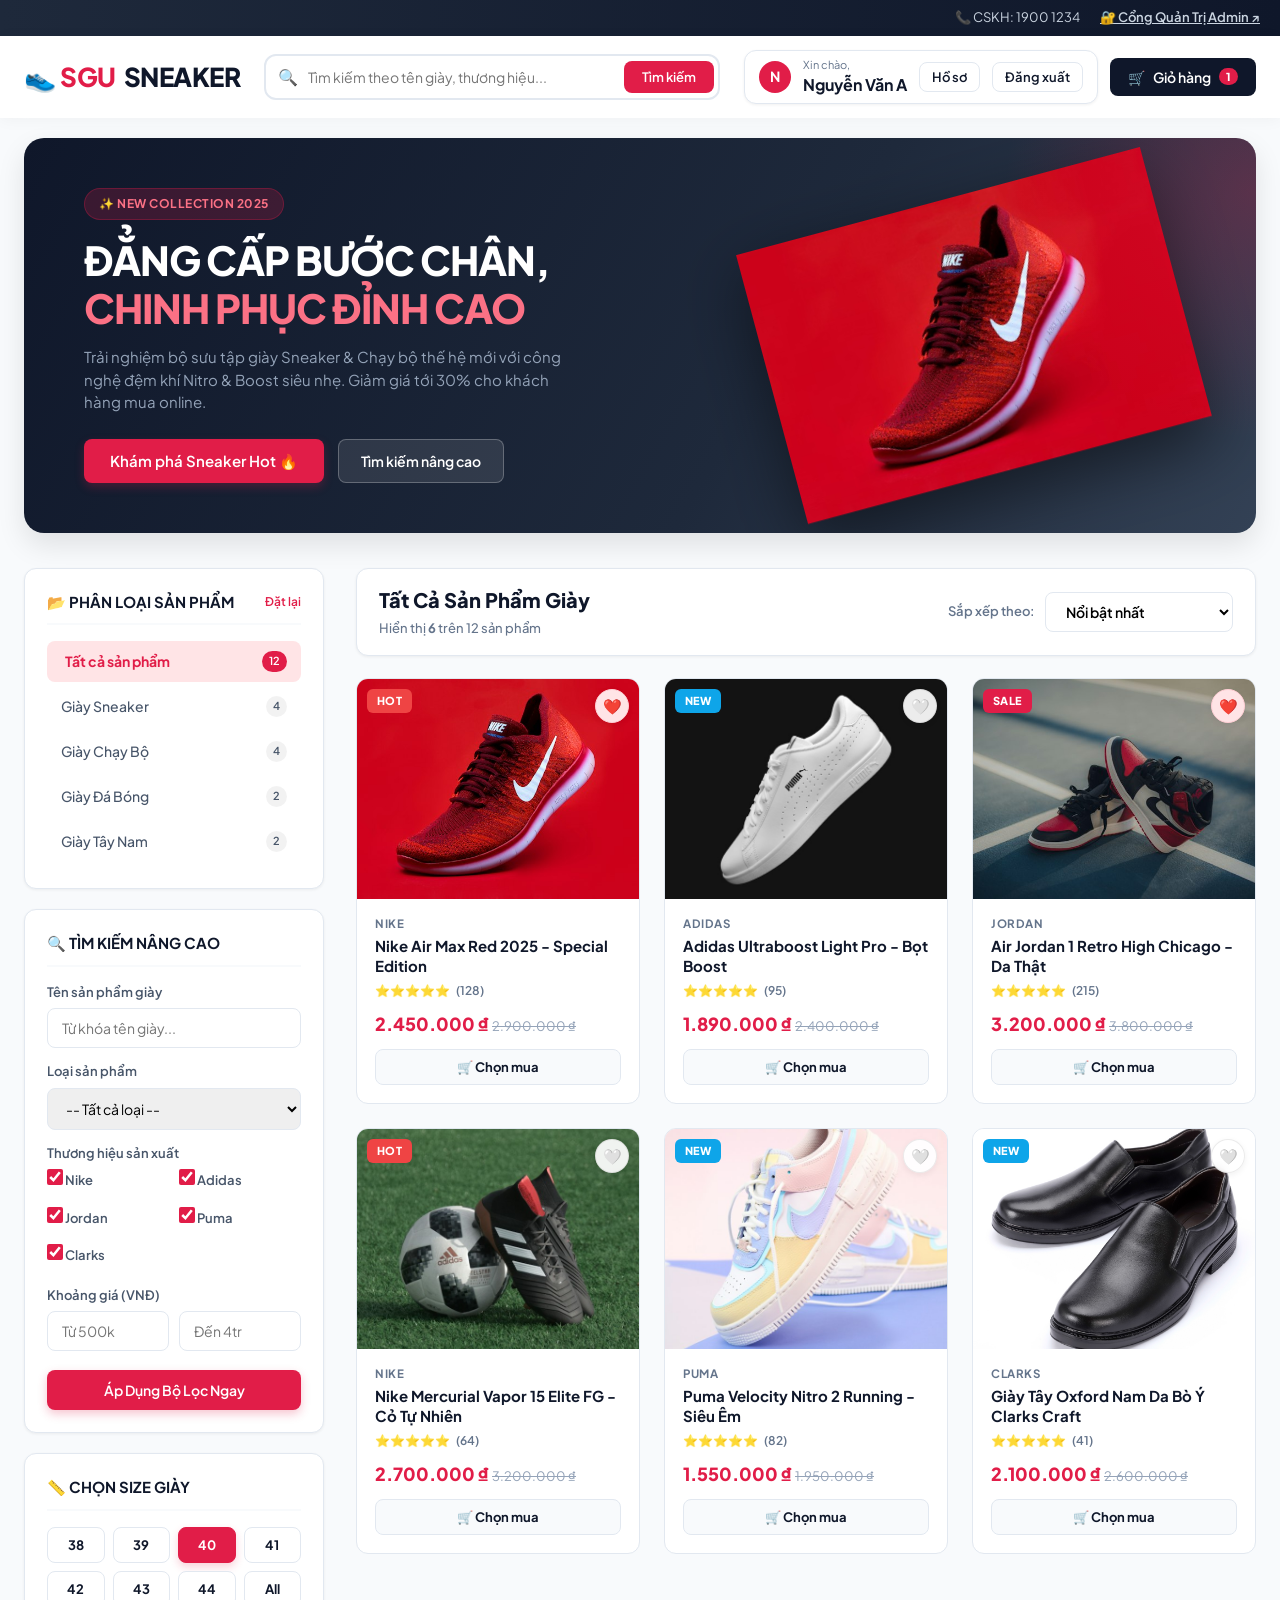
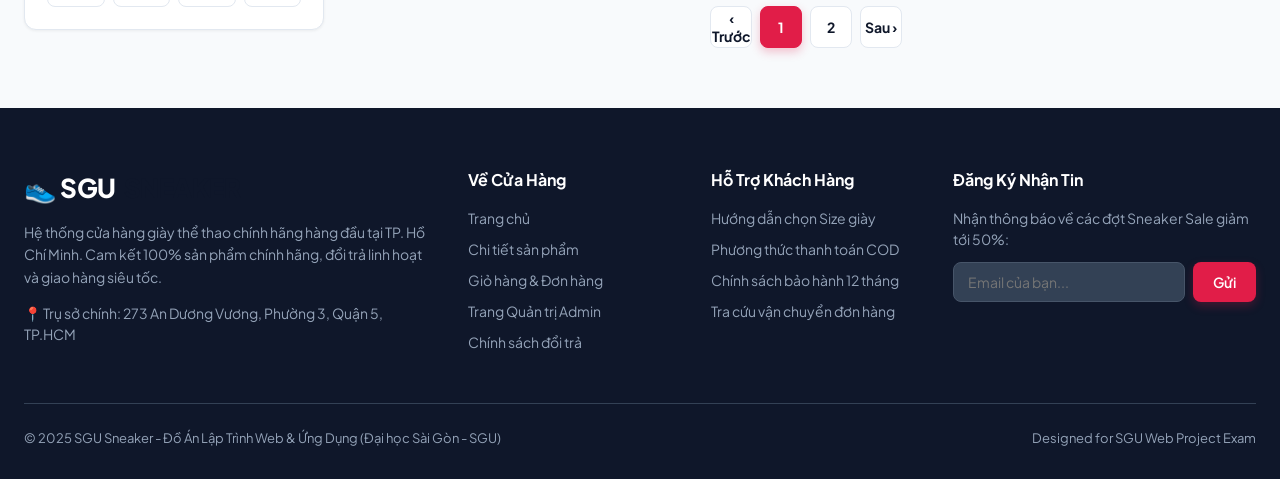
==== index.html @ 251d6e10 "feat: replace SGU Classic with Clarks & dynamic brand filter rendering" ====
<!DOCTYPE html>
<html lang="vi">
<head>
    <meta charset="UTF-8">
    <meta name="viewport" content="width=device-width, initial-scale=1.0">
    <title>SGU SNEAKER - Cửa Hàng Giày Thể Thao Chính Hãng</title>
    <!-- Google Fonts & Icon Fonts -->
    <link rel="preconnect" href="https://fonts.googleapis.com">
    <link rel="preconnect" href="https://fonts.gstatic.com" crossorigin>
    <link href="https://fonts.googleapis.com/css2?family=Plus+Jakarta+Sans:wght@400;500;600;700;800&display=swap" rel="stylesheet">
    <!-- STYLESHEETS DÙNG CHUNG & TRANG CHỦ -->
    <link rel="stylesheet" href="./assets/css/common.css">
    <link rel="stylesheet" href="./assets/css/index.css">
</head>
<body>

    <!-- TOAST NOTIFICATION CONTAINER -->
    <div id="toast-container"></div>

    <!-- PROMO TOPBAR -->
    <div class="promo-bar" style="justify-content: flex-end;">
        <div class="promo-bar-right">
            <span>📞 CSKH: 1900 1234</span>
            <a href="admin.html" style="color: #cbd5e1; font-weight:600;">🔐 Cổng Quản Trị Admin ↗</a>
        </div>
    </div>

    <!-- ================= HEADER ================= -->
    <header>
        <div class="header-container">
            <a href="index.html" class="logo">
                👟 SGU<span>SNEAKER</span>
            </a>

            <!-- TÌM KIẾM CƠ BẢN (Mục II.2) -->
            <div class="basic-search">
                <span class="search-icon-left">🔍</span>
                <input type="text" id="basic-search-input" placeholder="Tìm kiếm theo tên giày, thương hiệu..." autocomplete="off" onkeyup="if(event.key==='Enter') handleBasicSearch()">
                <button onclick="handleBasicSearch()">Tìm kiếm</button>
                <!-- AUTOCOMPLETE DROPDOWN -->
                <div class="search-autocomplete" id="search-autocomplete-box" style="display: none;"></div>
            </div>

            <!-- TÀI KHOẢN & GIỎ HÀNG (Mục II.1 & II.3) -->
            <div class="header-actions">
                <!-- Khi CHƯA đăng nhập -->
                <div id="user-guest" style="display: flex; gap: 10px;">
                    <button class="btn-outline" onclick="openModal('modal-login')">Đăng nhập</button>
                    <button class="btn-primary" onclick="openModal('modal-register')">Đăng ký</button>
                </div>

                <!-- Khi ĐÃ đăng nhập -->
                <div id="user-logged-in">
                    <div class="user-avatar" id="avatar-initial">A</div>
                    <div>
                        <div style="font-size: 11px; color: var(--gray);">Xin chào,</div>
                        <span class="user-name" id="display-username">Nguyễn Văn A</span>
                    </div>
                    <button class="btn-outline" style="padding: 6px 12px; font-size: 13px;" onclick="openModal('modal-profile')">Hồ sơ</button>
                    <button class="btn-outline" style="padding: 6px 12px; font-size: 13px;" onclick="handleLogout()">Đăng xuất</button>
                </div>

                <!-- NÚT GIỎ HÀNG -->
                <button class="cart-btn" onclick="goToCart()">
                    🛒 <span>Giỏ hàng</span>
                    <span class="cart-badge" id="cart-count">0</span>
                </button>
            </div>
        </div>
    </header>

    <!-- ================= HERO BANNER ================= -->
    <div class="hero-banner">
        <div class="hero-inner">
            <div>
                <span class="hero-tag">✨ New Collection 2025</span>
                <h1 class="hero-title">ĐẲNG CẤP BƯỚC CHÂN,<br><span>CHINH PHỤC ĐỈNH CAO</span></h1>
                <p class="hero-desc">
                    Trải nghiệm bộ sưu tập giày Sneaker & Chạy bộ thế hệ mới với công nghệ đệm khí Nitro & Boost siêu nhẹ. Giảm giá tới 30% cho khách hàng mua online.
                </p>
                <div class="hero-cta">
                    <button class="btn-primary" style="padding: 12px 26px; font-size: 15px;" onclick="filterByCategory('Giày Sneaker', document.querySelector('[data-cat=Sneaker]'))">
                        Khám phá Sneaker Hot 🔥
                    </button>
                    <button class="btn-outline" style="background: rgba(255,255,255,0.1); border-color: rgba(255,255,255,0.25); color: #fff; padding: 12px 22px;" onclick="document.getElementById('adv-name').focus()">
                        Tìm kiếm nâng cao
                    </button>
                </div>
            </div>
            <div class="hero-banner-shoe">
                <img src="./assets/images/hero-shoe.jpg" alt="Nike Hero Shoe">
            </div>
        </div>
    </div>

    <!-- ================= MAIN LAYOUT ================= -->
    <main class="main-container">
        <!-- CỘT TRÁI: BỘ LỌC ĐA NĂNG & TÌM KIẾM NÂNG CAO (Mục II.2) -->
        <aside class="sidebar">
            <!-- 1. PHÂN LOẠI DANH MỤC -->
            <div class="filter-card">
                <div class="filter-header">
                    <span class="filter-title">📂 PHÂN LOẠI SẢN PHẨM</span>
                    <button class="btn-reset-filters" onclick="resetAllFilters()">Đặt lại</button>
                </div>
                <ul class="category-list" id="category-menu">
                    <li class="category-item active" data-cat="Tất cả" onclick="filterByCategory('Tất cả', this)">
                        <span>Tất cả sản phẩm</span>
                        <span class="cat-badge" id="count-all">12</span>
                    </li>
                    <li class="category-item" data-cat="Sneaker" onclick="filterByCategory('Giày Sneaker', this)">
                        <span>Giày Sneaker</span>
                        <span class="cat-badge">4</span>
                    </li>
                    <li class="category-item" data-cat="Running" onclick="filterByCategory('Giày Chạy Bộ', this)">
                        <span>Giày Chạy Bộ</span>
                        <span class="cat-badge">4</span>
                    </li>
                    <li class="category-item" data-cat="Football" onclick="filterByCategory('Giày Đá Bóng', this)">
                        <span>Giày Đá Bóng</span>
                        <span class="cat-badge">2</span>
                    </li>
                    <li class="category-item" data-cat="Classic" onclick="filterByCategory('Giày Tây Nam', this)">
                        <span>Giày Tây Da Bò</span>
                        <span class="cat-badge">2</span>
                    </li>
                </ul>
            </div>

            <!-- 2. TÌM KIẾM NÂNG CAO KẾT HỢP NHIỀU TIÊU CHÍ (Mục II.2) -->
            <div class="filter-card">
                <div class="filter-header">
                    <span class="filter-title">🔍 TÌM KIẾM NÂNG CAO</span>
                </div>
                <div class="form-group">
                    <label>Tên sản phẩm giày</label>
                    <input type="text" id="adv-name" class="form-control" placeholder="Từ khóa tên giày...">
                </div>
                <div class="form-group">
                    <label>Loại sản phẩm</label>
                    <select id="adv-category" class="form-control">
                        <option value="Tất cả">-- Tất cả loại --</option>
                        <option value="Giày Sneaker">Giày Sneaker</option>
                        <option value="Giày Chạy Bộ">Giày Chạy Bộ</option>
                        <option value="Giày Đá Bóng">Giày Đá Bóng</option>
                        <option value="Giày Tây Nam">Giày Tây Nam</option>
                    </select>
                </div>
                <div class="form-group">
                    <label>Thương hiệu sản xuất</label>
                    <div class="brand-list" id="brand-filter-list">
                        <label class="brand-label"><input type="checkbox" name="brand" value="Nike" checked onchange="applyFilters()"> Nike</label>
                        <label class="brand-label"><input type="checkbox" name="brand" value="Adidas" checked onchange="applyFilters()"> Adidas</label>
                        <label class="brand-label"><input type="checkbox" name="brand" value="Jordan" checked onchange="applyFilters()"> Jordan</label>
                        <label class="brand-label"><input type="checkbox" name="brand" value="Puma" checked onchange="applyFilters()"> Puma</label>
                        <label class="brand-label"><input type="checkbox" name="brand" value="Clarks" checked onchange="applyFilters()"> Clarks</label>
                    </div>
                </div>
                <div class="form-group">
                    <label>Khoảng giá (VNĐ)</label>
                    <div class="price-range-inputs">
                        <input type="number" id="adv-min-price" class="form-control" placeholder="Từ 500k">
                        <input type="number" id="adv-max-price" class="form-control" placeholder="Đến 4tr">
                    </div>
                </div>
                <button class="btn-primary" style="width: 100%; padding: 11px; margin-top: 5px;" onclick="applyFilters()">
                    Áp Dụng Bộ Lọc Ngay
                </button>
            </div>

            <!-- 3. LỌC THEO KÍCH CỠ (SIZE GIÀY) -->
            <div class="filter-card">
                <div class="filter-header">
                    <span class="filter-title">📏 CHỌN SIZE GIÀY</span>
                </div>
                <div class="size-grid">
                    <button class="size-chip" onclick="toggleSizeFilter(this, 38)">38</button>
                    <button class="size-chip" onclick="toggleSizeFilter(this, 39)">39</button>
                    <button class="size-chip selected" onclick="toggleSizeFilter(this, 40)">40</button>
                    <button class="size-chip" onclick="toggleSizeFilter(this, 41)">41</button>
                    <button class="size-chip" onclick="toggleSizeFilter(this, 42)">42</button>
                    <button class="size-chip" onclick="toggleSizeFilter(this, 43)">43</button>
                    <button class="size-chip" onclick="toggleSizeFilter(this, 44)">44</button>
                    <button class="size-chip" onclick="toggleSizeFilter(this, 'ALL')">All</button>
                </div>
            </div>
        </aside>

        <!-- CỘT PHẢI: LƯỚI SẢN PHẨM & THANH SẮP XẾP & PHÂN TRANG -->
        <section class="products-view">
            <!-- THANH ĐIỀU KHIỂN & SẮP XẾP -->
            <div class="control-bar">
                <div class="view-title">
                    <h2 id="current-view-title">Tất Cả Sản Phẩm Giày</h2>
                    <span id="product-count-label">Hiển thị <strong id="visible-count">6</strong> trên 12 sản phẩm</span>
                </div>
                <div style="display: flex; align-items: center; gap: 10px;">
                    <label style="font-size: 13px; font-weight: 600; color: var(--gray);">Sắp xếp theo:</label>
                    <select class="sort-select" id="sort-order" onchange="handleSortChange()">
                        <option value="featured">Nổi bật nhất</option>
                        <option value="price-asc">Giá: Thấp đến Cao ↑</option>
                        <option value="price-desc">Giá: Cao đến Thấp ↓</option>
                        <option value="rating">Đánh giá cao nhất ⭐</option>
                        <option value="name-asc">Tên: A đến Z</option>
                    </select>
                </div>
            </div>

            <!-- LƯỚI HIỂN THỊ SẢN PHẨM (DỮ LIỆU ĐỘNG QUA JS) -->
            <div class="product-grid" id="product-grid">
                <!-- Javascript sẽ tự render danh sách sản phẩm đẹp mắt tại đây -->
            </div>

            <!-- PHÂN TRANG (Mục II.2 - Có phân trang) -->
            <div class="pagination-container" id="pagination-box">
                <!-- Render bằng JS dựa trên số lượng sản phẩm -->
            </div>
        </section>
    </main>

    <!-- ================= MODAL 1: ĐĂNG NHẬP KHÁCH HÀNG (Mục II.1) ================= -->
    <div class="modal-overlay" id="modal-login">
        <div class="modal-box">
            <button class="close-modal" onclick="closeModal('modal-login')">✕</button>
            <h2 style="font-size: 22px; font-weight: 800; margin-bottom: 6px;">Đăng Nhập Khách Hàng</h2>
            <p style="font-size: 13px; color: var(--gray); margin-bottom: 20px;">Vui lòng đăng nhập để sử dụng đầy đủ chức năng giỏ hàng & thanh toán.</p>

            <div class="form-group">
                <label>Email hoặc Tên đăng nhập</label>
                <input type="text" id="login-username" class="form-control" value="nguyenvana@gmail.com">
            </div>
            <div class="form-group">
                <label>Mật khẩu</label>
                <input type="password" id="login-password" class="form-control" value="123456">
            </div>
            <button class="btn-primary" style="width: 100%; padding: 12px; font-size: 15px; margin-top: 8px;" onclick="handleLogin()">
                Đăng Nhập Tài Khoản →
            </button>
            <div style="text-align: center; margin-top: 18px; font-size: 13px; color: var(--gray);">
                Chưa có tài khoản? <a href="javascript:void(0)" style="color: var(--primary); font-weight: 700;" onclick="closeModal('modal-login'); openModal('modal-register')">Đăng ký ngay tại đây</a>
            </div>
        </div>
    </div>

    <!-- ================= MODAL 3: ĐĂNG KÝ TÀI KHOẢN (Mục II.1) ================= -->
    <div class="modal-overlay" id="modal-register">
        <div class="modal-box">
            <button class="close-modal" onclick="closeModal('modal-register')">✕</button>
            <h2 style="font-size: 22px; font-weight: 800; margin-bottom: 6px;">Đăng Ký Tài Khoản Mới</h2>
            <p style="font-size: 13px; color: var(--gray); margin-bottom: 20px;">Tạo tài khoản thành viên để nhận voucher giảm giá 20%.</p>

            <div class="form-group">
                <label>Họ và tên đầy đủ *</label>
                <input type="text" id="reg-fullname" class="form-control" placeholder="Nhập họ và tên...">
            </div>
            <div class="form-group">
                <label>Số điện thoại liên hệ *</label>
                <input type="tel" id="reg-phone" class="form-control" placeholder="Nhập số điện thoại...">
            </div>
            <div class="form-group">
                <label>Địa chỉ nhận hàng mặc định *</label>
                <input type="text" id="reg-address" class="form-control" placeholder="Nhập địa chỉ nhận hàng...">
            </div>
            <div class="form-group">
                <label>Mật khẩu đăng nhập *</label>
                <input type="password" id="reg-password" class="form-control" placeholder="Nhập mật khẩu...">
            </div>
            <button class="btn-primary" style="width: 100%; padding: 12px; font-size: 15px; margin-top: 8px;" onclick="handleRegister()">
                Hoàn Tất Đăng Ký →
            </button>
        </div>
    </div>

    <!-- ================= MODAL 4: HỒ SƠ CÁ NHÂN (Mục II.1) ================= -->
    <div class="modal-overlay" id="modal-profile">
        <div class="modal-box">
            <button class="close-modal" onclick="closeModal('modal-profile')">✕</button>
            <h2 style="font-size: 22px; font-weight: 800; margin-bottom: 6px;">Hồ Sơ Tài Khoản</h2>
            <p style="font-size: 13px; color: var(--gray); margin-bottom: 20px;">Quản lý và cập nhật thông tin cá nhân của bạn.</p>

            <div class="form-group">
                <label>Họ và tên</label>
                <input type="text" id="prof-name" class="form-control" value="Nguyễn Văn A">
            </div>
            <div class="form-group">
                <label>Email liên hệ</label>
                <input type="email" id="prof-email" class="form-control" value="nguyenvana@gmail.com">
            </div>
            <div class="form-group">
                <label>Số điện thoại</label>
                <input type="tel" id="prof-phone" class="form-control" value="0909123456">
            </div>
            <div class="form-group">
                <label>Địa chỉ nhận hàng (Mặc định khi đặt hàng)</label>
                <input type="text" id="prof-address" class="form-control" value="273 An Dương Vương, Phường 3, Quận 5, TP.HCM">
            </div>
            <button class="btn-primary" style="width: 100%; padding: 12px; font-size: 15px;" onclick="handleUpdateProfile()">
                Lưu Thay Đổi Thông Tin
            </button>
        </div>
    </div>

    <!-- ================= MODAL 5: CHỌN NHANH SIZE GIÀY ================= -->
    <div class="modal-overlay" id="modal-quick-size">
        <div class="modal-box" style="max-width: 440px;">
            <button class="close-modal" onclick="closeModal('modal-quick-size')">✕</button>
            <div class="quick-modal-header" style="display: flex; gap: 14px; align-items: center; margin-bottom: 16px; border-bottom: 1px solid var(--border); padding-bottom: 14px;">
                <img id="quick-modal-img" src="" alt="Shoe Preview" style="width: 72px; height: 72px; object-fit: cover; border-radius: 8px; border: 1px solid var(--border); flex-shrink: 0;">
                <div style="flex: 1; min-width: 0;">
                    <div id="quick-modal-brand" style="font-size: 11px; font-weight: 700; color: var(--gray); text-transform: uppercase;">NIKE</div>
                    <h3 id="quick-modal-title" style="font-size: 15px; font-weight: 800; line-height: 1.3; margin: 2px 0 6px; white-space: nowrap; overflow: hidden; text-overflow: ellipsis;">Tên giày</h3>
                    <div id="quick-modal-price" style="font-size: 16px; font-weight: 800; color: var(--primary);">0 ₫</div>
                </div>
            </div>

            <div style="margin-bottom: 16px;">
                <div style="display: flex; justify-content: space-between; align-items: center; margin-bottom: 8px;">
                    <label style="font-size: 13px; font-weight: 700; color: var(--secondary);">Chọn kích cỡ giày (EU):</label>
                    <span id="quick-modal-stock-tag" class="size-stock-badge in-stock">Còn hàng</span>
                </div>
                <div id="quick-modal-sizes" class="size-chips-grid"></div>
            </div>

            <div id="quick-modal-stock-desc" style="font-size: 12.5px; margin-bottom: 18px; color: var(--gray); background: #f8fafc; padding: 8px 12px; border-radius: 6px; border: 1px solid var(--border);">
                ℹ️ Chọn size để kiểm tra số lượng tồn kho sẵn có.
            </div>

            <div style="display: flex; gap: 10px;">
                <button class="btn-outline" style="flex: 1; padding: 11px; font-size: 14px;" onclick="closeModal('modal-quick-size')">Hủy</button>
                <button class="btn-primary" style="flex: 2; padding: 11px; font-size: 14px;" id="quick-modal-btn-confirm" onclick="confirmQuickAddToCart()">
                    🛒 Thêm Vào Giỏ
                </button>
            </div>
        </div>
    </div>

    <!-- ================= FOOTER ================= -->
    <footer>
        <div class="footer-grid">
            <div class="footer-col">
                <div class="logo" style="margin-bottom: 14px; color: #fff;">
                    👟 SGU<span>SNEAKER</span>
                </div>
                <p style="line-height: 1.6; margin-bottom: 15px;">
                    Hệ thống cửa hàng giày thể thao chính hãng hàng đầu tại TP. Hồ Chí Minh. Cam kết 100% sản phẩm chính hãng, đổi trả linh hoạt và giao hàng siêu tốc.
                </p>
                <p>📍 Trụ sở chính: 273 An Dương Vương, Phường 3, Quận 5, TP.HCM</p>
            </div>
            <div class="footer-col">
                <h4>Về Cửa Hàng</h4>
                <ul>
                    <li><a href="index.html">Trang chủ</a></li>
                    <li><a href="product-detail.html?id=SP001">Chi tiết sản phẩm</a></li>
                    <li><a href="cart.html">Giỏ hàng & Đơn hàng</a></li>
                    <li><a href="admin.html">Trang Quản trị Admin</a></li>
                    <li><a href="#">Chính sách đổi trả</a></li>
                </ul>
            </div>
            <div class="footer-col">
                <h4>Hỗ Trợ Khách Hàng</h4>
                <ul>
                    <li><a href="#">Hướng dẫn chọn Size giày</a></li>
                    <li><a href="#">Phương thức thanh toán COD</a></li>
                    <li><a href="#">Chính sách bảo hành 12 tháng</a></li>
                    <li><a href="#">Tra cứu vận chuyển đơn hàng</a></li>
                </ul>
            </div>
            <div class="footer-col">
                <h4>Đăng Ký Nhận Tin</h4>
                <p style="margin-bottom: 12px;">Nhận thông báo về các đợt Sneaker Sale giảm tới 50%:</p>
                <div style="display: flex; gap: 8px;">
                    <input type="email" class="form-control" placeholder="Email của bạn..." style="background: #334155; border-color: #475569; color: #fff;">
                    <button class="btn-primary" onclick="showToast('Cảm ơn bạn đã đăng ký nhận tin khuyến mãi!', 'success')">Gửi</button>
                </div>
            </div>
        </div>
        <div class="footer-bottom">
            <div>© 2025 SGU Sneaker - Đồ Án Lập Trình Web & Ứng Dụng (Đại học Sài Gòn - SGU)</div>
            <div>Designed for SGU Web Project Exam</div>
        </div>
    </footer>

    <!-- ================= JAVASCRIPT XỬ LÝ TOÀN BỘ LOGIC ================= -->
    <script src="./assets/js/init-data.js"></script>
    <script src="./assets/js/index.js"></script>
</body>
</html>
---- assets/css/common.css ----
/* ==========================================================================
   SGU SNEAKER - STYLESHEET DÙNG CHUNG (COMMON DESIGN SYSTEM)
   Học phần: Lập trình Web và Ứng dụng - Đại học Sài Gòn (SGU)
   ========================================================================== */

@import url('https://fonts.googleapis.com/css2?family=Plus+Jakarta+Sans:wght@400;500;600;700;800&display=swap');

:root {
    --primary: #e11d48;
    --primary-hover: #be123c;
    --primary-light: #ffe4e6;
    --secondary: #0f172a;
    --secondary-surface: #1e293b;
    --accent: #f59e0b;
    --success: #10b981;
    --info: #0284c7;
    --danger: #ef4444;
    --warning: #f59e0b;
    --light: #f8fafc;
    --card-bg: #ffffff;
    --gray: #64748b;
    --gray-light: #f1f5f9;
    --border: #e2e8f0;
    --shadow-sm: 0 1px 3px rgba(0,0,0,0.06);
    --shadow-md: 0 4px 12px rgba(0,0,0,0.06);
    --shadow-lg: 0 12px 28px rgba(0,0,0,0.1);
    --radius-sm: 8px;
    --radius-md: 12px;
    --radius-lg: 20px;
    --transition: all 0.25s cubic-bezier(0.4, 0, 0.2, 1);
}

/* RESET & BASE */
* {
    box-sizing: border-box;
    margin: 0;
    padding: 0;
    font-family: 'Plus Jakarta Sans', -apple-system, BlinkMacSystemFont, 'Segoe UI', Roboto, sans-serif;
}

body {
    background-color: var(--light);
    color: var(--secondary);
    line-height: 1.5;
    overflow-x: hidden;
}

a {
    text-decoration: none;
    color: inherit;
}

button {
    cursor: pointer;
    border: none;
    outline: none;
    transition: var(--transition);
    font-family: inherit;
}

input, select, textarea {
    font-family: inherit;
}

/* TOP PROMO BAR */
.promo-bar {
    background: linear-gradient(90deg, #1e293b 0%, #0f172a 100%);
    color: #cbd5e1;
    padding: 8px 20px;
    font-size: 13px;
    display: flex;
    justify-content: space-between;
    align-items: center;
}
.promo-bar a { color: #f43f5e; font-weight: 600; text-decoration: underline; }
.promo-bar-right { display: flex; gap: 20px; align-items: center; }

/* HEADER */
header {
    background: rgba(255, 255, 255, 0.95);
    backdrop-filter: blur(12px);
    box-shadow: 0 2px 15px rgba(0,0,0,0.04);
    position: sticky;
    top: 0;
    z-index: 100;
    transition: all 0.3s;
}

.header-container {
    max-width: 1280px;
    margin: 0 auto;
    padding: 14px 24px;
    display: flex;
    align-items: center;
    justify-content: space-between;
    gap: 24px;
}

.logo {
    display: flex;
    align-items: center;
    gap: 8px;
    font-size: 26px;
    font-weight: 800;
    color: var(--primary);
    letter-spacing: -0.5px;
}
.logo span { color: var(--secondary); font-weight: 800; }

.logo-badge {
    background: var(--primary-light);
    color: var(--primary);
    font-size: 11px;
    font-weight: 700;
    padding: 2px 8px;
    border-radius: 6px;
    text-transform: uppercase;
}

/* SEARCH BAR */
.basic-search {
    flex: 1;
    max-width: 520px;
    position: relative;
    display: flex;
    align-items: center;
}
.basic-search input {
    width: 100%;
    padding: 12px 105px 12px 42px;
    border: 2px solid var(--border);
    border-radius: var(--radius-md);
    font-size: 14px;
    outline: none;
    transition: 0.25s;
    background: #fff;
}
.basic-search input:focus {
    border-color: var(--primary);
    box-shadow: 0 0 0 4px rgba(225, 29, 72, 0.12);
}
.search-icon-left {
    position: absolute;
    left: 14px;
    font-size: 16px;
    color: var(--gray);
}
.basic-search button {
    position: absolute;
    right: 6px;
    background: var(--primary);
    color: #fff;
    padding: 8px 18px;
    border-radius: 8px;
    font-weight: 600;
    font-size: 13px;
}
.basic-search button:hover { background: var(--primary-hover); }

/* SEARCH AUTOCOMPLETE DROPDOWN */
.search-autocomplete {
    position: absolute;
    top: calc(100% + 6px);
    left: 0;
    right: 0;
    background: #fff;
    border-radius: var(--radius-md);
    border: 1px solid var(--border);
    box-shadow: 0 12px 28px rgba(0,0,0,0.12);
    z-index: 1000;
    max-height: 380px;
    overflow-y: auto;
    padding: 6px 0;
}
.autocomplete-item {
    display: flex;
    align-items: center;
    gap: 12px;
    padding: 10px 14px;
    cursor: pointer;
    transition: background 0.15s ease;
    border-bottom: 1px solid #f1f5f9;
}
.autocomplete-item:last-child {
    border-bottom: none;
}
.autocomplete-item:hover {
    background: #f8fafc;
}
.autocomplete-thumb {
    width: 44px;
    height: 44px;
    border-radius: 6px;
    object-fit: cover;
    border: 1px solid var(--border);
    flex-shrink: 0;
}
.autocomplete-info {
    flex: 1;
    min-width: 0;
}
.autocomplete-title {
    font-size: 13.5px;
    font-weight: 700;
    color: var(--secondary);
    white-space: nowrap;
    overflow: hidden;
    text-overflow: ellipsis;
}
.autocomplete-meta {
    display: flex;
    align-items: center;
    justify-content: space-between;
    margin-top: 3px;
    font-size: 12px;
}
.autocomplete-brand {
    color: var(--gray);
    font-weight: 600;
}
.autocomplete-price {
    color: var(--primary);
    font-weight: 800;
}
.autocomplete-empty {
    padding: 18px;
    text-align: center;
    color: var(--gray);
    font-size: 13px;
}

/* HEADER ACTIONS */
.header-actions {
    display: flex;
    align-items: center;
    gap: 12px;
}

#user-logged-in {
    display: none;
    align-items: center;
    gap: 12px;
    background: #fff;
    border: 1px solid var(--border);
    padding: 6px 14px;
    border-radius: var(--radius-md);
    box-shadow: var(--shadow-sm);
}

.user-avatar {
    width: 32px;
    height: 32px;
    background: var(--primary);
    color: #fff;
    border-radius: 50%;
    display: flex;
    align-items: center;
    justify-content: center;
    font-weight: 700;
    font-size: 14px;
}
.user-name { font-weight: 700; color: var(--secondary); }

/* CART BUTTON */
.cart-btn {
    position: relative;
    background: var(--secondary);
    color: #fff;
    padding: 10px 18px;
    border-radius: var(--radius-sm);
    display: flex;
    align-items: center;
    gap: 8px;
    font-weight: 600;
    font-size: 14px;
    transition: 0.2s;
}
.cart-btn:hover { background: #334155; transform: translateY(-1px); }

.cart-badge {
    background: var(--primary);
    color: #fff;
    font-size: 11px;
    font-weight: 800;
    padding: 2px 7px;
    border-radius: 20px;
}

/* BUTTONS */
.btn-primary {
    padding: 10px 20px;
    background: var(--primary);
    color: #fff;
    border-radius: var(--radius-sm);
    font-weight: 600;
    font-size: 14px;
    box-shadow: 0 4px 10px rgba(225, 29, 72, 0.25);
    display: inline-flex;
    align-items: center;
    justify-content: center;
}
.btn-primary:hover {
    background: var(--primary-hover);
    transform: translateY(-1px);
}

.btn-outline {
    padding: 9px 18px;
    border: 1.5px solid var(--border);
    background: #fff;
    color: var(--secondary);
    border-radius: var(--radius-sm);
    font-weight: 600;
    font-size: 14px;
    display: inline-flex;
    align-items: center;
    justify-content: center;
}
.btn-outline:hover {
    border-color: var(--secondary);
    background: var(--gray-light);
}

/* FORM CONTROLS */
.form-group { margin-bottom: 14px; }
.form-group label {
    display: block;
    font-size: 13px;
    font-weight: 600;
    margin-bottom: 6px;
    color: #475569;
}
.form-control {
    width: 100%;
    padding: 10px 14px;
    border: 1px solid var(--border);
    border-radius: var(--radius-sm);
    font-size: 14px;
    transition: 0.2s;
}
.form-control:focus {
    border-color: var(--primary);
    outline: none;
    box-shadow: 0 0 0 3px rgba(225, 29, 72, 0.1);
}
.form-row {
    display: grid;
    grid-template-columns: 1fr 1fr;
    gap: 12px;
}

/* STATUS BADGES */
.status-badge {
    padding: 4px 10px;
    border-radius: 20px;
    font-size: 12px;
    font-weight: 700;
    display: inline-block;
}
.status-new { background: #dbeafe; color: #1e40af; }
.status-pending { background: #fef3c7; color: #b45309; }
.status-done { background: #dcfce7; color: #166534; }
.status-cancel { background: #fee2e2; color: #991b1b; }

.badge {
    padding: 4px 10px;
    border-radius: 6px;
    font-size: 12px;
    font-weight: 700;
}
.badge-active { background: #dcfce7; color: #15803d; }
.badge-locked { background: #fee2e2; color: #b91c1c; }
.badge-pending { background: #fef3c7; color: #b45309; }
.badge-done { background: #dbeafe; color: #1d4ed8; }

/* MODAL WINDOWS */
.modal-overlay {
    position: fixed;
    top: 0; left: 0; right: 0; bottom: 0;
    background: rgba(15, 23, 42, 0.65);
    backdrop-filter: blur(4px);
    display: none;
    align-items: center;
    justify-content: center;
    z-index: 1000;
    padding: 20px;
    animation: fadeIn 0.2s ease-out;
}
@keyframes fadeIn { from { opacity: 0; } to { opacity: 1; } }

.modal-box {
    background: #fff;
    border-radius: var(--radius-lg);
    width: 100%;
    max-width: 500px;
    padding: 32px;
    position: relative;
    max-height: 90vh;
    overflow-y: auto;
    box-shadow: 0 25px 50px -12px rgba(0,0,0,0.25);
    animation: modalPop 0.25s cubic-bezier(0.34, 1.56, 0.64, 1);
}
@keyframes modalPop { from { transform: scale(0.95); opacity: 0; } to { transform: scale(1); opacity: 1; } }
.modal-box.large { max-width: 860px; padding: 36px; }

.close-modal {
    position: absolute;
    top: 20px; right: 20px;
    width: 34px;
    height: 34px;
    border-radius: 50%;
    background: var(--gray-light);
    font-size: 18px;
    color: var(--gray);
    display: flex;
    align-items: center;
    justify-content: center;
    transition: 0.2s;
}
.close-modal:hover { background: #fee2e2; color: var(--primary); }

/* TOAST NOTIFICATIONS */
#toast-container {
    position: fixed;
    top: 24px;
    right: 24px;
    z-index: 9999;
    display: flex;
    flex-direction: column;
    gap: 10px;
    pointer-events: none;
}
.toast {
    pointer-events: auto;
    min-width: 320px;
    max-width: 420px;
    padding: 16px 20px;
    border-radius: var(--radius-md);
    background: #fff;
    color: var(--secondary);
    box-shadow: 0 10px 30px rgba(0,0,0,0.15);
    display: flex;
    align-items: center;
    gap: 14px;
    border-left: 5px solid var(--primary);
    animation: slideIn 0.3s cubic-bezier(0.34, 1.56, 0.64, 1) forwards;
    font-size: 14px;
    font-weight: 600;
}
.toast.success { border-left-color: var(--success); }
.toast.warning { border-left-color: var(--accent); }
.toast.danger, .toast.error { border-left-color: var(--primary); }
@keyframes slideIn { from { transform: translateX(100%); opacity: 0; } to { transform: translateX(0); opacity: 1; } }

/* FOOTER */
footer {
    background: var(--secondary);
    color: #94a3b8;
    padding: 60px 24px 30px;
    margin-top: 60px;
    font-size: 14px;
}
.footer-grid, .footer-container {
    max-width: 1280px;
    margin: 0 auto 40px;
    display: grid;
    grid-template-columns: 2fr 1fr 1fr 1.5fr;
    gap: 40px;
}
.footer-col h4, footer h4 {
    color: #fff;
    font-size: 16px;
    margin-bottom: 16px;
    font-weight: 700;
}
.footer-col ul, footer ul { list-style: none; }
.footer-col ul li, footer ul li { margin-bottom: 10px; }
.footer-col ul li a:hover, footer ul li a:hover { color: #fff; }
.footer-bottom {
    max-width: 1280px;
    margin: 0 auto;
    padding-top: 25px;
    border-top: 1px solid #334155;
    display: flex;
    justify-content: space-between;
    align-items: center;
    font-size: 13px;
}
---- assets/css/index.css ----
/* ==========================================================================
   SGU SNEAKER - TRANG CHỦ & TÌM KIẾM (INDEX PAGE STYLES)
   Thành viên 1 - Barem II.1 & II.2
   ========================================================================== */

/* HERO CAROUSEL / BANNER */
.hero-banner {
    max-width: 1280px;
    margin: 20px auto 0;
    padding: 0 24px;
}
.hero-inner {
    background: linear-gradient(120deg, #0f172a 0%, #1e293b 60%, #334155 100%);
    border-radius: var(--radius-lg);
    padding: 50px 60px;
    color: #fff;
    position: relative;
    overflow: hidden;
    display: grid;
    grid-template-columns: 1.2fr 0.8fr;
    align-items: center;
    box-shadow: var(--shadow-lg);
}
.hero-inner::after {
    content: '';
    position: absolute;
    top: -50%;
    right: -20%;
    width: 500px;
    height: 500px;
    background: radial-gradient(circle, rgba(225, 29, 72, 0.25) 0%, transparent 70%);
    pointer-events: none;
}
.hero-tag {
    display: inline-block;
    background: rgba(225, 29, 72, 0.2);
    color: #fb7185;
    padding: 6px 14px;
    border-radius: 20px;
    font-size: 12px;
    font-weight: 700;
    letter-spacing: 0.5px;
    text-transform: uppercase;
    margin-bottom: 16px;
    border: 1px solid rgba(225, 29, 72, 0.3);
}
.hero-title {
    font-size: 40px;
    font-weight: 800;
    line-height: 1.2;
    margin-bottom: 14px;
    letter-spacing: -1px;
}
.hero-title span { color: #fb7185; }
.hero-desc {
    color: #94a3b8;
    font-size: 15px;
    margin-bottom: 25px;
    max-width: 480px;
}
.hero-cta { display: flex; gap: 14px; }
.hero-banner-shoe {
    position: relative;
    display: flex;
    justify-content: center;
    align-items: center;
}
.hero-banner-shoe img {
    width: 100%;
    max-width: 380px;
    transform: rotate(-15deg) scale(1.1);
    filter: drop-shadow(0 20px 30px rgba(0,0,0,0.5));
    transition: transform 0.5s cubic-bezier(0.34, 1.56, 0.64, 1);
}
.hero-inner:hover .hero-banner-shoe img {
    transform: rotate(-10deg) scale(1.15) translateY(-8px);
}

/* MAIN LAYOUT */
.main-container {
    max-width: 1280px;
    margin: 35px auto 60px;
    padding: 0 24px;
    display: grid;
    grid-template-columns: 300px 1fr;
    gap: 32px;
}

/* SIDEBAR FILTERS */
.sidebar {
    display: flex;
    flex-direction: column;
    gap: 20px;
}
.filter-card {
    background: #fff;
    padding: 22px;
    border-radius: var(--radius-md);
    border: 1px solid var(--border);
    box-shadow: var(--shadow-sm);
}
.filter-header {
    display: flex;
    justify-content: space-between;
    align-items: center;
    margin-bottom: 16px;
    padding-bottom: 10px;
    border-bottom: 2px solid var(--light);
}
.filter-title {
    font-size: 15px;
    font-weight: 700;
    color: var(--secondary);
    display: flex;
    align-items: center;
    gap: 8px;
}
.btn-reset-filters {
    font-size: 12px;
    color: var(--primary);
    background: none;
    font-weight: 600;
}
.btn-reset-filters:hover { text-decoration: underline; }

/* CATEGORY LIST */
.category-list { list-style: none; }
.category-item {
    padding: 10px 14px;
    border-radius: var(--radius-sm);
    cursor: pointer;
    font-weight: 500;
    font-size: 14px;
    display: flex;
    justify-content: space-between;
    align-items: center;
    margin-bottom: 4px;
    transition: 0.2s;
    color: #475569;
}
.category-item:hover {
    background: var(--gray-light);
    color: var(--secondary);
    padding-left: 18px;
}
.category-item.active {
    background: var(--primary-light);
    color: var(--primary);
    font-weight: 700;
    padding-left: 18px;
}
.cat-badge {
    background: rgba(0,0,0,0.05);
    font-size: 11px;
    padding: 2px 7px;
    border-radius: 12px;
    font-weight: 600;
}
.category-item.active .cat-badge {
    background: var(--primary);
    color: #fff;
}

/* BRAND CHECKBOXES */
.brand-list {
    display: grid;
    grid-template-columns: 1fr 1fr;
    gap: 10px;
}
.brand-label {
    display: flex;
    align-items: center;
    gap: 8px;
    font-size: 13px;
    font-weight: 500;
    cursor: pointer;
    color: #334155;
}
.brand-label input { accent-color: var(--primary); width: 16px; height: 16px; cursor: pointer; }

/* SIZE PILLS */
.size-grid {
    display: grid;
    grid-template-columns: repeat(4, 1fr);
    gap: 8px;
}
.size-chip {
    padding: 9px 0;
    text-align: center;
    border: 1.5px solid var(--border);
    border-radius: 8px;
    background: #fff;
    font-size: 13px;
    font-weight: 700;
    color: var(--secondary);
    transition: 0.2s;
}
.size-chip:hover { border-color: var(--primary); }
.size-chip.selected {
    background: var(--primary);
    color: #fff;
    border-color: var(--primary);
    box-shadow: 0 4px 8px rgba(225, 29, 72, 0.2);
}

.price-range-inputs {
    display: grid;
    grid-template-columns: 1fr 1fr;
    gap: 10px;
}

/* PRODUCTS SECTION */
.products-view {
    display: flex;
    flex-direction: column;
    gap: 22px;
}
.control-bar {
    background: #fff;
    padding: 16px 22px;
    border-radius: var(--radius-md);
    border: 1px solid var(--border);
    display: flex;
    justify-content: space-between;
    align-items: center;
    box-shadow: var(--shadow-sm);
    flex-wrap: wrap;
    gap: 12px;
}
.view-title h2 { font-size: 20px; font-weight: 800; color: var(--secondary); }
.view-title span { font-size: 13px; color: var(--gray); font-weight: 500; }
.sort-select {
    padding: 9px 16px;
    border: 1px solid var(--border);
    border-radius: var(--radius-sm);
    font-size: 14px;
    font-weight: 600;
    background: #fff;
    outline: none;
    cursor: pointer;
}

/* PRODUCT GRID */
.product-grid {
    display: grid;
    grid-template-columns: repeat(3, 1fr);
    gap: 24px;
}
.product-card {
    background: #fff;
    border-radius: var(--radius-md);
    border: 1px solid var(--border);
    overflow: hidden;
    display: flex;
    flex-direction: column;
    transition: all 0.3s cubic-bezier(0.4, 0, 0.2, 1);
    position: relative;
    cursor: pointer;
}
.product-card:hover {
    transform: translateY(-6px);
    box-shadow: 0 16px 30px rgba(0,0,0,0.08);
    border-color: #cbd5e1;
}

/* IMAGE WRAPPER (FIXED HEIGHT 220PX & STRICT OBJECT-FIT) */
.product-img-box, .card-img-wrap {
    position: relative;
    width: 100%;
    height: 220px;
    background: #f8fafc;
    display: flex;
    align-items: center;
    justify-content: center;
    overflow: hidden;
}
.product-img-box img, .card-img-wrap img {
    width: 100%;
    height: 100%;
    object-fit: cover;
    display: block;
    transition: transform 0.4s ease;
}
.product-card:hover .product-img-box img,
.product-card:hover .card-img-wrap img {
    transform: scale(1.08);
}

/* BADGE TAGS */
.badge-tags, .card-tag {
    position: absolute;
    top: 10px;
    left: 10px;
    padding: 4px 10px;
    border-radius: 6px;
    font-size: 11px;
    font-weight: 800;
    text-transform: uppercase;
    letter-spacing: 0.4px;
    z-index: 2;
}
.card-tag.hot, .badge-hot { background: #ef4444; color: #fff; }
.card-tag.new, .badge-new { background: #0ea5e9; color: #fff; }
.card-tag.sale, .badge-sale { background: #e11d48; color: #fff; }

/* HOVER QUICK VIEW BUTTON */
.btn-quick-view {
    position: absolute;
    bottom: -45px;
    left: 50%;
    transform: translateX(-50%);
    background: rgba(15, 23, 42, 0.9);
    color: #fff;
    border: none;
    padding: 7px 16px;
    border-radius: 20px;
    font-size: 12px;
    font-weight: 700;
    cursor: pointer;
    transition: all 0.25s ease;
    white-space: nowrap;
    opacity: 0;
    z-index: 3;
    backdrop-filter: blur(4px);
}
.product-card:hover .btn-quick-view {
    bottom: 12px;
    opacity: 1;
}

/* CARD BODY */
.product-content, .card-body {
    padding: 16px 18px 18px;
    flex: 1;
    display: flex;
    flex-direction: column;
    justify-content: space-between;
}
.product-brand, .card-brand {
    font-size: 11.5px;
    color: var(--gray);
    font-weight: 700;
    text-transform: uppercase;
    letter-spacing: 0.5px;
    margin-bottom: 4px;
}
.product-name, .card-title {
    font-size: 15px;
    font-weight: 700;
    color: var(--secondary);
    margin-bottom: 6px;
    cursor: pointer;
    line-height: 1.35;
    height: 40px;
    display: -webkit-box;
    -webkit-line-clamp: 2;
    -webkit-box-orient: vertical;
    overflow: hidden;
    transition: 0.2s;
}
.product-name:hover, .card-title:hover { color: var(--primary); }
.rating-box, .card-rating {
    display: flex;
    align-items: center;
    gap: 6px;
    font-size: 13px;
    margin-bottom: 10px;
}
.stars { color: #f59e0b; font-size: 12px; }
.reviews-count, .rating-num { color: var(--gray); font-size: 12px; font-weight: 600; }

.price-box, .card-price-row {
    display: flex;
    align-items: baseline;
    gap: 8px;
    margin-bottom: 12px;
}
.current-price {
    font-size: 18px;
    font-weight: 800;
    color: var(--primary);
}
.old-price {
    font-size: 13px;
    color: #94a3b8;
    text-decoration: line-through;
}

.card-footer-action, .product-card-actions {
    margin-top: auto;
}
.btn-add-cart-sm {
    width: 100%;
    padding: 9px 12px;
    background: #f8fafc;
    color: var(--secondary);
    border: 1.5px solid var(--border);
    border-radius: var(--radius-sm);
    font-weight: 700;
    font-size: 13px;
    cursor: pointer;
    transition: 0.2s;
    display: flex;
    align-items: center;
    justify-content: center;
    gap: 6px;
}
.btn-add-cart-sm:hover {
    background: var(--primary);
    color: #fff;
    border-color: var(--primary);
}

/* PAGINATION */
.pagination-container {
    display: flex;
    justify-content: center;
    align-items: center;
    gap: 8px;
    margin-top: 30px;
}
.page-btn {
    width: 42px;
    height: 42px;
    border-radius: var(--radius-sm);
    border: 1.5px solid var(--border);
    background: #fff;
    font-weight: 700;
    font-size: 14px;
    color: var(--secondary);
    display: flex;
    align-items: center;
    justify-content: center;
    transition: 0.2s;
}
.page-btn:hover { border-color: var(--primary); color: var(--primary); }
.page-btn.active {
    background: var(--primary);
    color: #fff;
    border-color: var(--primary);
    box-shadow: 0 4px 10px rgba(225, 29, 72, 0.25);
}

/* WISHLIST BUTTON */
.btn-wishlist-card {
    position: absolute;
    top: 10px;
    right: 10px;
    z-index: 3;
    background: rgba(255, 255, 255, 0.92);
    backdrop-filter: blur(4px);
    border: 1px solid rgba(0, 0, 0, 0.08);
    border-radius: 50%;
    width: 34px;
    height: 34px;
    display: flex;
    align-items: center;
    justify-content: center;
    cursor: pointer;
    transition: transform 0.2s cubic-bezier(0.34, 1.56, 0.64, 1), background 0.2s;
    font-size: 15px;
    padding: 0;
    outline: none;
    box-shadow: 0 2px 6px rgba(0,0,0,0.06);
}
.btn-wishlist-card:hover {
    transform: scale(1.18);
    background: #fff;
    box-shadow: 0 4px 10px rgba(225, 29, 72, 0.2);
}
.btn-wishlist-card.active {
    background: #ffe4e6;
    border-color: #fecdd3;
}

/* QUICK SIZE MODAL & CHIPS */
.size-chips-grid {
    display: flex;
    flex-wrap: wrap;
    gap: 8px;
    margin-top: 8px;
}
.size-chip-btn {
    min-width: 44px;
    height: 40px;
    padding: 0 10px;
    border-radius: var(--radius-sm);
    border: 1.5px solid var(--border);
    background: #fff;
    font-weight: 700;
    font-size: 14px;
    color: var(--secondary);
    cursor: pointer;
    transition: all 0.2s;
    display: inline-flex;
    align-items: center;
    justify-content: center;
    position: relative;
}
.size-chip-btn:hover:not(:disabled) {
    border-color: var(--primary);
    color: var(--primary);
}
.size-chip-btn.selected {
    background: var(--primary);
    color: #fff;
    border-color: var(--primary);
    box-shadow: 0 4px 10px rgba(225, 29, 72, 0.3);
}
.size-chip-btn:disabled, .size-chip-btn.out-of-stock {
    opacity: 0.45;
    background: #f1f5f9;
    color: #94a3b8;
    border-style: dashed;
    cursor: not-allowed;
    text-decoration: line-through;
}
.size-stock-badge {
    display: inline-block;
    padding: 3px 8px;
    border-radius: 4px;
    font-size: 11.5px;
    font-weight: 700;
}
.size-stock-badge.in-stock {
    background: #dcfce7;
    color: #166534;
}
.size-stock-badge.low-stock {
    background: #fef3c7;
    color: #92400e;
}
.size-stock-badge.out-stock {
    background: #fee2e2;
    color: #991b1b;
}

/* RESPONSIVE */
@media (max-width: 1024px) {
    .main-container { grid-template-columns: 1fr; }
    .product-grid { grid-template-columns: repeat(2, 1fr); }
    .hero-inner { grid-template-columns: 1fr; text-align: center; padding: 40px 25px; }
    .hero-cta { justify-content: center; }
    .hero-banner-shoe { display: none; }
    .footer-grid { grid-template-columns: 1fr 1fr; }
}
@media (max-width: 640px) {
    .header-container { flex-wrap: wrap; }
    .basic-search { order: 3; max-width: 100%; width: 100%; }
    .product-grid { grid-template-columns: 1fr; }
    .footer-grid { grid-template-columns: 1fr; }
}
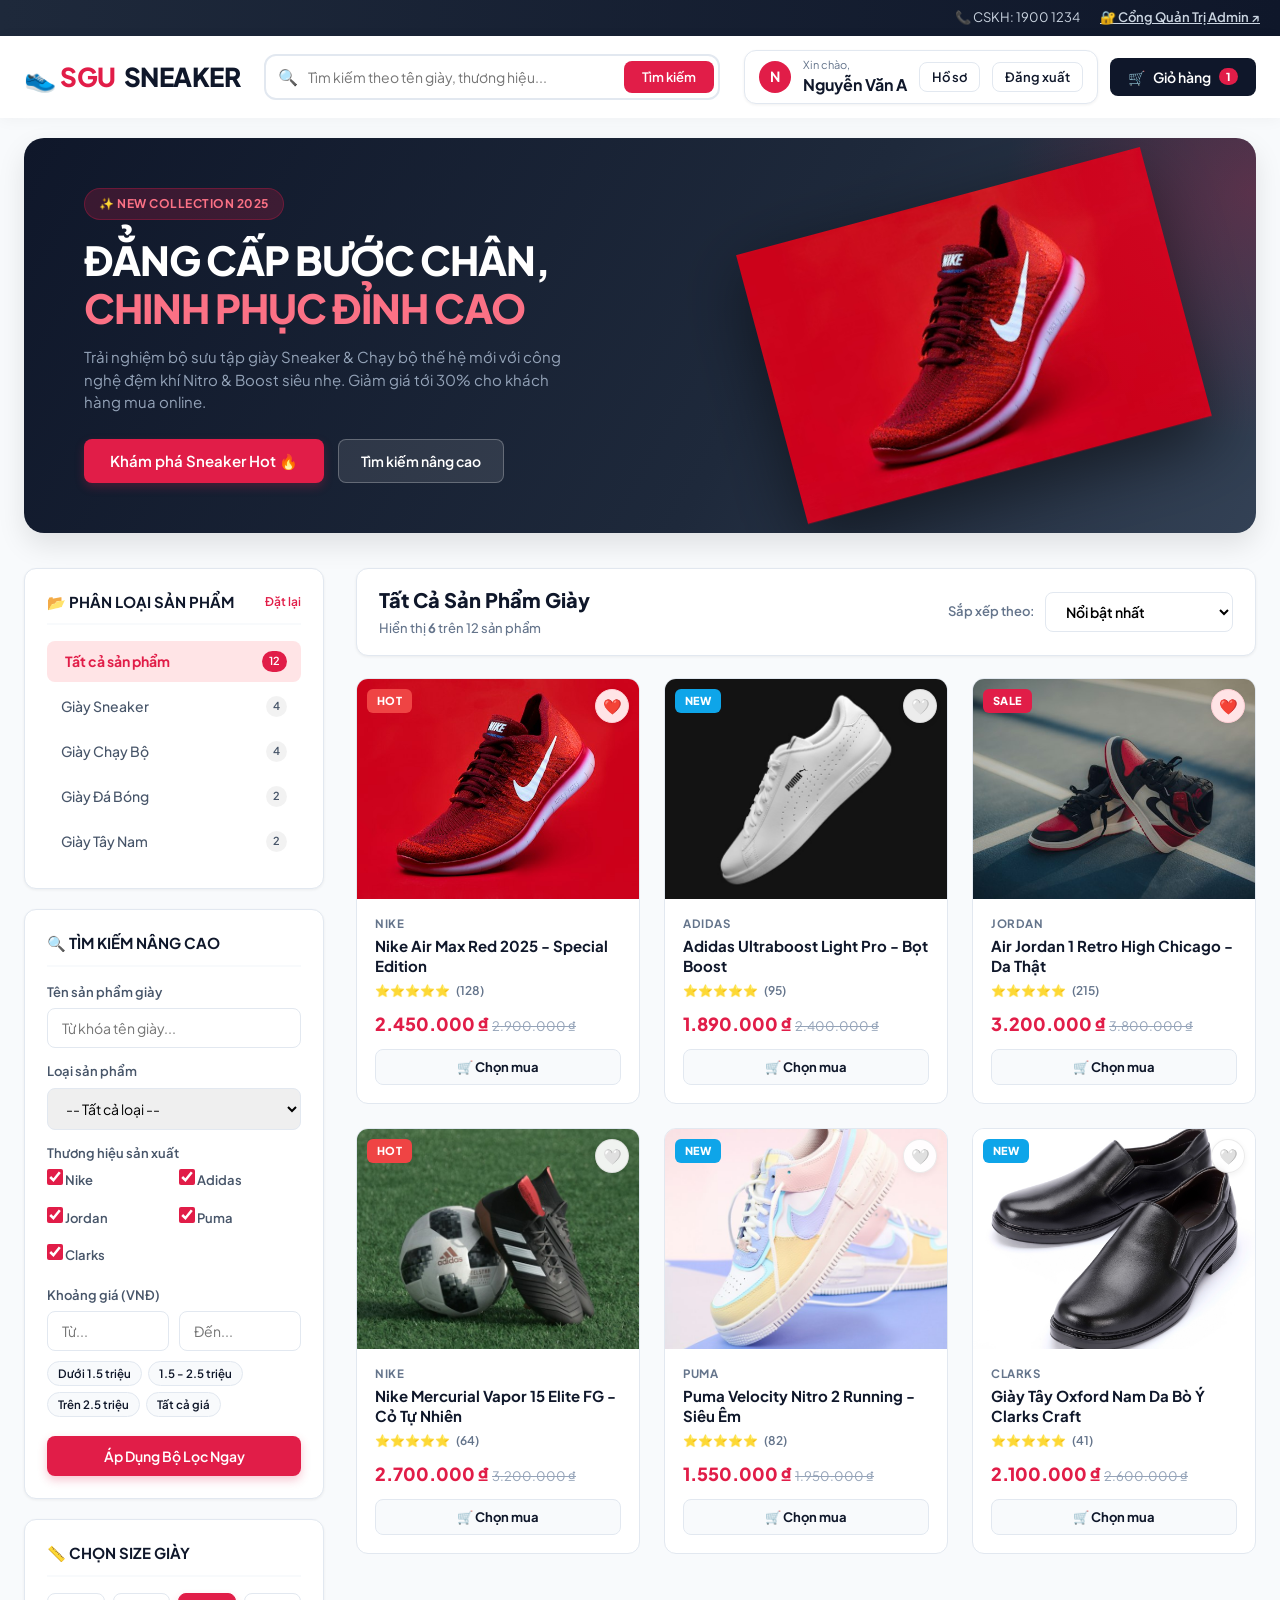
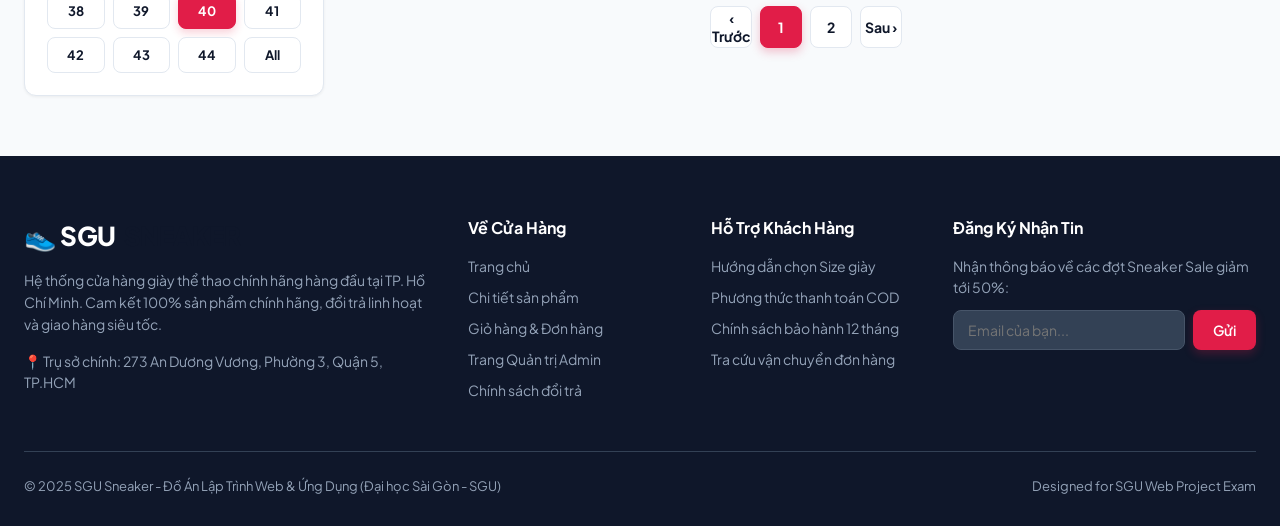
==== commit e18009c7: "feat(ui-ux): implement 5 modern UI/UX enhancements across store and admin" ====
--- a/index.html
+++ b/index.html
@@ -159,8 +159,15 @@
                 <div class="form-group">
                     <label>Khoảng giá (VNĐ)</label>
                     <div class="price-range-inputs">
-                        <input type="number" id="adv-min-price" class="form-control" placeholder="Từ 500k">
-                        <input type="number" id="adv-max-price" class="form-control" placeholder="Đến 4tr">
+                        <input type="number" id="adv-min-price" class="form-control" placeholder="Từ..." oninput="document.querySelectorAll('#quick-price-chips .price-chip').forEach(c => c.classList.remove('active'))">
+                        <input type="number" id="adv-max-price" class="form-control" placeholder="Đến..." oninput="document.querySelectorAll('#quick-price-chips .price-chip').forEach(c => c.classList.remove('active'))">
+                    </div>
+                    <!-- CHIP BẤM NHANH KHOẢNG GIÁ -->
+                    <div class="quick-price-chips" id="quick-price-chips">
+                        <button type="button" class="price-chip" onclick="setQuickPriceRange(0, 1500000, this)">Dưới 1.5 triệu</button>
+                        <button type="button" class="price-chip" onclick="setQuickPriceRange(1500000, 2500000, this)">1.5 - 2.5 triệu</button>
+                        <button type="button" class="price-chip" onclick="setQuickPriceRange(2500000, 999999999, this)">Trên 2.5 triệu</button>
+                        <button type="button" class="price-chip" onclick="setQuickPriceRange(null, null, this)">Tất cả giá</button>
                     </div>
                 </div>
                 <button class="btn-primary" style="width: 100%; padding: 11px; margin-top: 5px;" onclick="applyFilters()">
--- a/assets/css/common.css
+++ b/assets/css/common.css
@@ -486,3 +486,38 @@
     align-items: center;
     font-size: 13px;
 }
+
+/* BACK TO TOP BUTTON */
+.back-to-top-btn {
+    position: fixed;
+    bottom: 28px;
+    right: 28px;
+    width: 44px;
+    height: 44px;
+    border-radius: 50%;
+    background: var(--primary);
+    color: #ffffff;
+    border: none;
+    font-size: 18px;
+    font-weight: 800;
+    display: flex;
+    align-items: center;
+    justify-content: center;
+    box-shadow: 0 4px 14px rgba(225, 29, 72, 0.35);
+    cursor: pointer;
+    z-index: 999;
+    opacity: 0;
+    pointer-events: none;
+    transform: translateY(16px);
+    transition: all 0.3s cubic-bezier(0.4, 0, 0.2, 1);
+}
+.back-to-top-btn.show {
+    opacity: 1;
+    pointer-events: auto;
+    transform: translateY(0);
+}
+.back-to-top-btn:hover {
+    background: var(--primary-hover);
+    transform: translateY(-4px) scale(1.08);
+    box-shadow: 0 8px 20px rgba(225, 29, 72, 0.45);
+}
--- a/assets/css/index.css
+++ b/assets/css/index.css
@@ -207,6 +207,35 @@
     display: grid;
     grid-template-columns: 1fr 1fr;
     gap: 10px;
+}
+
+.quick-price-chips {
+    display: flex;
+    flex-wrap: wrap;
+    gap: 6px;
+    margin-top: 10px;
+}
+.price-chip {
+    background: #f8fafc;
+    border: 1px solid var(--border);
+    border-radius: 20px;
+    padding: 4px 10px;
+    font-size: 11.5px;
+    font-weight: 600;
+    color: var(--secondary);
+    cursor: pointer;
+    transition: all 0.2s ease;
+}
+.price-chip:hover {
+    border-color: var(--primary);
+    color: var(--primary);
+    background: #fff1f2;
+}
+.price-chip.active {
+    background: var(--primary);
+    border-color: var(--primary);
+    color: #fff;
+    box-shadow: 0 2px 6px rgba(225, 29, 72, 0.25);
 }
 
 /* PRODUCTS SECTION */
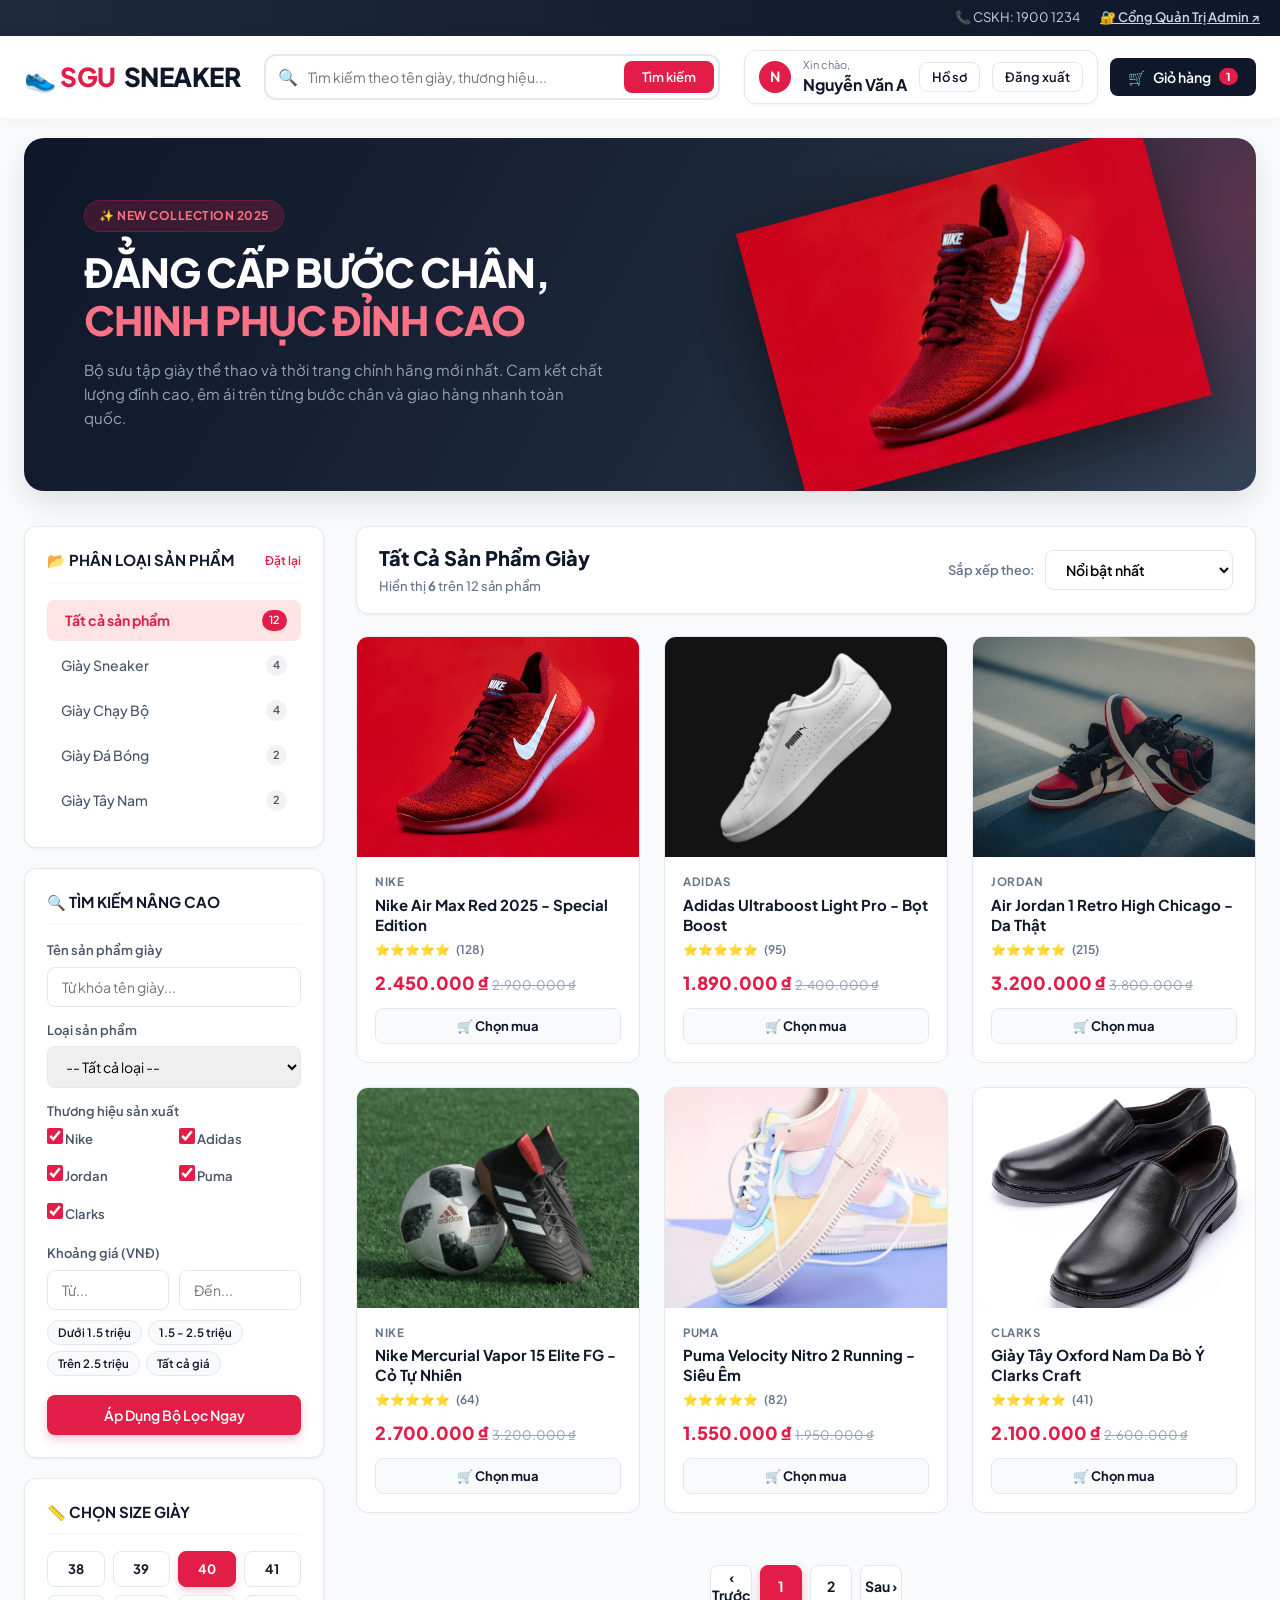
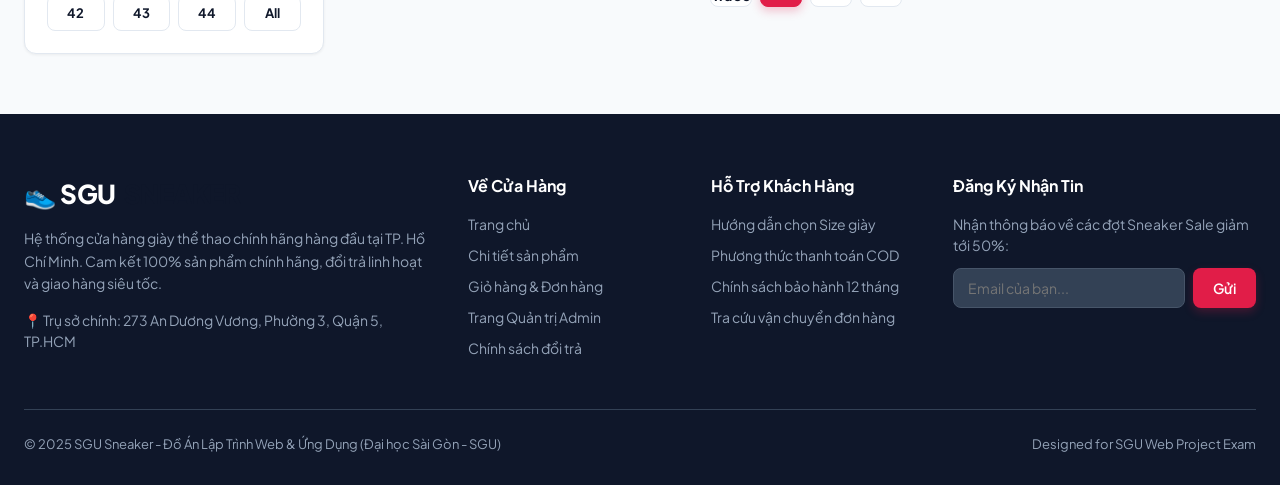
==== commit 96cc680f: "refactor: simplify hero banner, remove CTA buttons, and update description" ====
--- a/index.html
+++ b/index.html
@@ -76,16 +76,8 @@
                 <span class="hero-tag">✨ New Collection 2025</span>
                 <h1 class="hero-title">ĐẲNG CẤP BƯỚC CHÂN,<br><span>CHINH PHỤC ĐỈNH CAO</span></h1>
                 <p class="hero-desc">
-                    Trải nghiệm bộ sưu tập giày Sneaker & Chạy bộ thế hệ mới với công nghệ đệm khí Nitro & Boost siêu nhẹ. Giảm giá tới 30% cho khách hàng mua online.
+                    Bộ sưu tập giày thể thao và thời trang chính hãng mới nhất. Cam kết chất lượng đỉnh cao, êm ái trên từng bước chân và giao hàng nhanh toàn quốc.
                 </p>
-                <div class="hero-cta">
-                    <button class="btn-primary" style="padding: 12px 26px; font-size: 15px;" onclick="filterByCategory('Giày Sneaker', document.querySelector('[data-cat=Sneaker]'))">
-                        Khám phá Sneaker Hot 🔥
-                    </button>
-                    <button class="btn-outline" style="background: rgba(255,255,255,0.1); border-color: rgba(255,255,255,0.25); color: #fff; padding: 12px 22px;" onclick="document.getElementById('adv-name').focus()">
-                        Tìm kiếm nâng cao
-                    </button>
-                </div>
             </div>
             <div class="hero-banner-shoe">
                 <img src="./assets/images/hero-shoe.jpg" alt="Nike Hero Shoe">
--- a/assets/css/index.css
+++ b/assets/css/index.css
@@ -55,8 +55,9 @@
 .hero-desc {
     color: #94a3b8;
     font-size: 15px;
-    margin-bottom: 25px;
-    max-width: 480px;
+    margin-bottom: 0;
+    max-width: 520px;
+    line-height: 1.6;
 }
 .hero-cta { display: flex; gap: 14px; }
 .hero-banner-shoe {
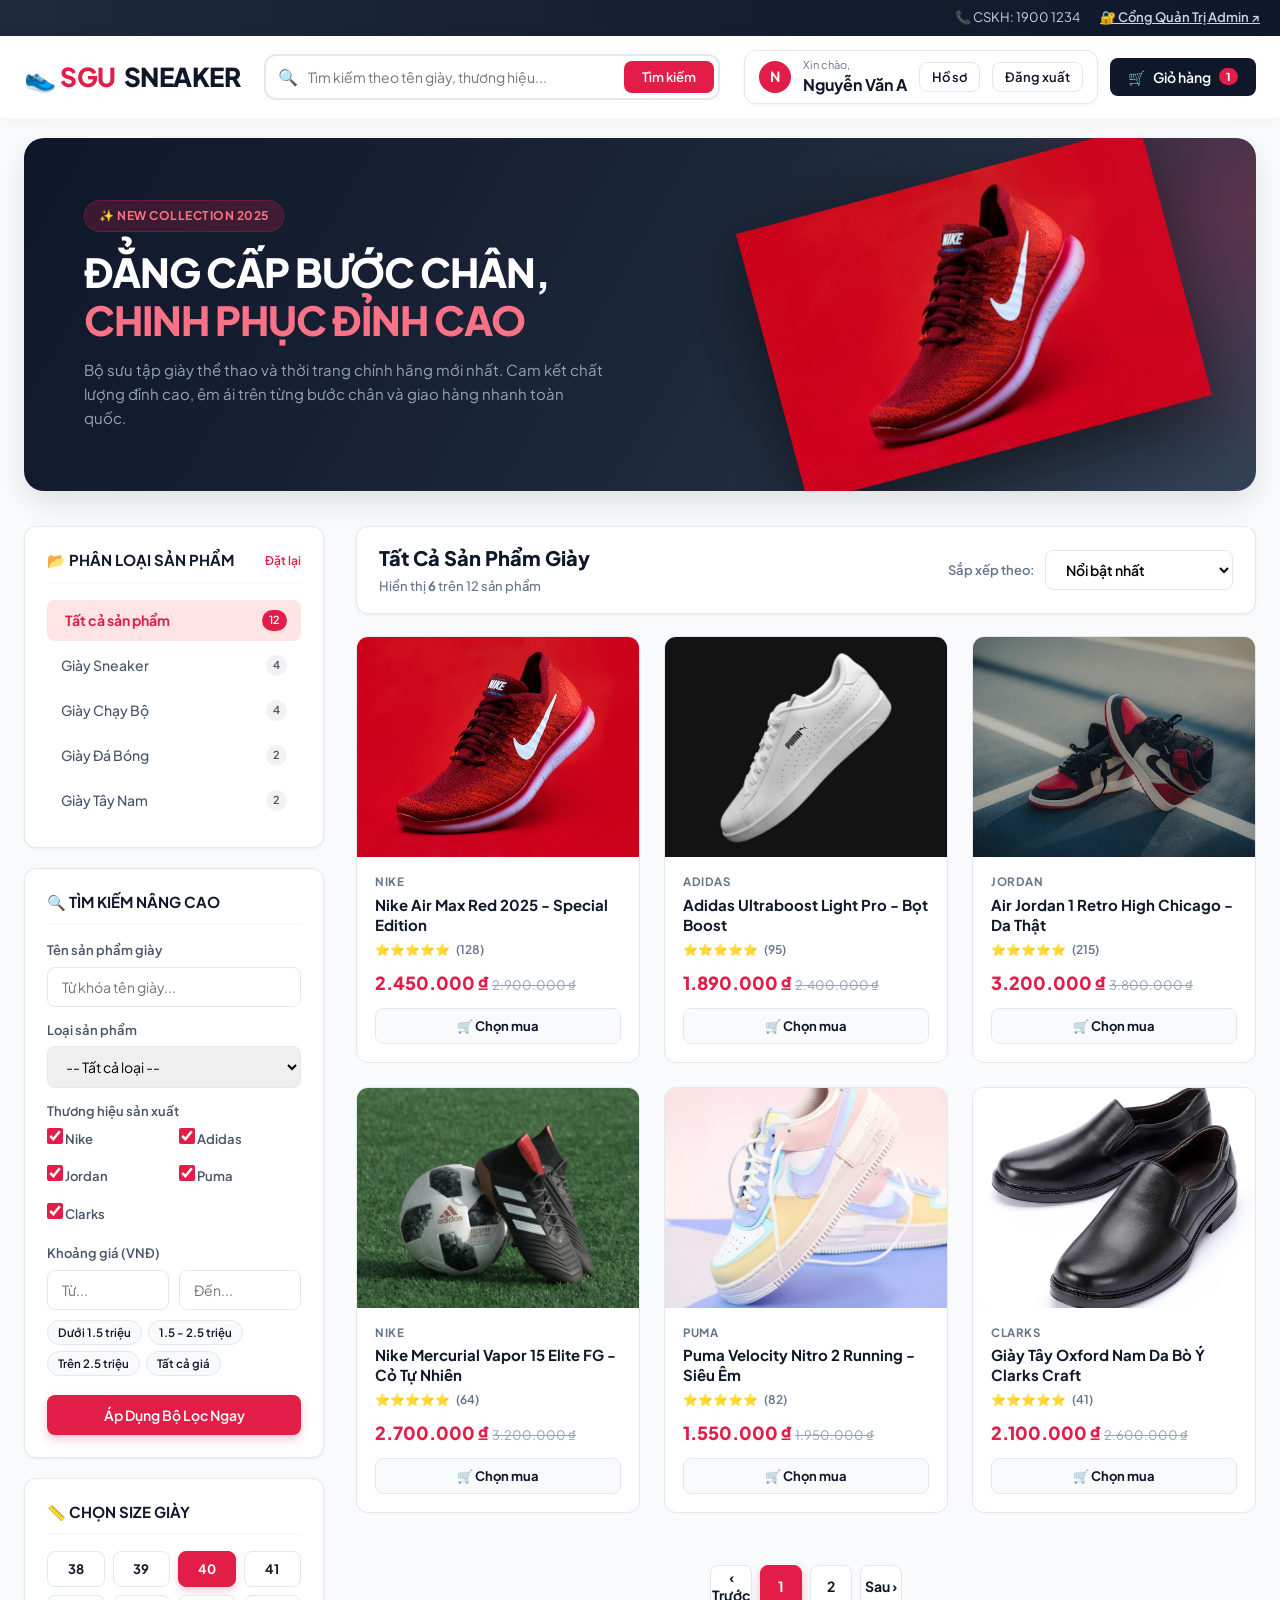
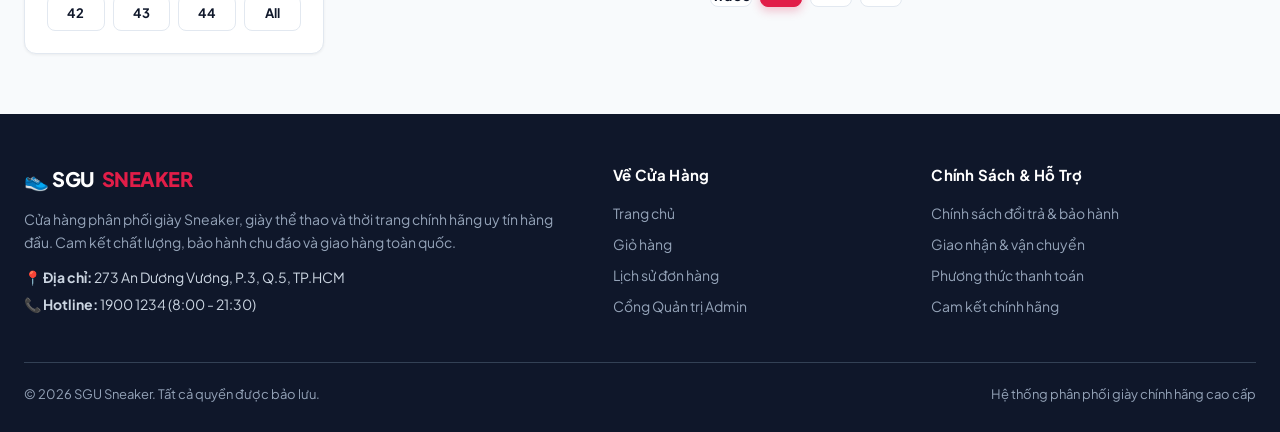
==== commit d971da6c: "refactor: simplify footer to 3 columns and update professional content across pages" ====
--- a/index.html
+++ b/index.html
@@ -337,45 +337,37 @@
     <footer>
         <div class="footer-grid">
             <div class="footer-col">
-                <div class="logo" style="margin-bottom: 14px; color: #fff;">
-                    👟 SGU<span>SNEAKER</span>
-                </div>
-                <p style="line-height: 1.6; margin-bottom: 15px;">
-                    Hệ thống cửa hàng giày thể thao chính hãng hàng đầu tại TP. Hồ Chí Minh. Cam kết 100% sản phẩm chính hãng, đổi trả linh hoạt và giao hàng siêu tốc.
+                <div class="logo" style="margin-bottom: 14px; color: #fff; font-size: 20px; font-weight: 800;">
+                    👟 SGU<span style="color: var(--primary, #2563eb);">SNEAKER</span>
+                </div>
+                <p style="line-height: 1.6; margin-bottom: 14px; color: #94a3b8;">
+                    Cửa hàng phân phối giày Sneaker, giày thể thao và thời trang chính hãng uy tín hàng đầu. Cam kết chất lượng, bảo hành chu đáo và giao hàng toàn quốc.
                 </p>
-                <p>📍 Trụ sở chính: 273 An Dương Vương, Phường 3, Quận 5, TP.HCM</p>
+                <p style="color: #cbd5e1; margin-bottom: 6px;">📍 <strong>Địa chỉ:</strong> 273 An Dương Vương, P.3, Q.5, TP.HCM</p>
+                <p style="color: #cbd5e1;">📞 <strong>Hotline:</strong> 1900 1234 (8:00 - 21:30)</p>
             </div>
             <div class="footer-col">
                 <h4>Về Cửa Hàng</h4>
                 <ul>
                     <li><a href="index.html">Trang chủ</a></li>
-                    <li><a href="product-detail.html?id=SP001">Chi tiết sản phẩm</a></li>
-                    <li><a href="cart.html">Giỏ hàng & Đơn hàng</a></li>
-                    <li><a href="admin.html">Trang Quản trị Admin</a></li>
-                    <li><a href="#">Chính sách đổi trả</a></li>
+                    <li><a href="cart.html">Giỏ hàng</a></li>
+                    <li><a href="cart.html#orders">Lịch sử đơn hàng</a></li>
+                    <li><a href="admin.html">Cổng Quản trị Admin</a></li>
                 </ul>
             </div>
             <div class="footer-col">
-                <h4>Hỗ Trợ Khách Hàng</h4>
+                <h4>Chính Sách & Hỗ Trợ</h4>
                 <ul>
-                    <li><a href="#">Hướng dẫn chọn Size giày</a></li>
-                    <li><a href="#">Phương thức thanh toán COD</a></li>
-                    <li><a href="#">Chính sách bảo hành 12 tháng</a></li>
-                    <li><a href="#">Tra cứu vận chuyển đơn hàng</a></li>
+                    <li><a href="javascript:void(0)" onclick="showToast('Đổi trả miễn phí trong 7 ngày nếu lỗi từ NSX!', 'info')">Chính sách đổi trả & bảo hành</a></li>
+                    <li><a href="javascript:void(0)" onclick="showToast('Miễn phí giao hàng toàn quốc cho mọi đơn hàng!', 'info')">Giao nhận & vận chuyển</a></li>
+                    <li><a href="javascript:void(0)" onclick="showToast('Hỗ trợ thanh toán khi nhận hàng (COD) hoặc quét mã VietQR!', 'info')">Phương thức thanh toán</a></li>
+                    <li><a href="javascript:void(0)" onclick="showToast('Cam kết 100% sản phẩm chính hãng, phát hiện fake đền x10!', 'info')">Cam kết chính hãng</a></li>
                 </ul>
             </div>
-            <div class="footer-col">
-                <h4>Đăng Ký Nhận Tin</h4>
-                <p style="margin-bottom: 12px;">Nhận thông báo về các đợt Sneaker Sale giảm tới 50%:</p>
-                <div style="display: flex; gap: 8px;">
-                    <input type="email" class="form-control" placeholder="Email của bạn..." style="background: #334155; border-color: #475569; color: #fff;">
-                    <button class="btn-primary" onclick="showToast('Cảm ơn bạn đã đăng ký nhận tin khuyến mãi!', 'success')">Gửi</button>
-                </div>
-            </div>
         </div>
         <div class="footer-bottom">
-            <div>© 2025 SGU Sneaker - Đồ Án Lập Trình Web & Ứng Dụng (Đại học Sài Gòn - SGU)</div>
-            <div>Designed for SGU Web Project Exam</div>
+            <div>© 2026 SGU Sneaker. Tất cả quyền được bảo lưu.</div>
+            <div>Hệ thống phân phối giày chính hãng cao cấp</div>
         </div>
     </footer>
 
--- a/assets/css/common.css
+++ b/assets/css/common.css
@@ -456,35 +456,56 @@
 footer {
     background: var(--secondary);
     color: #94a3b8;
-    padding: 60px 24px 30px;
+    padding: 50px 24px 28px;
     margin-top: 60px;
     font-size: 14px;
 }
 .footer-grid, .footer-container {
     max-width: 1280px;
-    margin: 0 auto 40px;
+    margin: 0 auto 35px;
     display: grid;
-    grid-template-columns: 2fr 1fr 1fr 1.5fr;
-    gap: 40px;
+    grid-template-columns: 2fr 1fr 1.2fr;
+    gap: 48px;
 }
 .footer-col h4, footer h4 {
     color: #fff;
-    font-size: 16px;
+    font-size: 15px;
     margin-bottom: 16px;
     font-weight: 700;
+    letter-spacing: 0.2px;
 }
 .footer-col ul, footer ul { list-style: none; }
 .footer-col ul li, footer ul li { margin-bottom: 10px; }
+.footer-col ul li a, footer ul li a { color: #94a3b8; transition: color 0.2s; }
 .footer-col ul li a:hover, footer ul li a:hover { color: #fff; }
 .footer-bottom {
     max-width: 1280px;
     margin: 0 auto;
-    padding-top: 25px;
+    padding-top: 22px;
     border-top: 1px solid #334155;
     display: flex;
     justify-content: space-between;
     align-items: center;
     font-size: 13px;
+    color: #94a3b8;
+}
+
+@media (max-width: 900px) {
+    .footer-grid, .footer-container {
+        grid-template-columns: 1fr 1fr;
+        gap: 30px;
+    }
+}
+@media (max-width: 600px) {
+    .footer-grid, .footer-container {
+        grid-template-columns: 1fr;
+        gap: 24px;
+    }
+    .footer-bottom {
+        flex-direction: column;
+        gap: 10px;
+        text-align: center;
+    }
 }
 
 /* BACK TO TOP BUTTON */
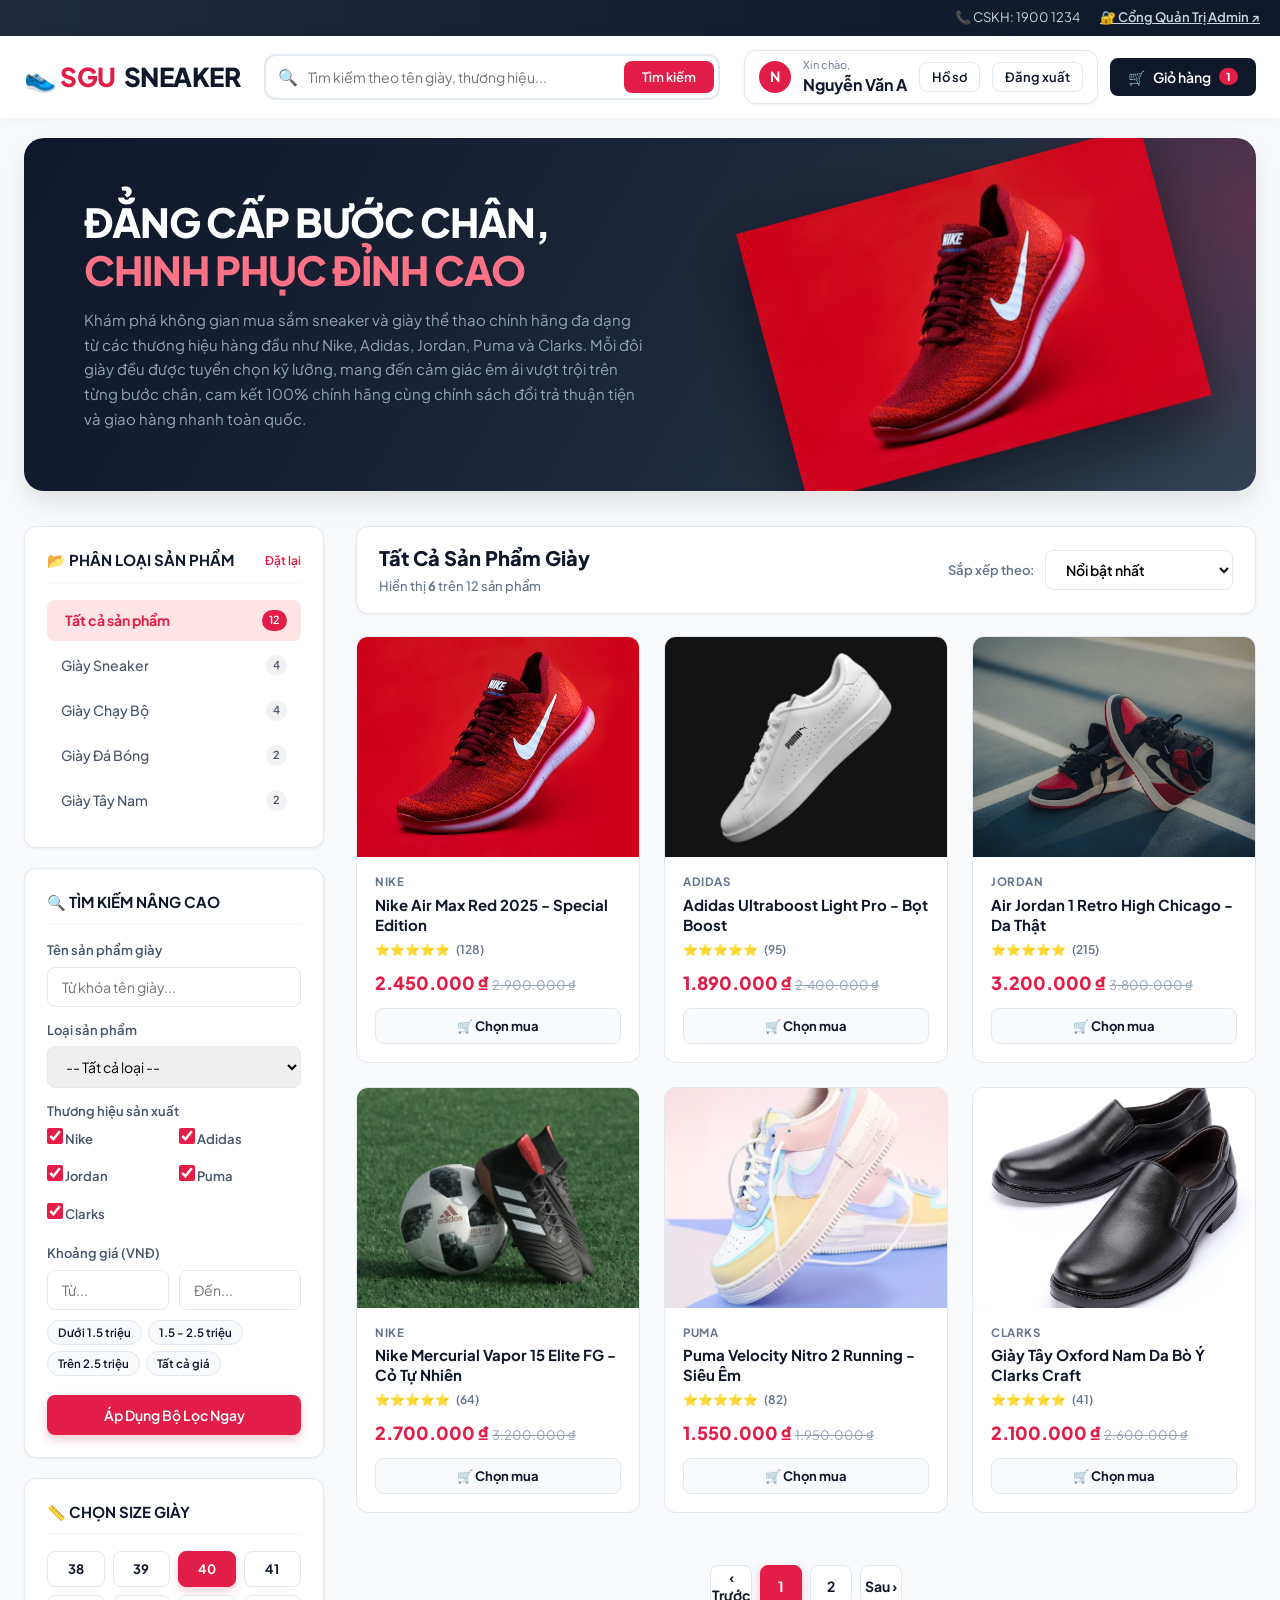
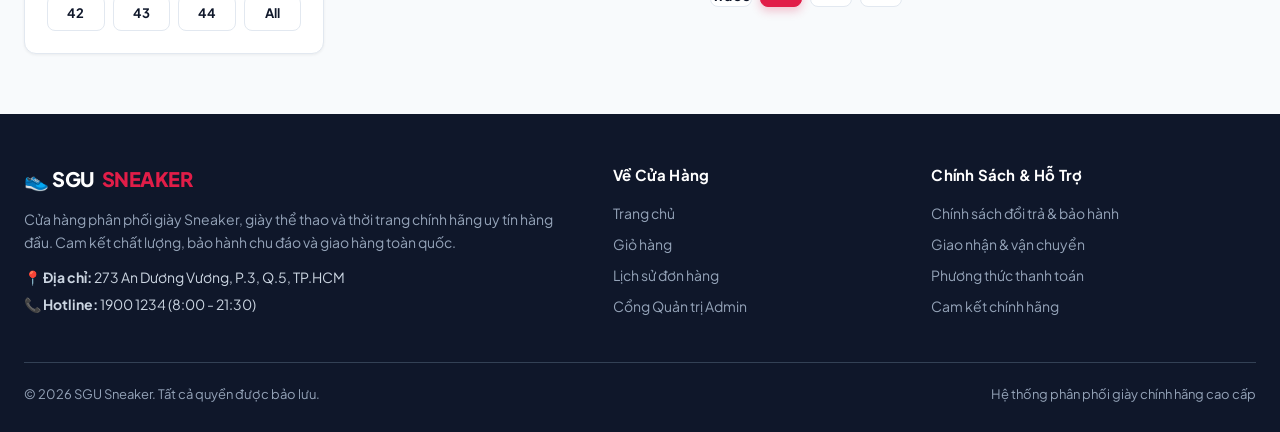
==== commit 8b1d85cb: "refactor: remove new collection tag and expand hero description" ====
--- a/index.html
+++ b/index.html
@@ -73,10 +73,9 @@
     <div class="hero-banner">
         <div class="hero-inner">
             <div>
-                <span class="hero-tag">✨ New Collection 2025</span>
                 <h1 class="hero-title">ĐẲNG CẤP BƯỚC CHÂN,<br><span>CHINH PHỤC ĐỈNH CAO</span></h1>
                 <p class="hero-desc">
-                    Bộ sưu tập giày thể thao và thời trang chính hãng mới nhất. Cam kết chất lượng đỉnh cao, êm ái trên từng bước chân và giao hàng nhanh toàn quốc.
+                    Khám phá không gian mua sắm sneaker và giày thể thao chính hãng đa dạng từ các thương hiệu hàng đầu như Nike, Adidas, Jordan, Puma và Clarks. Mỗi đôi giày đều được tuyển chọn kỹ lưỡng, mang đến cảm giác êm ái vượt trội trên từng bước chân, cam kết 100% chính hãng cùng chính sách đổi trả thuận tiện và giao hàng nhanh toàn quốc.
                 </p>
             </div>
             <div class="hero-banner-shoe">
--- a/assets/css/index.css
+++ b/assets/css/index.css
@@ -56,8 +56,8 @@
     color: #94a3b8;
     font-size: 15px;
     margin-bottom: 0;
-    max-width: 520px;
-    line-height: 1.6;
+    max-width: 560px;
+    line-height: 1.65;
 }
 .hero-cta { display: flex; gap: 14px; }
 .hero-banner-shoe {
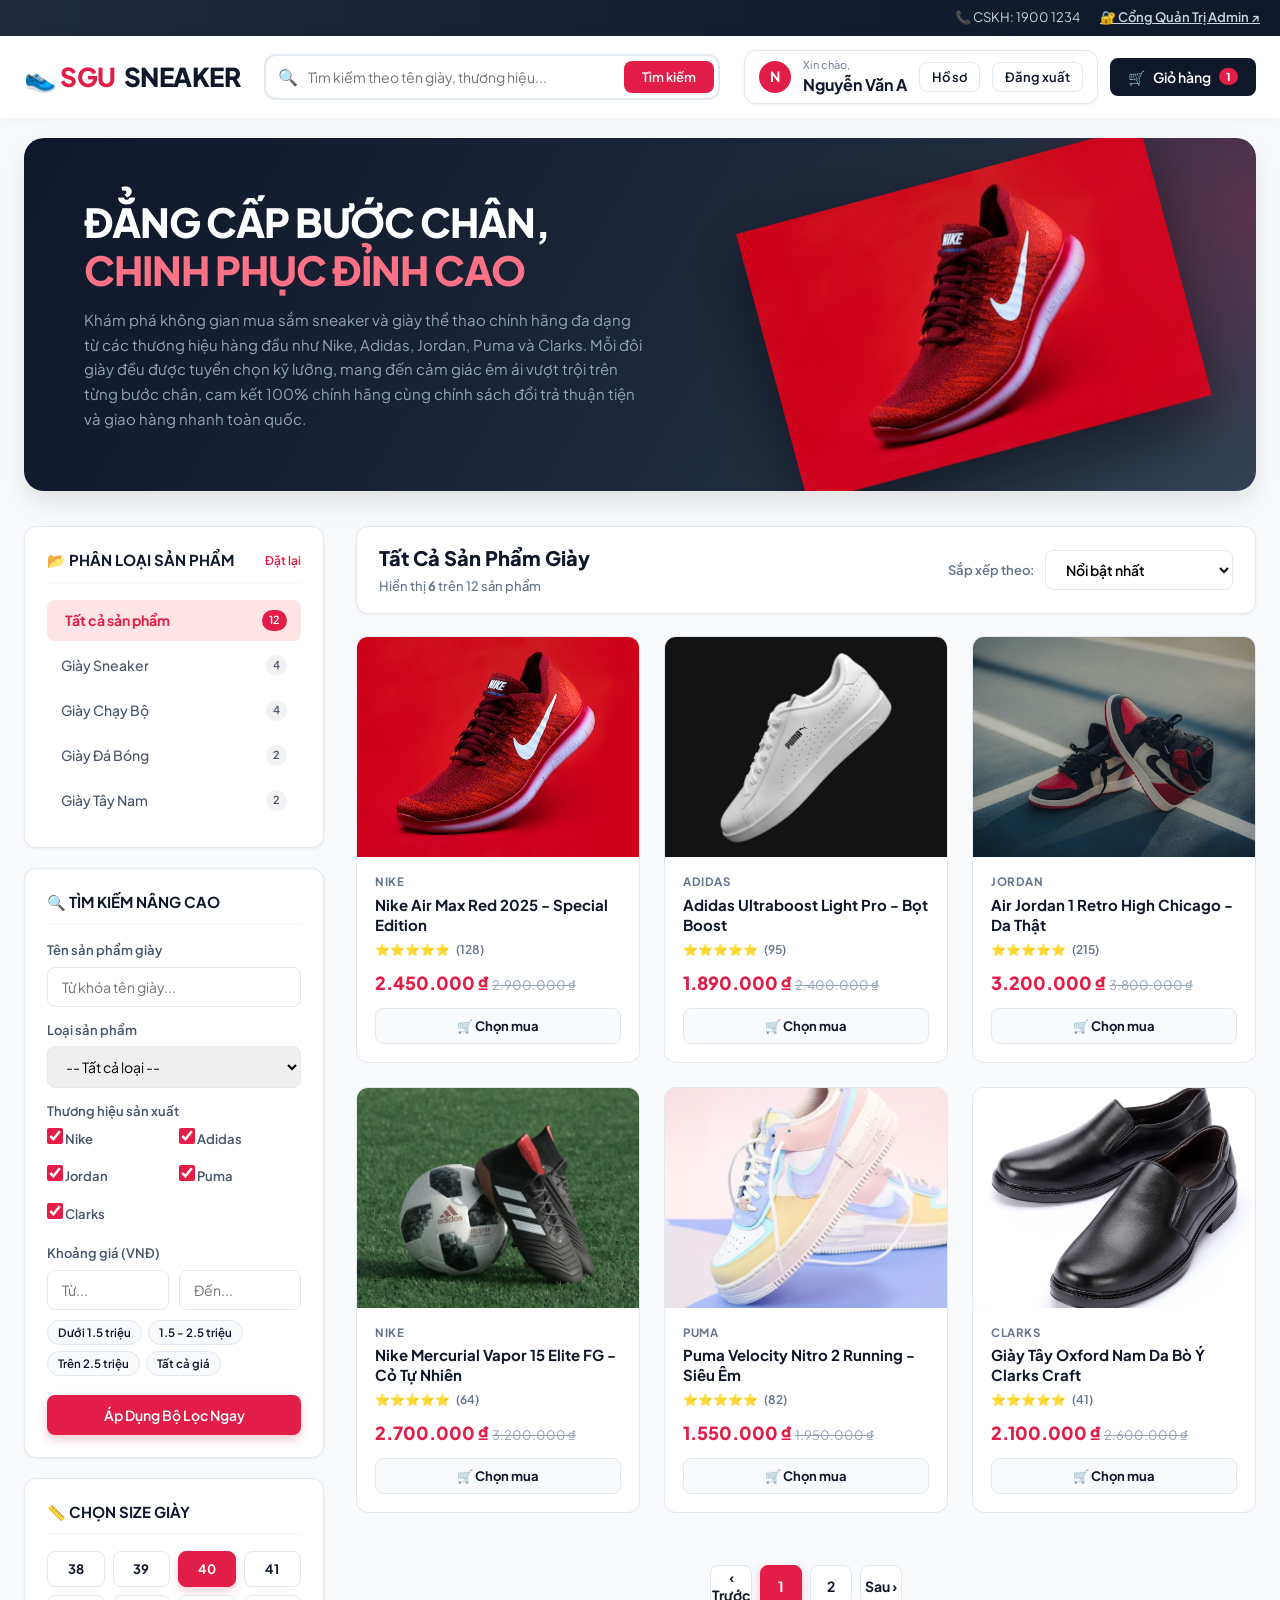
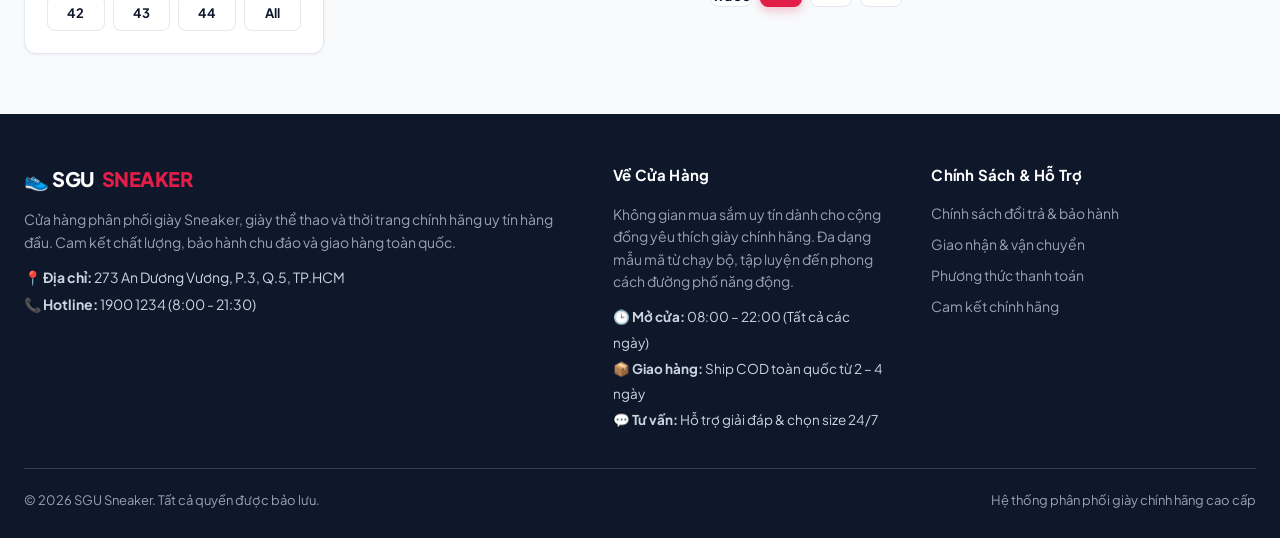
==== commit 0024918b: "refactor: replace store navigation links with store description and operational info in footer" ====
--- a/index.html
+++ b/index.html
@@ -347,12 +347,14 @@
             </div>
             <div class="footer-col">
                 <h4>Về Cửa Hàng</h4>
-                <ul>
-                    <li><a href="index.html">Trang chủ</a></li>
-                    <li><a href="cart.html">Giỏ hàng</a></li>
-                    <li><a href="cart.html#orders">Lịch sử đơn hàng</a></li>
-                    <li><a href="admin.html">Cổng Quản trị Admin</a></li>
-                </ul>
+                <p style="line-height: 1.6; margin-bottom: 12px; color: #94a3b8;">
+                    Không gian mua sắm uy tín dành cho cộng đồng yêu thích giày chính hãng. Đa dạng mẫu mã từ chạy bộ, tập luyện đến phong cách đường phố năng động.
+                </p>
+                <div style="color: #cbd5e1; font-size: 13.5px; line-height: 1.9;">
+                    <div>🕒 <strong>Mở cửa:</strong> 08:00 – 22:00 (Tất cả các ngày)</div>
+                    <div>📦 <strong>Giao hàng:</strong> Ship COD toàn quốc từ 2 – 4 ngày</div>
+                    <div>💬 <strong>Tư vấn:</strong> Hỗ trợ giải đáp & chọn size 24/7</div>
+                </div>
             </div>
             <div class="footer-col">
                 <h4>Chính Sách & Hỗ Trợ</h4>
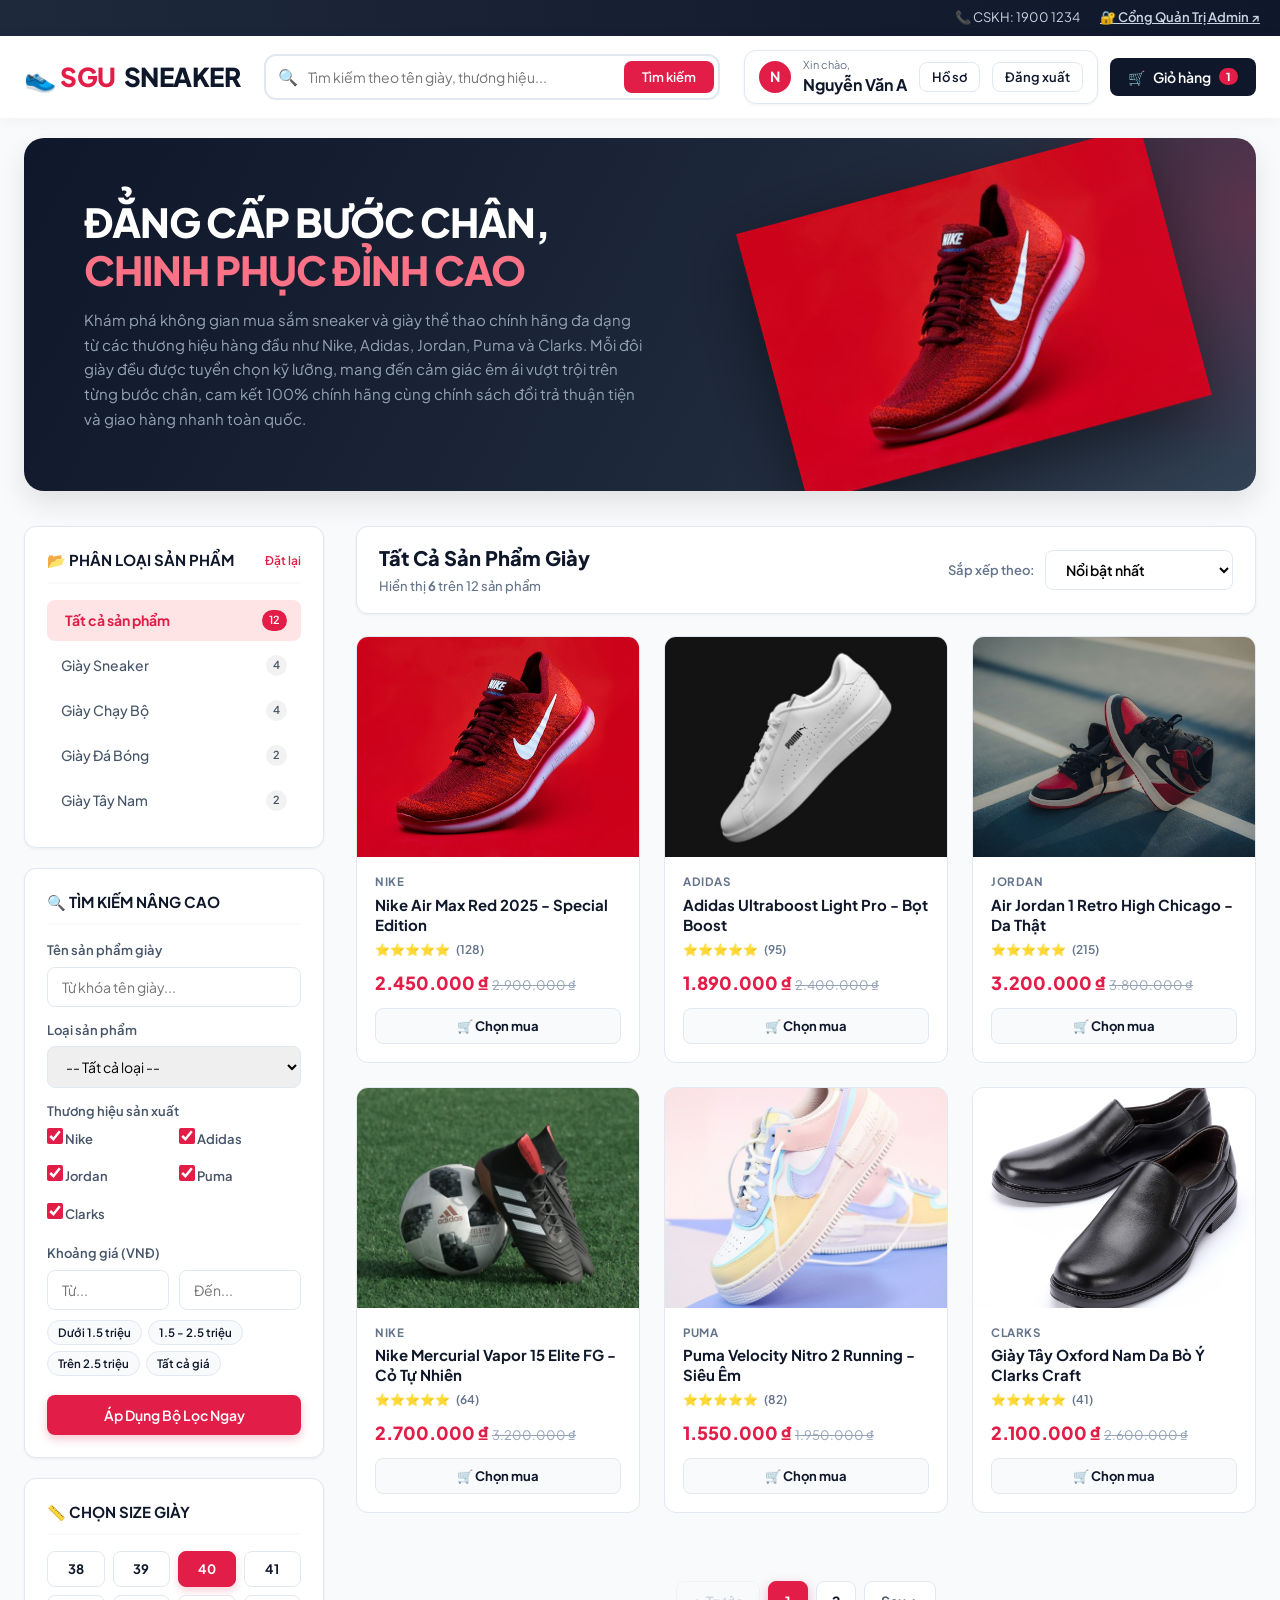
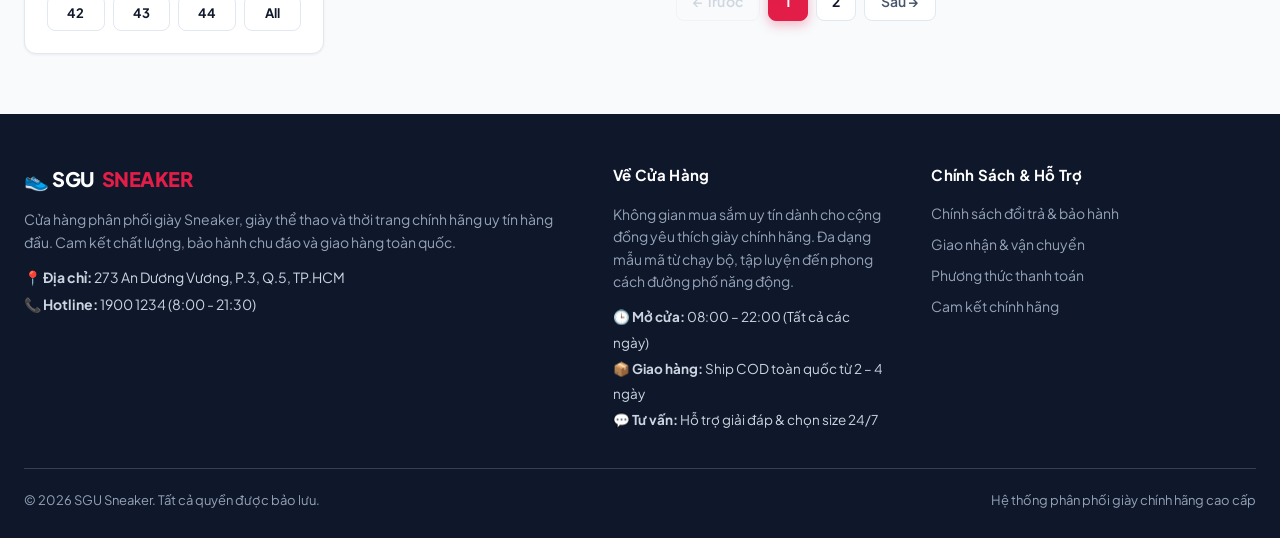
==== commit a55ce4df: "feat(auth): add email input field to registration form with validation and admin sync" ====
--- a/index.html
+++ b/index.html
@@ -252,6 +252,10 @@
                 <input type="text" id="reg-fullname" class="form-control" placeholder="Nhập họ và tên...">
             </div>
             <div class="form-group">
+                <label>Email / Gmail đăng nhập & liên hệ *</label>
+                <input type="email" id="reg-email" class="form-control" placeholder="Nhập địa chỉ email/gmail (ví dụ: user@gmail.com)...">
+            </div>
+            <div class="form-group">
                 <label>Số điện thoại liên hệ *</label>
                 <input type="tel" id="reg-phone" class="form-control" placeholder="Nhập số điện thoại...">
             </div>
@@ -261,11 +265,14 @@
             </div>
             <div class="form-group">
                 <label>Mật khẩu đăng nhập *</label>
-                <input type="password" id="reg-password" class="form-control" placeholder="Nhập mật khẩu...">
+                <input type="password" id="reg-password" class="form-control" placeholder="Nhập mật khẩu (tối thiểu 6 ký tự)...">
             </div>
             <button class="btn-primary" style="width: 100%; padding: 12px; font-size: 15px; margin-top: 8px;" onclick="handleRegister()">
                 Hoàn Tất Đăng Ký →
             </button>
+            <div style="text-align: center; margin-top: 18px; font-size: 13px; color: var(--gray);">
+                Đã có tài khoản? <a href="javascript:void(0)" style="color: var(--primary); font-weight: 700;" onclick="closeModal('modal-register'); openModal('modal-login')">Đăng nhập tại đây</a>
+            </div>
         </div>
     </div>
 
--- a/assets/css/common.css
+++ b/assets/css/common.css
@@ -351,11 +351,15 @@
 
 /* STATUS BADGES */
 .status-badge {
-    padding: 4px 10px;
+    padding: 5px 12px;
     border-radius: 20px;
     font-size: 12px;
     font-weight: 700;
-    display: inline-block;
+    display: inline-flex;
+    align-items: center;
+    justify-content: center;
+    white-space: nowrap;
+    line-height: 1.2;
 }
 .status-new { background: #dbeafe; color: #1e40af; }
 .status-pending { background: #fef3c7; color: #b45309; }
@@ -363,15 +367,25 @@
 .status-cancel { background: #fee2e2; color: #991b1b; }
 
 .badge {
-    padding: 4px 10px;
+    padding: 5px 12px;
     border-radius: 6px;
     font-size: 12px;
     font-weight: 700;
+    display: inline-flex;
+    align-items: center;
+    justify-content: center;
+    white-space: nowrap;
+    line-height: 1.2;
+    text-align: center;
 }
 .badge-active { background: #dcfce7; color: #15803d; }
 .badge-locked { background: #fee2e2; color: #b91c1c; }
 .badge-pending { background: #fef3c7; color: #b45309; }
 .badge-done { background: #dbeafe; color: #1d4ed8; }
+.badge-danger { background: #fee2e2; color: #b91c1c; }
+.badge-warning { background: #fef3c7; color: #b45309; }
+.badge-info { background: #e0f2fe; color: #0284c7; }
+.badge-success { background: #dcfce7; color: #15803d; }
 
 /* MODAL WINDOWS */
 .modal-overlay {
--- a/assets/css/index.css
+++ b/assets/css/index.css
@@ -1,6 +1,5 @@
 /* ==========================================================================
    SGU SNEAKER - TRANG CHỦ & TÌM KIẾM (INDEX PAGE STYLES)
-   Thành viên 1 - Barem II.1 & II.2
    ========================================================================== */
 
 /* HERO CAROUSEL / BANNER */
@@ -447,28 +446,50 @@
     justify-content: center;
     align-items: center;
     gap: 8px;
-    margin-top: 30px;
+    margin-top: 36px;
+    padding: 10px 0;
 }
 .page-btn {
-    width: 42px;
-    height: 42px;
-    border-radius: var(--radius-sm);
-    border: 1.5px solid var(--border);
+    min-width: 40px;
+    height: 40px;
+    padding: 0 12px;
+    border-radius: 8px;
+    border: 1.5px solid var(--border, #e2e8f0);
     background: #fff;
     font-weight: 700;
     font-size: 14px;
-    color: var(--secondary);
-    display: flex;
+    color: var(--secondary, #0f172a);
+    display: inline-flex;
     align-items: center;
     justify-content: center;
-    transition: 0.2s;
-}
-.page-btn:hover { border-color: var(--primary); color: var(--primary); }
+    white-space: nowrap;
+    cursor: pointer;
+    transition: all 0.2s ease;
+    user-select: none;
+}
+.page-btn-nav {
+    padding: 0 16px;
+    font-weight: 600;
+    color: #475569;
+}
+.page-btn:hover:not(:disabled) {
+    border-color: var(--primary, #e11d48);
+    color: var(--primary, #e11d48);
+    background: #fff1f2;
+    transform: translateY(-1px);
+}
 .page-btn.active {
-    background: var(--primary);
-    color: #fff;
-    border-color: var(--primary);
-    box-shadow: 0 4px 10px rgba(225, 29, 72, 0.25);
+    background: var(--primary, #e11d48);
+    color: #fff;
+    border-color: var(--primary, #e11d48);
+    box-shadow: 0 4px 12px rgba(225, 29, 72, 0.3);
+}
+.page-btn:disabled {
+    opacity: 0.4;
+    cursor: not-allowed;
+    border-color: #e2e8f0;
+    background: #f8fafc;
+    color: #94a3b8;
 }
 
 /* WISHLIST BUTTON */
@@ -537,13 +558,31 @@
     border-color: var(--primary);
     box-shadow: 0 4px 10px rgba(225, 29, 72, 0.3);
 }
-.size-chip-btn:disabled, .size-chip-btn.out-of-stock {
-    opacity: 0.45;
-    background: #f1f5f9;
+.size-chip-btn:disabled,
+.size-chip-btn.out-of-stock {
+    opacity: 0.55;
+    background: #f8fafc;
     color: #94a3b8;
-    border-style: dashed;
-    cursor: not-allowed;
+    border: 1px dashed #cbd5e1;
+    cursor: not-allowed !important;
     text-decoration: line-through;
+    position: relative;
+}
+.size-chip-btn:disabled::after,
+.size-chip-btn.out-of-stock::after {
+    content: "Hết";
+    position: absolute;
+    top: -8px;
+    right: -6px;
+    background: #ef4444;
+    color: #fff;
+    font-size: 9px;
+    font-weight: 800;
+    padding: 1px 5px;
+    border-radius: 4px;
+    line-height: 1.2;
+    text-decoration: none;
+    box-shadow: 0 1px 3px rgba(0,0,0,0.15);
 }
 .size-stock-badge {
     display: inline-block;
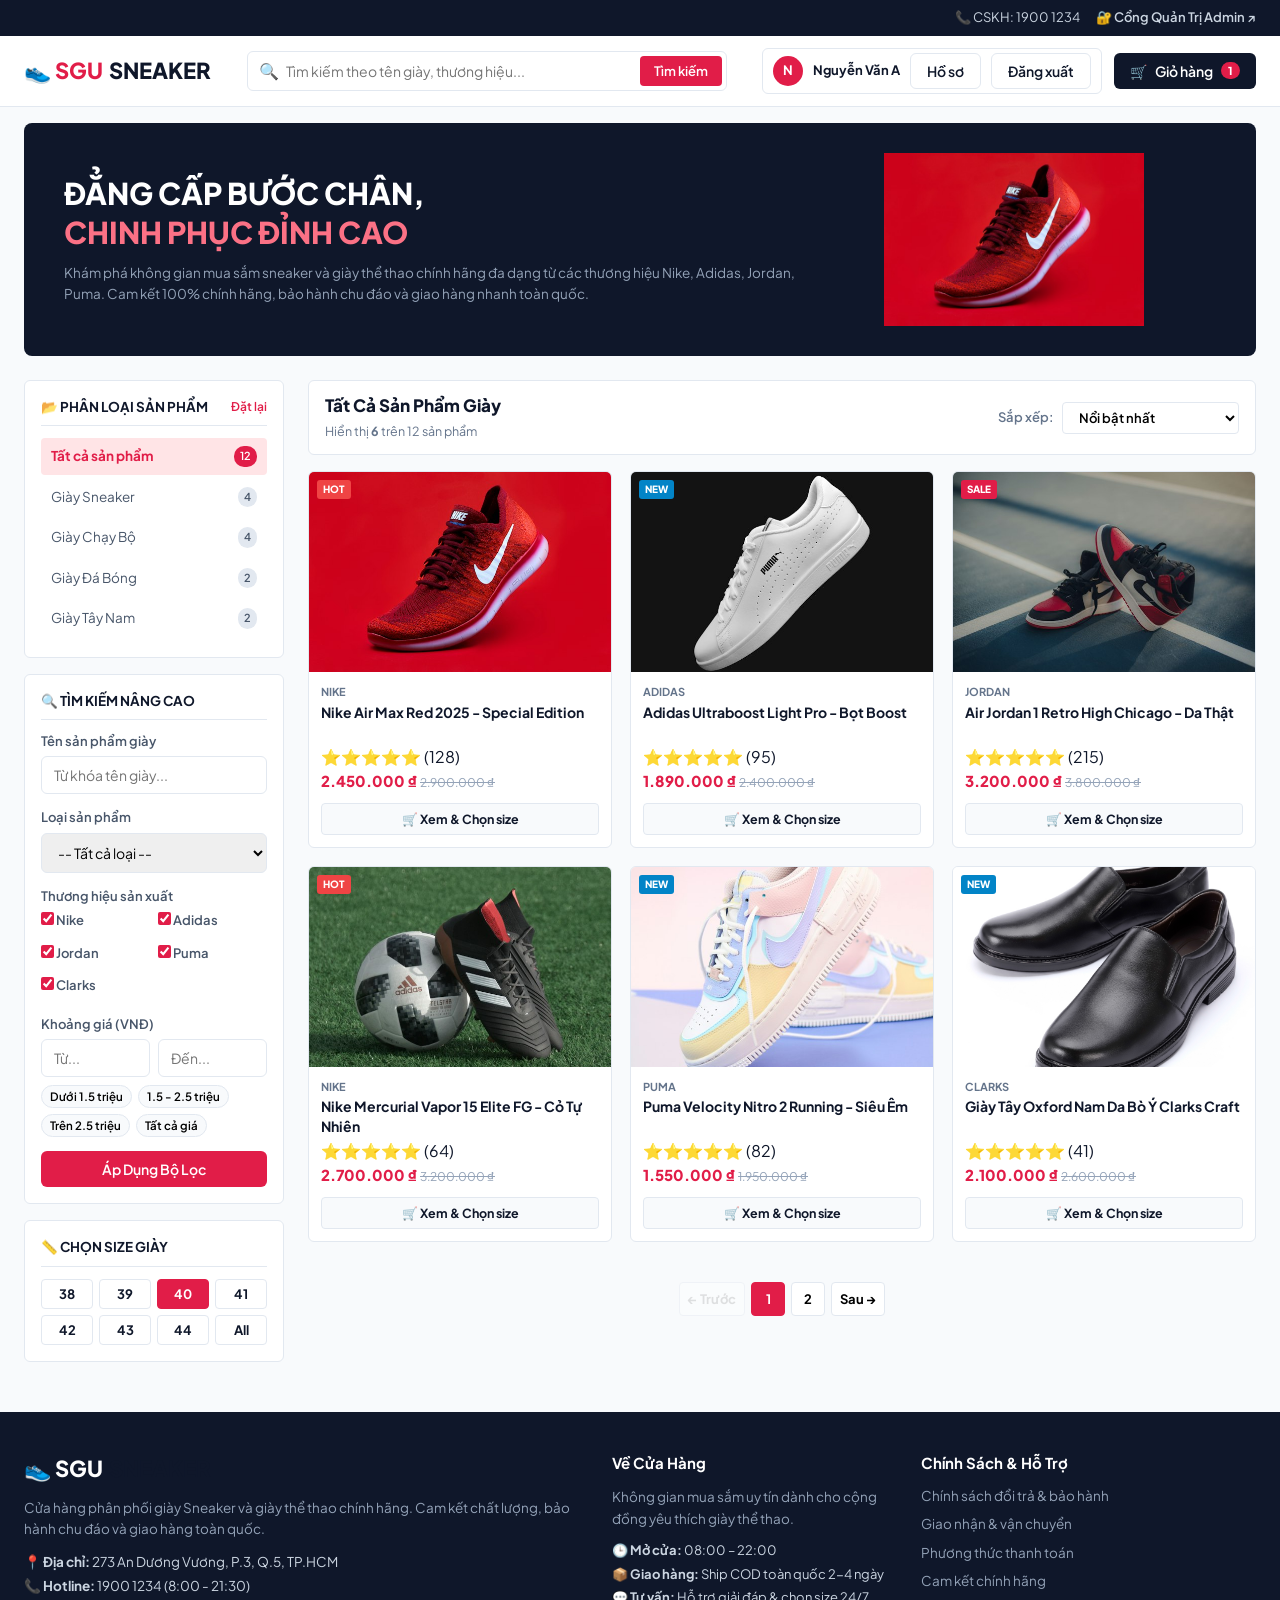
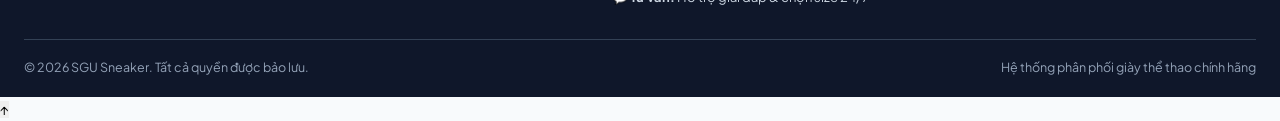
==== commit 1d4ec2ef: "refactor(ui): don gian hoa toan bo giao dien va tinh gon code HTML/CSS/JS" ====
--- a/index.html
+++ b/index.html
@@ -4,63 +4,58 @@
     <meta charset="UTF-8">
     <meta name="viewport" content="width=device-width, initial-scale=1.0">
     <title>SGU SNEAKER - Cửa Hàng Giày Thể Thao Chính Hãng</title>
-    <!-- Google Fonts & Icon Fonts -->
+    <!-- Google Font chuẩn -->
     <link rel="preconnect" href="https://fonts.googleapis.com">
     <link rel="preconnect" href="https://fonts.gstatic.com" crossorigin>
     <link href="https://fonts.googleapis.com/css2?family=Plus+Jakarta+Sans:wght@400;500;600;700;800&display=swap" rel="stylesheet">
-    <!-- STYLESHEETS DÙNG CHUNG & TRANG CHỦ -->
+    <!-- CSS Dùng Chung & CSS Trang Chủ Tối Giản -->
     <link rel="stylesheet" href="./assets/css/common.css">
     <link rel="stylesheet" href="./assets/css/index.css">
 </head>
 <body>
 
-    <!-- TOAST NOTIFICATION CONTAINER -->
+    <!-- KHUNG CHỨA THÔNG BÁO TOAST -->
     <div id="toast-container"></div>
 
-    <!-- PROMO TOPBAR -->
-    <div class="promo-bar" style="justify-content: flex-end;">
+    <!-- 1. THANH THÔNG BÁO TRÊN CÙNG -->
+    <div class="promo-bar">
         <div class="promo-bar-right">
             <span>📞 CSKH: 1900 1234</span>
-            <a href="admin.html" style="color: #cbd5e1; font-weight:600;">🔐 Cổng Quản Trị Admin ↗</a>
-        </div>
-    </div>
-
-    <!-- ================= HEADER ================= -->
+            <a href="admin.html">🔐 Cổng Quản Trị Admin ↗</a>
+        </div>
+    </div>
+
+    <!-- 2. HEADER: LOGO, TÌM KIẾM, TÀI KHOẢN, GIỎ HÀNG -->
     <header>
         <div class="header-container">
             <a href="index.html" class="logo">
                 👟 SGU<span>SNEAKER</span>
             </a>
 
-            <!-- TÌM KIẾM CƠ BẢN (Mục II.2) -->
+            <!-- Thanh tìm kiếm cơ bản -->
             <div class="basic-search">
                 <span class="search-icon-left">🔍</span>
                 <input type="text" id="basic-search-input" placeholder="Tìm kiếm theo tên giày, thương hiệu..." autocomplete="off" onkeyup="if(event.key==='Enter') handleBasicSearch()">
-                <button onclick="handleBasicSearch()">Tìm kiếm</button>
-                <!-- AUTOCOMPLETE DROPDOWN -->
-                <div class="search-autocomplete" id="search-autocomplete-box" style="display: none;"></div>
-            </div>
-
-            <!-- TÀI KHOẢN & GIỎ HÀNG (Mục II.1 & II.3) -->
+                <button type="button" onclick="handleBasicSearch()">Tìm kiếm</button>
+            </div>
+
+            <!-- Khu vực tài khoản và giỏ hàng -->
             <div class="header-actions">
-                <!-- Khi CHƯA đăng nhập -->
-                <div id="user-guest" style="display: flex; gap: 10px;">
+                <!-- Khi chưa đăng nhập -->
+                <div id="user-guest">
                     <button class="btn-outline" onclick="openModal('modal-login')">Đăng nhập</button>
                     <button class="btn-primary" onclick="openModal('modal-register')">Đăng ký</button>
                 </div>
 
-                <!-- Khi ĐÃ đăng nhập -->
+                <!-- Khi đã đăng nhập -->
                 <div id="user-logged-in">
                     <div class="user-avatar" id="avatar-initial">A</div>
-                    <div>
-                        <div style="font-size: 11px; color: var(--gray);">Xin chào,</div>
-                        <span class="user-name" id="display-username">Nguyễn Văn A</span>
-                    </div>
-                    <button class="btn-outline" style="padding: 6px 12px; font-size: 13px;" onclick="openModal('modal-profile')">Hồ sơ</button>
-                    <button class="btn-outline" style="padding: 6px 12px; font-size: 13px;" onclick="handleLogout()">Đăng xuất</button>
-                </div>
-
-                <!-- NÚT GIỎ HÀNG -->
+                    <span class="user-name" id="display-username">Khách hàng</span>
+                    <button class="btn-outline" onclick="openModal('modal-profile')">Hồ sơ</button>
+                    <button class="btn-outline" onclick="handleLogout()">Đăng xuất</button>
+                </div>
+
+                <!-- Nút giỏ hàng -->
                 <button class="cart-btn" onclick="goToCart()">
                     🛒 <span>Giỏ hàng</span>
                     <span class="cart-badge" id="cart-count">0</span>
@@ -69,13 +64,13 @@
         </div>
     </header>
 
-    <!-- ================= HERO BANNER ================= -->
+    <!-- 3. BANNER QUẢNG CÁO (HERO BANNER) -->
     <div class="hero-banner">
         <div class="hero-inner">
             <div>
                 <h1 class="hero-title">ĐẲNG CẤP BƯỚC CHÂN,<br><span>CHINH PHỤC ĐỈNH CAO</span></h1>
                 <p class="hero-desc">
-                    Khám phá không gian mua sắm sneaker và giày thể thao chính hãng đa dạng từ các thương hiệu hàng đầu như Nike, Adidas, Jordan, Puma và Clarks. Mỗi đôi giày đều được tuyển chọn kỹ lưỡng, mang đến cảm giác êm ái vượt trội trên từng bước chân, cam kết 100% chính hãng cùng chính sách đổi trả thuận tiện và giao hàng nhanh toàn quốc.
+                    Khám phá không gian mua sắm sneaker và giày thể thao chính hãng đa dạng từ các thương hiệu Nike, Adidas, Jordan, Puma. Cam kết 100% chính hãng, bảo hành chu đáo và giao hàng nhanh toàn quốc.
                 </p>
             </div>
             <div class="hero-banner-shoe">
@@ -84,11 +79,11 @@
         </div>
     </div>
 
-    <!-- ================= MAIN LAYOUT ================= -->
+    <!-- 4. NỘI DUNG CHÍNH (BỐ CỤC 2 CỘT) -->
     <main class="main-container">
-        <!-- CỘT TRÁI: BỘ LỌC ĐA NĂNG & TÌM KIẾM NÂNG CAO (Mục II.2) -->
+        <!-- CỘT TRÁI: CÁC KHỐI BỘ LỌC -->
         <aside class="sidebar">
-            <!-- 1. PHÂN LOẠI DANH MỤC -->
+            <!-- Bộ lọc 1: Phân loại danh mục -->
             <div class="filter-card">
                 <div class="filter-header">
                     <span class="filter-title">📂 PHÂN LOẠI SẢN PHẨM</span>
@@ -118,7 +113,7 @@
                 </ul>
             </div>
 
-            <!-- 2. TÌM KIẾM NÂNG CAO KẾT HỢP NHIỀU TIÊU CHÍ (Mục II.2) -->
+            <!-- Bộ lọc 2: Tìm kiếm kết hợp đa tiêu chí -->
             <div class="filter-card">
                 <div class="filter-header">
                     <span class="filter-title">🔍 TÌM KIẾM NÂNG CAO</span>
@@ -150,10 +145,10 @@
                 <div class="form-group">
                     <label>Khoảng giá (VNĐ)</label>
                     <div class="price-range-inputs">
-                        <input type="number" id="adv-min-price" class="form-control" placeholder="Từ..." oninput="document.querySelectorAll('#quick-price-chips .price-chip').forEach(c => c.classList.remove('active'))">
-                        <input type="number" id="adv-max-price" class="form-control" placeholder="Đến..." oninput="document.querySelectorAll('#quick-price-chips .price-chip').forEach(c => c.classList.remove('active'))">
+                        <input type="number" id="adv-min-price" class="form-control" placeholder="Từ...">
+                        <input type="number" id="adv-max-price" class="form-control" placeholder="Đến...">
                     </div>
-                    <!-- CHIP BẤM NHANH KHOẢNG GIÁ -->
+                    <!-- Nút chọn nhanh khoảng giá -->
                     <div class="quick-price-chips" id="quick-price-chips">
                         <button type="button" class="price-chip" onclick="setQuickPriceRange(0, 1500000, this)">Dưới 1.5 triệu</button>
                         <button type="button" class="price-chip" onclick="setQuickPriceRange(1500000, 2500000, this)">1.5 - 2.5 triệu</button>
@@ -161,12 +156,12 @@
                         <button type="button" class="price-chip" onclick="setQuickPriceRange(null, null, this)">Tất cả giá</button>
                     </div>
                 </div>
-                <button class="btn-primary" style="width: 100%; padding: 11px; margin-top: 5px;" onclick="applyFilters()">
-                    Áp Dụng Bộ Lọc Ngay
+                <button class="btn-primary" style="width: 100%;" onclick="applyFilters()">
+                    Áp Dụng Bộ Lọc
                 </button>
             </div>
 
-            <!-- 3. LỌC THEO KÍCH CỠ (SIZE GIÀY) -->
+            <!-- Bộ lọc 3: Chọn size giày -->
             <div class="filter-card">
                 <div class="filter-header">
                     <span class="filter-title">📏 CHỌN SIZE GIÀY</span>
@@ -184,16 +179,16 @@
             </div>
         </aside>
 
-        <!-- CỘT PHẢI: LƯỚI SẢN PHẨM & THANH SẮP XẾP & PHÂN TRANG -->
+        <!-- CỘT PHẢI: LƯỚI SẢN PHẨM & THANH SẮP XẾP -->
         <section class="products-view">
-            <!-- THANH ĐIỀU KHIỂN & SẮP XẾP -->
+            <!-- Thanh điều khiển sắp xếp -->
             <div class="control-bar">
                 <div class="view-title">
                     <h2 id="current-view-title">Tất Cả Sản Phẩm Giày</h2>
                     <span id="product-count-label">Hiển thị <strong id="visible-count">6</strong> trên 12 sản phẩm</span>
                 </div>
-                <div style="display: flex; align-items: center; gap: 10px;">
-                    <label style="font-size: 13px; font-weight: 600; color: var(--gray);">Sắp xếp theo:</label>
+                <div style="display: flex; align-items: center; gap: 8px;">
+                    <label style="font-size: 13px; font-weight: 600; color: var(--gray);">Sắp xếp:</label>
                     <select class="sort-select" id="sort-order" onchange="handleSortChange()">
                         <option value="featured">Nổi bật nhất</option>
                         <option value="price-asc">Giá: Thấp đến Cao ↑</option>
@@ -204,24 +199,21 @@
                 </div>
             </div>
 
-            <!-- LƯỚI HIỂN THỊ SẢN PHẨM (DỮ LIỆU ĐỘNG QUA JS) -->
-            <div class="product-grid" id="product-grid">
-                <!-- Javascript sẽ tự render danh sách sản phẩm đẹp mắt tại đây -->
-            </div>
-
-            <!-- PHÂN TRANG (Mục II.2 - Có phân trang) -->
-            <div class="pagination-container" id="pagination-box">
-                <!-- Render bằng JS dựa trên số lượng sản phẩm -->
-            </div>
+            <!-- Lưới hiển thị danh sách sản phẩm giày (Render bằng JavaScript) -->
+            <div class="product-grid" id="product-grid"></div>
+
+            <!-- Nút phân trang -->
+            <div class="pagination-container" id="pagination-box"></div>
         </section>
     </main>
 
-    <!-- ================= MODAL 1: ĐĂNG NHẬP KHÁCH HÀNG (Mục II.1) ================= -->
+    <!-- 5. CÁC HỘP THOẠI MODAL (ĐĂNG NHẬP / ĐĂNG KÝ / HỒ SƠ) -->
+    <!-- Modal 1: Đăng nhập -->
     <div class="modal-overlay" id="modal-login">
         <div class="modal-box">
             <button class="close-modal" onclick="closeModal('modal-login')">✕</button>
-            <h2 style="font-size: 22px; font-weight: 800; margin-bottom: 6px;">Đăng Nhập Khách Hàng</h2>
-            <p style="font-size: 13px; color: var(--gray); margin-bottom: 20px;">Vui lòng đăng nhập để sử dụng đầy đủ chức năng giỏ hàng & thanh toán.</p>
+            <h2 style="font-size: 20px; font-weight: 800; margin-bottom: 6px;">Đăng Nhập Khách Hàng</h2>
+            <p style="font-size: 13px; color: var(--gray); margin-bottom: 18px;">Vui lòng đăng nhập để sử dụng đầy đủ chức năng giỏ hàng.</p>
 
             <div class="form-group">
                 <label>Email hoặc Tên đăng nhập</label>
@@ -231,57 +223,57 @@
                 <label>Mật khẩu</label>
                 <input type="password" id="login-password" class="form-control" value="123456">
             </div>
-            <button class="btn-primary" style="width: 100%; padding: 12px; font-size: 15px; margin-top: 8px;" onclick="handleLogin()">
+            <button class="btn-primary" style="width: 100%; margin-top: 8px;" onclick="handleLogin()">
                 Đăng Nhập Tài Khoản →
             </button>
-            <div style="text-align: center; margin-top: 18px; font-size: 13px; color: var(--gray);">
-                Chưa có tài khoản? <a href="javascript:void(0)" style="color: var(--primary); font-weight: 700;" onclick="closeModal('modal-login'); openModal('modal-register')">Đăng ký ngay tại đây</a>
-            </div>
-        </div>
-    </div>
-
-    <!-- ================= MODAL 3: ĐĂNG KÝ TÀI KHOẢN (Mục II.1) ================= -->
+            <div style="text-align: center; margin-top: 14px; font-size: 13px; color: var(--gray);">
+                Chưa có tài khoản? <a href="javascript:void(0)" style="color: var(--primary); font-weight: 700;" onclick="closeModal('modal-login'); openModal('modal-register')">Đăng ký ngay</a>
+            </div>
+        </div>
+    </div>
+
+    <!-- Modal 2: Đăng ký -->
     <div class="modal-overlay" id="modal-register">
         <div class="modal-box">
             <button class="close-modal" onclick="closeModal('modal-register')">✕</button>
-            <h2 style="font-size: 22px; font-weight: 800; margin-bottom: 6px;">Đăng Ký Tài Khoản Mới</h2>
-            <p style="font-size: 13px; color: var(--gray); margin-bottom: 20px;">Tạo tài khoản thành viên để nhận voucher giảm giá 20%.</p>
+            <h2 style="font-size: 20px; font-weight: 800; margin-bottom: 6px;">Đăng Ký Tài Khoản Mới</h2>
+            <p style="font-size: 13px; color: var(--gray); margin-bottom: 18px;">Tạo tài khoản thành viên để nhận ưu đãi mua hàng.</p>
 
             <div class="form-group">
                 <label>Họ và tên đầy đủ *</label>
                 <input type="text" id="reg-fullname" class="form-control" placeholder="Nhập họ và tên...">
             </div>
             <div class="form-group">
-                <label>Email / Gmail đăng nhập & liên hệ *</label>
-                <input type="email" id="reg-email" class="form-control" placeholder="Nhập địa chỉ email/gmail (ví dụ: user@gmail.com)...">
-            </div>
-            <div class="form-group">
-                <label>Số điện thoại liên hệ *</label>
+                <label>Email liên hệ *</label>
+                <input type="email" id="reg-email" class="form-control" placeholder="user@gmail.com...">
+            </div>
+            <div class="form-group">
+                <label>Số điện thoại *</label>
                 <input type="tel" id="reg-phone" class="form-control" placeholder="Nhập số điện thoại...">
             </div>
             <div class="form-group">
-                <label>Địa chỉ nhận hàng mặc định *</label>
+                <label>Địa chỉ nhận hàng *</label>
                 <input type="text" id="reg-address" class="form-control" placeholder="Nhập địa chỉ nhận hàng...">
             </div>
             <div class="form-group">
                 <label>Mật khẩu đăng nhập *</label>
-                <input type="password" id="reg-password" class="form-control" placeholder="Nhập mật khẩu (tối thiểu 6 ký tự)...">
-            </div>
-            <button class="btn-primary" style="width: 100%; padding: 12px; font-size: 15px; margin-top: 8px;" onclick="handleRegister()">
+                <input type="password" id="reg-password" class="form-control" placeholder="Tối thiểu 6 ký tự...">
+            </div>
+            <button class="btn-primary" style="width: 100%; margin-top: 8px;" onclick="handleRegister()">
                 Hoàn Tất Đăng Ký →
             </button>
-            <div style="text-align: center; margin-top: 18px; font-size: 13px; color: var(--gray);">
+            <div style="text-align: center; margin-top: 14px; font-size: 13px; color: var(--gray);">
                 Đã có tài khoản? <a href="javascript:void(0)" style="color: var(--primary); font-weight: 700;" onclick="closeModal('modal-register'); openModal('modal-login')">Đăng nhập tại đây</a>
             </div>
         </div>
     </div>
 
-    <!-- ================= MODAL 4: HỒ SƠ CÁ NHÂN (Mục II.1) ================= -->
+    <!-- Modal 3: Hồ sơ cá nhân -->
     <div class="modal-overlay" id="modal-profile">
         <div class="modal-box">
             <button class="close-modal" onclick="closeModal('modal-profile')">✕</button>
-            <h2 style="font-size: 22px; font-weight: 800; margin-bottom: 6px;">Hồ Sơ Tài Khoản</h2>
-            <p style="font-size: 13px; color: var(--gray); margin-bottom: 20px;">Quản lý và cập nhật thông tin cá nhân của bạn.</p>
+            <h2 style="font-size: 20px; font-weight: 800; margin-bottom: 6px;">Hồ Sơ Tài Khoản</h2>
+            <p style="font-size: 13px; color: var(--gray); margin-bottom: 18px;">Xem và cập nhật thông tin cá nhân của bạn.</p>
 
             <div class="form-group">
                 <label>Họ và tên</label>
@@ -296,70 +288,36 @@
                 <input type="tel" id="prof-phone" class="form-control" value="0909123456">
             </div>
             <div class="form-group">
-                <label>Địa chỉ nhận hàng (Mặc định khi đặt hàng)</label>
-                <input type="text" id="prof-address" class="form-control" value="273 An Dương Vương, Phường 3, Quận 5, TP.HCM">
-            </div>
-            <button class="btn-primary" style="width: 100%; padding: 12px; font-size: 15px;" onclick="handleUpdateProfile()">
+                <label>Địa chỉ nhận hàng</label>
+                <input type="text" id="prof-address" class="form-control" value="273 An Dương Vương, P.3, Q.5, TP.HCM">
+            </div>
+            <button class="btn-primary" style="width: 100%;" onclick="handleUpdateProfile()">
                 Lưu Thay Đổi Thông Tin
             </button>
         </div>
     </div>
 
-    <!-- ================= MODAL 5: CHỌN NHANH SIZE GIÀY ================= -->
-    <div class="modal-overlay" id="modal-quick-size">
-        <div class="modal-box" style="max-width: 440px;">
-            <button class="close-modal" onclick="closeModal('modal-quick-size')">✕</button>
-            <div class="quick-modal-header" style="display: flex; gap: 14px; align-items: center; margin-bottom: 16px; border-bottom: 1px solid var(--border); padding-bottom: 14px;">
-                <img id="quick-modal-img" src="" alt="Shoe Preview" style="width: 72px; height: 72px; object-fit: cover; border-radius: 8px; border: 1px solid var(--border); flex-shrink: 0;">
-                <div style="flex: 1; min-width: 0;">
-                    <div id="quick-modal-brand" style="font-size: 11px; font-weight: 700; color: var(--gray); text-transform: uppercase;">NIKE</div>
-                    <h3 id="quick-modal-title" style="font-size: 15px; font-weight: 800; line-height: 1.3; margin: 2px 0 6px; white-space: nowrap; overflow: hidden; text-overflow: ellipsis;">Tên giày</h3>
-                    <div id="quick-modal-price" style="font-size: 16px; font-weight: 800; color: var(--primary);">0 ₫</div>
-                </div>
-            </div>
-
-            <div style="margin-bottom: 16px;">
-                <div style="display: flex; justify-content: space-between; align-items: center; margin-bottom: 8px;">
-                    <label style="font-size: 13px; font-weight: 700; color: var(--secondary);">Chọn kích cỡ giày (EU):</label>
-                    <span id="quick-modal-stock-tag" class="size-stock-badge in-stock">Còn hàng</span>
-                </div>
-                <div id="quick-modal-sizes" class="size-chips-grid"></div>
-            </div>
-
-            <div id="quick-modal-stock-desc" style="font-size: 12.5px; margin-bottom: 18px; color: var(--gray); background: #f8fafc; padding: 8px 12px; border-radius: 6px; border: 1px solid var(--border);">
-                ℹ️ Chọn size để kiểm tra số lượng tồn kho sẵn có.
-            </div>
-
-            <div style="display: flex; gap: 10px;">
-                <button class="btn-outline" style="flex: 1; padding: 11px; font-size: 14px;" onclick="closeModal('modal-quick-size')">Hủy</button>
-                <button class="btn-primary" style="flex: 2; padding: 11px; font-size: 14px;" id="quick-modal-btn-confirm" onclick="confirmQuickAddToCart()">
-                    🛒 Thêm Vào Giỏ
-                </button>
-            </div>
-        </div>
-    </div>
-
-    <!-- ================= FOOTER ================= -->
+    <!-- 6. CHÂN TRANG (FOOTER) -->
     <footer>
         <div class="footer-grid">
             <div class="footer-col">
-                <div class="logo" style="margin-bottom: 14px; color: #fff; font-size: 20px; font-weight: 800;">
-                    👟 SGU<span style="color: var(--primary, #2563eb);">SNEAKER</span>
-                </div>
-                <p style="line-height: 1.6; margin-bottom: 14px; color: #94a3b8;">
-                    Cửa hàng phân phối giày Sneaker, giày thể thao và thời trang chính hãng uy tín hàng đầu. Cam kết chất lượng, bảo hành chu đáo và giao hàng toàn quốc.
+                <div class="logo" style="margin-bottom: 12px; color: #ffffff;">
+                    👟 SGU<span>SNEAKER</span>
+                </div>
+                <p style="line-height: 1.6; margin-bottom: 12px; color: #94a3b8;">
+                    Cửa hàng phân phối giày Sneaker và giày thể thao chính hãng. Cam kết chất lượng, bảo hành chu đáo và giao hàng toàn quốc.
                 </p>
-                <p style="color: #cbd5e1; margin-bottom: 6px;">📍 <strong>Địa chỉ:</strong> 273 An Dương Vương, P.3, Q.5, TP.HCM</p>
+                <p style="color: #cbd5e1; margin-bottom: 4px;">📍 <strong>Địa chỉ:</strong> 273 An Dương Vương, P.3, Q.5, TP.HCM</p>
                 <p style="color: #cbd5e1;">📞 <strong>Hotline:</strong> 1900 1234 (8:00 - 21:30)</p>
             </div>
             <div class="footer-col">
                 <h4>Về Cửa Hàng</h4>
-                <p style="line-height: 1.6; margin-bottom: 12px; color: #94a3b8;">
-                    Không gian mua sắm uy tín dành cho cộng đồng yêu thích giày chính hãng. Đa dạng mẫu mã từ chạy bộ, tập luyện đến phong cách đường phố năng động.
+                <p style="line-height: 1.6; margin-bottom: 10px; color: #94a3b8;">
+                    Không gian mua sắm uy tín dành cho cộng đồng yêu thích giày thể thao.
                 </p>
-                <div style="color: #cbd5e1; font-size: 13.5px; line-height: 1.9;">
-                    <div>🕒 <strong>Mở cửa:</strong> 08:00 – 22:00 (Tất cả các ngày)</div>
-                    <div>📦 <strong>Giao hàng:</strong> Ship COD toàn quốc từ 2 – 4 ngày</div>
+                <div style="color: #cbd5e1; font-size: 13px; line-height: 1.8;">
+                    <div>🕒 <strong>Mở cửa:</strong> 08:00 – 22:00</div>
+                    <div>📦 <strong>Giao hàng:</strong> Ship COD toàn quốc 2-4 ngày</div>
                     <div>💬 <strong>Tư vấn:</strong> Hỗ trợ giải đáp & chọn size 24/7</div>
                 </div>
             </div>
@@ -368,18 +326,18 @@
                 <ul>
                     <li><a href="javascript:void(0)" onclick="showToast('Đổi trả miễn phí trong 7 ngày nếu lỗi từ NSX!', 'info')">Chính sách đổi trả & bảo hành</a></li>
                     <li><a href="javascript:void(0)" onclick="showToast('Miễn phí giao hàng toàn quốc cho mọi đơn hàng!', 'info')">Giao nhận & vận chuyển</a></li>
-                    <li><a href="javascript:void(0)" onclick="showToast('Hỗ trợ thanh toán khi nhận hàng (COD) hoặc quét mã VietQR!', 'info')">Phương thức thanh toán</a></li>
-                    <li><a href="javascript:void(0)" onclick="showToast('Cam kết 100% sản phẩm chính hãng, phát hiện fake đền x10!', 'info')">Cam kết chính hãng</a></li>
+                    <li><a href="javascript:void(0)" onclick="showToast('Hỗ trợ thanh toán COD hoặc chuyển khoản VietQR!', 'info')">Phương thức thanh toán</a></li>
+                    <li><a href="javascript:void(0)" onclick="showToast('Cam kết 100% sản phẩm chính hãng!', 'info')">Cam kết chính hãng</a></li>
                 </ul>
             </div>
         </div>
         <div class="footer-bottom">
             <div>© 2026 SGU Sneaker. Tất cả quyền được bảo lưu.</div>
-            <div>Hệ thống phân phối giày chính hãng cao cấp</div>
+            <div>Hệ thống phân phối giày thể thao chính hãng</div>
         </div>
     </footer>
 
-    <!-- ================= JAVASCRIPT XỬ LÝ TOÀN BỘ LOGIC ================= -->
+    <!-- JAVASCRIPT XỬ LÝ -->
     <script src="./assets/js/init-data.js"></script>
     <script src="./assets/js/index.js"></script>
 </body>
--- a/assets/css/common.css
+++ b/assets/css/common.css
@@ -1,48 +1,43 @@
 /* ==========================================================================
-   SGU SNEAKER - STYLESHEET DÙNG CHUNG (COMMON DESIGN SYSTEM)
-   Học phần: Lập trình Web và Ứng dụng - Đại học Sài Gòn (SGU)
+   SGU SNEAKER - CSS DÙNG CHUNG (TỐI GIẢN & DỄ HIỂU)
+   Môn học: Lập trình Web và Ứng dụng - Đại học Sài Gòn (SGU)
+   --------------------------------------------------------------------------
+   Mục lục:
+   1. Biến CSS & Reset cơ bản
+   2. Thanh thông báo (Promo Bar)
+   3. Header, Logo & Thanh tìm kiếm
+   4. Tài khoản người dùng & Giỏ hàng
+   5. Nút bấm (Button) & Form nhập liệu
+   6. Bảng dữ liệu (Table) & Huy hiệu (Badge)
+   7. Hộp thoại nổi (Modal) & Thông báo (Toast)
+   8. Chân trang (Footer)
    ========================================================================== */
 
-@import url('https://fonts.googleapis.com/css2?family=Plus+Jakarta+Sans:wght@400;500;600;700;800&display=swap');
-
+/* 1. BIẾN CSS & RESET CƠ BẢN */
 :root {
-    --primary: #e11d48;
-    --primary-hover: #be123c;
-    --primary-light: #ffe4e6;
-    --secondary: #0f172a;
-    --secondary-surface: #1e293b;
-    --accent: #f59e0b;
-    --success: #10b981;
-    --info: #0284c7;
-    --danger: #ef4444;
-    --warning: #f59e0b;
-    --light: #f8fafc;
-    --card-bg: #ffffff;
-    --gray: #64748b;
-    --gray-light: #f1f5f9;
-    --border: #e2e8f0;
-    --shadow-sm: 0 1px 3px rgba(0,0,0,0.06);
-    --shadow-md: 0 4px 12px rgba(0,0,0,0.06);
-    --shadow-lg: 0 12px 28px rgba(0,0,0,0.1);
-    --radius-sm: 8px;
-    --radius-md: 12px;
-    --radius-lg: 20px;
-    --transition: all 0.25s cubic-bezier(0.4, 0, 0.2, 1);
-}
-
-/* RESET & BASE */
+    --primary: #e11d48;         /* Đỏ chủ đạo */
+    --primary-hover: #be123c;   /* Đỏ đậm khi rê chuột */
+    --primary-light: #ffe4e6;   /* Đỏ nhạt nền badge */
+    --secondary: #0f172a;       /* Xanh đen chữ & header */
+    --light: #f8fafc;           /* Nền xám nhạt toàn trang */
+    --gray: #64748b;            /* Màu xám phụ */
+    --border: #e2e8f0;          /* Màu viền */
+    --success: #10b981;         /* Xanh lá: Thành công */
+    --warning: #f59e0b;         /* Vàng cam: Cảnh báo */
+    --danger: #ef4444;          /* Đỏ: Lỗi / Xóa */
+}
+
 * {
-    box-sizing: border-box;
+    box-sizing: border-box;     /* Kích thước bao gồm cả padding và viền */
     margin: 0;
     padding: 0;
-    font-family: 'Plus Jakarta Sans', -apple-system, BlinkMacSystemFont, 'Segoe UI', Roboto, sans-serif;
 }
 
 body {
+    font-family: 'Plus Jakarta Sans', -apple-system, sans-serif;
     background-color: var(--light);
     color: var(--secondary);
     line-height: 1.5;
-    overflow-x: hidden;
 }
 
 a {
@@ -54,7 +49,6 @@
     cursor: pointer;
     border: none;
     outline: none;
-    transition: var(--transition);
     font-family: inherit;
 }
 
@@ -62,497 +56,451 @@
     font-family: inherit;
 }
 
-/* TOP PROMO BAR */
+/* 2. THANH THÔNG BÁO TRÊN CÙNG (PROMO BAR) */
 .promo-bar {
-    background: linear-gradient(90deg, #1e293b 0%, #0f172a 100%);
+    display: flex;
+    justify-content: flex-end;
+    align-items: center;
+    padding: 8px 24px;
+    background: #0f172a;
     color: #cbd5e1;
-    padding: 8px 20px;
-    font-size: 13px;
-    display: flex;
-    justify-content: space-between;
-    align-items: center;
-}
-.promo-bar a { color: #f43f5e; font-weight: 600; text-decoration: underline; }
-.promo-bar-right { display: flex; gap: 20px; align-items: center; }
-
-/* HEADER */
+    font-size: 13px;
+}
+
+.promo-bar-right {
+    display: flex;
+    align-items: center;
+    gap: 16px;
+}
+
+.promo-bar a {
+    color: #cbd5e1;
+    font-weight: 600;
+}
+
+.promo-bar a:hover {
+    color: #ffffff;
+}
+
+/* 3. HEADER, LOGO & THANH TÌM KIẾM */
 header {
-    background: rgba(255, 255, 255, 0.95);
-    backdrop-filter: blur(12px);
-    box-shadow: 0 2px 15px rgba(0,0,0,0.04);
     position: sticky;
     top: 0;
     z-index: 100;
-    transition: all 0.3s;
+    background: #ffffff;
+    border-bottom: 1px solid var(--border);
 }
 
 .header-container {
     max-width: 1280px;
     margin: 0 auto;
-    padding: 14px 24px;
+    padding: 12px 24px;
     display: flex;
     align-items: center;
     justify-content: space-between;
-    gap: 24px;
+    gap: 20px;
 }
 
 .logo {
     display: flex;
     align-items: center;
-    gap: 8px;
-    font-size: 26px;
+    gap: 6px;
+    font-size: 22px;
     font-weight: 800;
     color: var(--primary);
-    letter-spacing: -0.5px;
-}
-.logo span { color: var(--secondary); font-weight: 800; }
-
-.logo-badge {
-    background: var(--primary-light);
-    color: var(--primary);
-    font-size: 11px;
-    font-weight: 700;
-    padding: 2px 8px;
-    border-radius: 6px;
-    text-transform: uppercase;
-}
-
-/* SEARCH BAR */
+}
+
+.logo span {
+    color: var(--secondary);
+}
+
+/* Thanh tìm kiếm */
 .basic-search {
+    position: relative;
     flex: 1;
-    max-width: 520px;
-    position: relative;
-    display: flex;
-    align-items: center;
-}
+    max-width: 480px;
+    display: flex;
+    align-items: center;
+}
+
 .basic-search input {
     width: 100%;
-    padding: 12px 105px 12px 42px;
-    border: 2px solid var(--border);
-    border-radius: var(--radius-md);
+    padding: 10px 95px 10px 38px;
+    background: #ffffff;
+    border: 1.5px solid var(--border);
+    border-radius: 6px;
     font-size: 14px;
     outline: none;
-    transition: 0.25s;
-    background: #fff;
-}
+}
+
 .basic-search input:focus {
     border-color: var(--primary);
-    box-shadow: 0 0 0 4px rgba(225, 29, 72, 0.12);
-}
+}
+
 .search-icon-left {
     position: absolute;
-    left: 14px;
-    font-size: 16px;
+    left: 12px;
     color: var(--gray);
-}
+    pointer-events: none;
+}
+
 .basic-search button {
     position: absolute;
-    right: 6px;
+    right: 5px;
+    padding: 7px 14px;
     background: var(--primary);
-    color: #fff;
-    padding: 8px 18px;
-    border-radius: 8px;
-    font-weight: 600;
-    font-size: 13px;
-}
-.basic-search button:hover { background: var(--primary-hover); }
-
-/* SEARCH AUTOCOMPLETE DROPDOWN */
-.search-autocomplete {
-    position: absolute;
-    top: calc(100% + 6px);
-    left: 0;
-    right: 0;
-    background: #fff;
-    border-radius: var(--radius-md);
-    border: 1px solid var(--border);
-    box-shadow: 0 12px 28px rgba(0,0,0,0.12);
-    z-index: 1000;
-    max-height: 380px;
-    overflow-y: auto;
-    padding: 6px 0;
-}
-.autocomplete-item {
+    color: #ffffff;
+    border-radius: 4px;
+    font-size: 13px;
+    font-weight: 600;
+}
+
+.basic-search button:hover {
+    background: var(--primary-hover);
+}
+
+/* 4. TÀI KHOẢN NGƯỜI DÙNG & GIỎ HÀNG */
+.header-actions {
     display: flex;
     align-items: center;
     gap: 12px;
-    padding: 10px 14px;
-    cursor: pointer;
-    transition: background 0.15s ease;
-    border-bottom: 1px solid #f1f5f9;
-}
-.autocomplete-item:last-child {
-    border-bottom: none;
-}
-.autocomplete-item:hover {
-    background: #f8fafc;
-}
-.autocomplete-thumb {
-    width: 44px;
-    height: 44px;
-    border-radius: 6px;
-    object-fit: cover;
-    border: 1px solid var(--border);
-    flex-shrink: 0;
-}
-.autocomplete-info {
-    flex: 1;
-    min-width: 0;
-}
-.autocomplete-title {
-    font-size: 13.5px;
+}
+
+#user-guest {
+    display: flex;
+    gap: 10px;
+}
+
+#user-logged-in {
+    display: none;
+    align-items: center;
+    gap: 10px;
+    padding: 4px 10px;
+    background: #ffffff;
+    border: 1px solid var(--border);
+    border-radius: 6px;
+}
+
+.user-avatar {
+    width: 30px;
+    height: 30px;
+    border-radius: 50%;
+    background: var(--primary);
+    color: #ffffff;
+    display: flex;
+    align-items: center;
+    justify-content: center;
+    font-weight: 700;
+    font-size: 13px;
+}
+
+.user-name {
+    font-size: 13px;
     font-weight: 700;
     color: var(--secondary);
-    white-space: nowrap;
-    overflow: hidden;
-    text-overflow: ellipsis;
-}
-.autocomplete-meta {
-    display: flex;
-    align-items: center;
-    justify-content: space-between;
-    margin-top: 3px;
-    font-size: 12px;
-}
-.autocomplete-brand {
-    color: var(--gray);
-    font-weight: 600;
-}
-.autocomplete-price {
-    color: var(--primary);
-    font-weight: 800;
-}
-.autocomplete-empty {
-    padding: 18px;
-    text-align: center;
-    color: var(--gray);
-    font-size: 13px;
-}
-
-/* HEADER ACTIONS */
-.header-actions {
-    display: flex;
-    align-items: center;
-    gap: 12px;
-}
-
-#user-logged-in {
-    display: none;
-    align-items: center;
-    gap: 12px;
-    background: #fff;
-    border: 1px solid var(--border);
-    padding: 6px 14px;
-    border-radius: var(--radius-md);
-    box-shadow: var(--shadow-sm);
-}
-
-.user-avatar {
-    width: 32px;
-    height: 32px;
+}
+
+.cart-btn {
+    display: flex;
+    align-items: center;
+    gap: 8px;
+    padding: 9px 16px;
+    background: var(--secondary);
+    color: #ffffff;
+    border-radius: 6px;
+    font-weight: 600;
+    font-size: 14px;
+}
+
+.cart-btn:hover {
+    background: #334155;
+}
+
+.cart-badge {
+    padding: 2px 7px;
     background: var(--primary);
-    color: #fff;
-    border-radius: 50%;
-    display: flex;
-    align-items: center;
-    justify-content: center;
-    font-weight: 700;
-    font-size: 14px;
-}
-.user-name { font-weight: 700; color: var(--secondary); }
-
-/* CART BUTTON */
-.cart-btn {
-    position: relative;
-    background: var(--secondary);
-    color: #fff;
-    padding: 10px 18px;
-    border-radius: var(--radius-sm);
-    display: flex;
-    align-items: center;
-    gap: 8px;
-    font-weight: 600;
-    font-size: 14px;
-    transition: 0.2s;
-}
-.cart-btn:hover { background: #334155; transform: translateY(-1px); }
-
-.cart-badge {
-    background: var(--primary);
-    color: #fff;
+    color: #ffffff;
     font-size: 11px;
     font-weight: 800;
-    padding: 2px 7px;
-    border-radius: 20px;
-}
-
-/* BUTTONS */
+    border-radius: 12px;
+}
+
+.chip {
+    display: inline-flex;
+    align-items: center;
+    padding: 6px 12px;
+    border-radius: 6px;
+    font-size: 13px;
+    font-weight: 600;
+    background: #f1f5f9;
+    color: var(--secondary);
+    border: 1px solid var(--border);
+}
+
+/* 5. NÚT BẤM (BUTTON) & FORM NHẬP LIỆU */
 .btn-primary {
-    padding: 10px 20px;
+    display: inline-flex;
+    align-items: center;
+    justify-content: center;
+    padding: 9px 18px;
     background: var(--primary);
-    color: #fff;
-    border-radius: var(--radius-sm);
+    color: #ffffff;
+    border-radius: 6px;
     font-weight: 600;
     font-size: 14px;
-    box-shadow: 0 4px 10px rgba(225, 29, 72, 0.25);
-    display: inline-flex;
-    align-items: center;
-    justify-content: center;
-}
+}
+
 .btn-primary:hover {
     background: var(--primary-hover);
-    transform: translateY(-1px);
 }
 
 .btn-outline {
-    padding: 9px 18px;
-    border: 1.5px solid var(--border);
-    background: #fff;
+    display: inline-flex;
+    align-items: center;
+    justify-content: center;
+    padding: 8px 16px;
+    background: #ffffff;
     color: var(--secondary);
-    border-radius: var(--radius-sm);
+    border: 1px solid var(--border);
+    border-radius: 6px;
     font-weight: 600;
     font-size: 14px;
-    display: inline-flex;
-    align-items: center;
-    justify-content: center;
-}
+}
+
 .btn-outline:hover {
-    border-color: var(--secondary);
-    background: var(--gray-light);
-}
-
-/* FORM CONTROLS */
-.form-group { margin-bottom: 14px; }
+    background: #f1f5f9;
+}
+
+.form-group {
+    margin-bottom: 14px;
+}
+
 .form-group label {
     display: block;
-    font-size: 13px;
-    font-weight: 600;
-    margin-bottom: 6px;
+    margin-bottom: 5px;
+    font-size: 13px;
+    font-weight: 600;
     color: #475569;
 }
+
 .form-control {
     width: 100%;
-    padding: 10px 14px;
-    border: 1px solid var(--border);
-    border-radius: var(--radius-sm);
+    padding: 9px 12px;
+    border: 1px solid var(--border);
+    border-radius: 6px;
     font-size: 14px;
-    transition: 0.2s;
-}
+}
+
 .form-control:focus {
     border-color: var(--primary);
     outline: none;
-    box-shadow: 0 0 0 3px rgba(225, 29, 72, 0.1);
-}
+}
+
 .form-row {
     display: grid;
     grid-template-columns: 1fr 1fr;
     gap: 12px;
 }
 
-/* STATUS BADGES */
-.status-badge {
-    padding: 5px 12px;
-    border-radius: 20px;
+/* 6. BẢNG DỮ LIỆU (TABLE) & HUY HIỆU (BADGE) */
+.table-responsive {
+    width: 100%;
+    overflow-x: auto;
+}
+
+.table {
+    width: 100%;
+    border-collapse: collapse;
+    background: #ffffff;
+    border: 1px solid var(--border);
+}
+
+.table th, .table td {
+    padding: 10px 14px;
+    border-bottom: 1px solid var(--border);
+    text-align: left;
+    font-size: 13.5px;
+}
+
+.table th {
+    background: #f8fafc;
+    font-weight: 700;
+    color: #334155;
+}
+
+.table tr:hover td {
+    background: #f8fafc;
+}
+
+.badge, .status-badge {
+    display: inline-block;
+    padding: 4px 10px;
+    border-radius: 4px;
     font-size: 12px;
     font-weight: 700;
-    display: inline-flex;
-    align-items: center;
-    justify-content: center;
-    white-space: nowrap;
-    line-height: 1.2;
-}
-.status-new { background: #dbeafe; color: #1e40af; }
-.status-pending { background: #fef3c7; color: #b45309; }
-.status-done { background: #dcfce7; color: #166534; }
-.status-cancel { background: #fee2e2; color: #991b1b; }
-
-.badge {
-    padding: 5px 12px;
-    border-radius: 6px;
-    font-size: 12px;
-    font-weight: 700;
-    display: inline-flex;
-    align-items: center;
-    justify-content: center;
-    white-space: nowrap;
-    line-height: 1.2;
-    text-align: center;
-}
-.badge-active { background: #dcfce7; color: #15803d; }
-.badge-locked { background: #fee2e2; color: #b91c1c; }
-.badge-pending { background: #fef3c7; color: #b45309; }
-.badge-done { background: #dbeafe; color: #1d4ed8; }
-.badge-danger { background: #fee2e2; color: #b91c1c; }
-.badge-warning { background: #fef3c7; color: #b45309; }
-.badge-info { background: #e0f2fe; color: #0284c7; }
-.badge-success { background: #dcfce7; color: #15803d; }
-
-/* MODAL WINDOWS */
+}
+
+.badge-success, .status-done, .badge-active { background: #dcfce7; color: #166534; }
+.badge-warning, .status-pending, .badge-pending { background: #fef3c7; color: #b45309; }
+.badge-danger, .status-cancel, .badge-locked { background: #fee2e2; color: #991b1b; }
+.badge-info, .status-new, .badge-done { background: #dbeafe; color: #1e40af; }
+
+/* 7. HỘP THOẠI NỔI (MODAL) & THÔNG BÁO (TOAST) */
 .modal-overlay {
     position: fixed;
     top: 0; left: 0; right: 0; bottom: 0;
-    background: rgba(15, 23, 42, 0.65);
-    backdrop-filter: blur(4px);
+    z-index: 1000;
+    background: rgba(15, 23, 42, 0.5);
     display: none;
     align-items: center;
     justify-content: center;
-    z-index: 1000;
-    padding: 20px;
-    animation: fadeIn 0.2s ease-out;
-}
-@keyframes fadeIn { from { opacity: 0; } to { opacity: 1; } }
+    padding: 16px;
+}
 
 .modal-box {
-    background: #fff;
-    border-radius: var(--radius-lg);
+    position: relative;
     width: 100%;
-    max-width: 500px;
-    padding: 32px;
-    position: relative;
+    max-width: 480px;
     max-height: 90vh;
     overflow-y: auto;
-    box-shadow: 0 25px 50px -12px rgba(0,0,0,0.25);
-    animation: modalPop 0.25s cubic-bezier(0.34, 1.56, 0.64, 1);
-}
-@keyframes modalPop { from { transform: scale(0.95); opacity: 0; } to { transform: scale(1); opacity: 1; } }
-.modal-box.large { max-width: 860px; padding: 36px; }
+    padding: 24px;
+    background: #ffffff;
+    border-radius: 8px;
+    border: 1px solid var(--border);
+}
+
+.modal-box.large {
+    max-width: 820px;
+}
 
 .close-modal {
     position: absolute;
-    top: 20px; right: 20px;
-    width: 34px;
-    height: 34px;
+    top: 14px;
+    right: 14px;
+    width: 30px;
+    height: 30px;
     border-radius: 50%;
-    background: var(--gray-light);
-    font-size: 18px;
+    background: #f1f5f9;
     color: var(--gray);
+    font-size: 15px;
     display: flex;
     align-items: center;
     justify-content: center;
-    transition: 0.2s;
-}
-.close-modal:hover { background: #fee2e2; color: var(--primary); }
-
-/* TOAST NOTIFICATIONS */
+}
+
+.close-modal:hover {
+    background: #fee2e2;
+    color: var(--primary);
+}
+
 #toast-container {
     position: fixed;
-    top: 24px;
-    right: 24px;
+    top: 20px;
+    right: 20px;
     z-index: 9999;
     display: flex;
     flex-direction: column;
+    gap: 8px;
+}
+
+.toast {
+    min-width: 280px;
+    max-width: 380px;
+    padding: 12px 16px;
+    background: #ffffff;
+    color: var(--secondary);
+    border-radius: 6px;
+    border: 1px solid var(--border);
+    border-left: 4px solid var(--primary);
+    font-size: 13.5px;
+    font-weight: 600;
+    display: flex;
+    align-items: center;
     gap: 10px;
-    pointer-events: none;
-}
-.toast {
-    pointer-events: auto;
-    min-width: 320px;
-    max-width: 420px;
-    padding: 16px 20px;
-    border-radius: var(--radius-md);
-    background: #fff;
-    color: var(--secondary);
-    box-shadow: 0 10px 30px rgba(0,0,0,0.15);
-    display: flex;
-    align-items: center;
-    gap: 14px;
-    border-left: 5px solid var(--primary);
-    animation: slideIn 0.3s cubic-bezier(0.34, 1.56, 0.64, 1) forwards;
-    font-size: 14px;
-    font-weight: 600;
-}
+}
+
 .toast.success { border-left-color: var(--success); }
-.toast.warning { border-left-color: var(--accent); }
-.toast.danger, .toast.error { border-left-color: var(--primary); }
-@keyframes slideIn { from { transform: translateX(100%); opacity: 0; } to { transform: translateX(0); opacity: 1; } }
-
-/* FOOTER */
+.toast.warning { border-left-color: var(--warning); }
+.toast.danger, .toast.error { border-left-color: var(--danger); }
+
+/* 8. CHÂN TRANG (FOOTER) */
 footer {
+    margin-top: 50px;
+    padding: 40px 24px 20px;
     background: var(--secondary);
     color: #94a3b8;
-    padding: 50px 24px 28px;
-    margin-top: 60px;
-    font-size: 14px;
-}
+    font-size: 13.5px;
+}
+
 .footer-grid, .footer-container {
     max-width: 1280px;
-    margin: 0 auto 35px;
+    margin: 0 auto 30px;
     display: grid;
     grid-template-columns: 2fr 1fr 1.2fr;
-    gap: 48px;
-}
+    gap: 30px;
+}
+
 .footer-col h4, footer h4 {
-    color: #fff;
+    margin-bottom: 12px;
+    color: #ffffff;
     font-size: 15px;
-    margin-bottom: 16px;
     font-weight: 700;
-    letter-spacing: 0.2px;
-}
-.footer-col ul, footer ul { list-style: none; }
-.footer-col ul li, footer ul li { margin-bottom: 10px; }
-.footer-col ul li a, footer ul li a { color: #94a3b8; transition: color 0.2s; }
-.footer-col ul li a:hover, footer ul li a:hover { color: #fff; }
+}
+
+.footer-col ul, footer ul {
+    list-style: none;
+}
+
+.footer-col ul li, footer ul li {
+    margin-bottom: 8px;
+}
+
+.footer-col ul li a, footer ul li a {
+    color: #94a3b8;
+}
+
+.footer-col ul li a:hover, footer ul li a:hover {
+    color: #ffffff;
+}
+
 .footer-bottom {
     max-width: 1280px;
     margin: 0 auto;
-    padding-top: 22px;
+    padding-top: 18px;
     border-top: 1px solid #334155;
     display: flex;
     justify-content: space-between;
     align-items: center;
-    font-size: 13px;
+    font-size: 12.5px;
     color: #94a3b8;
 }
 
-@media (max-width: 900px) {
-    .footer-grid, .footer-container {
-        grid-template-columns: 1fr 1fr;
-        gap: 30px;
+/* Breadcrumb dùng cho trang chi tiết */
+.breadcrumb-wrap {
+    max-width: 1280px;
+    margin: 15px auto 0;
+    padding: 0 24px;
+    font-size: 13px;
+    color: var(--gray);
+    display: flex;
+    gap: 8px;
+}
+
+@media (max-width: 768px) {
+    .header-container {
+        flex-wrap: wrap;
     }
-}
-@media (max-width: 600px) {
+    .basic-search {
+        order: 3;
+        max-width: 100%;
+        width: 100%;
+    }
     .footer-grid, .footer-container {
         grid-template-columns: 1fr;
-        gap: 24px;
     }
     .footer-bottom {
         flex-direction: column;
-        gap: 10px;
+        gap: 8px;
         text-align: center;
     }
 }
-
-/* BACK TO TOP BUTTON */
-.back-to-top-btn {
-    position: fixed;
-    bottom: 28px;
-    right: 28px;
-    width: 44px;
-    height: 44px;
-    border-radius: 50%;
-    background: var(--primary);
-    color: #ffffff;
-    border: none;
-    font-size: 18px;
-    font-weight: 800;
-    display: flex;
-    align-items: center;
-    justify-content: center;
-    box-shadow: 0 4px 14px rgba(225, 29, 72, 0.35);
-    cursor: pointer;
-    z-index: 999;
-    opacity: 0;
-    pointer-events: none;
-    transform: translateY(16px);
-    transition: all 0.3s cubic-bezier(0.4, 0, 0.2, 1);
-}
-.back-to-top-btn.show {
-    opacity: 1;
-    pointer-events: auto;
-    transform: translateY(0);
-}
-.back-to-top-btn:hover {
-    background: var(--primary-hover);
-    transform: translateY(-4px) scale(1.08);
-    box-shadow: 0 8px 20px rgba(225, 29, 72, 0.45);
-}
--- a/assets/css/index.css
+++ b/assets/css/index.css
@@ -1,621 +1,458 @@
 /* ==========================================================================
-   SGU SNEAKER - TRANG CHỦ & TÌM KIẾM (INDEX PAGE STYLES)
+   SGU SNEAKER - CSS TRANG CHỦ (TỐI GIẢN & DỄ HIỂU)
+   Môn học: Lập trình Web và Ứng dụng - Đại học Sài Gòn (SGU)
+   --------------------------------------------------------------------------
+   Mục lục:
+   1. Banner quảng cáo (Hero Banner)
+   2. Bố cục 2 cột (Sidebar bộ lọc & Danh sách sản phẩm)
+   3. Cột trái: Các khối bộ lọc (Danh mục, Thương hiệu, Size, Giá)
+   4. Cột phải: Thanh sắp xếp & Thẻ sản phẩm
+   5. Nút phân trang (Pagination)
+   6. Thiết kế co giãn trên điện thoại (Responsive)
    ========================================================================== */
 
-/* HERO CAROUSEL / BANNER */
+/* 1. BANNER QUẢNG CÁO ĐẦU TRANG (HERO BANNER) */
 .hero-banner {
     max-width: 1280px;
-    margin: 20px auto 0;
+    margin: 16px auto 0;
     padding: 0 24px;
 }
+
 .hero-inner {
-    background: linear-gradient(120deg, #0f172a 0%, #1e293b 60%, #334155 100%);
-    border-radius: var(--radius-lg);
-    padding: 50px 60px;
-    color: #fff;
-    position: relative;
-    overflow: hidden;
-    display: grid;
-    grid-template-columns: 1.2fr 0.8fr;
-    align-items: center;
-    box-shadow: var(--shadow-lg);
-}
-.hero-inner::after {
-    content: '';
-    position: absolute;
-    top: -50%;
-    right: -20%;
-    width: 500px;
-    height: 500px;
-    background: radial-gradient(circle, rgba(225, 29, 72, 0.25) 0%, transparent 70%);
-    pointer-events: none;
-}
-.hero-tag {
-    display: inline-block;
-    background: rgba(225, 29, 72, 0.2);
+    display: grid;
+    grid-template-columns: 1.3fr 0.7fr;
+    align-items: center;
+    padding: 30px 40px;
+    background: #0f172a;
+    border-radius: 8px;
+    color: #ffffff;
+}
+
+.hero-title {
+    font-size: 30px;
+    font-weight: 800;
+    line-height: 1.3;
+}
+
+.hero-title span {
     color: #fb7185;
-    padding: 6px 14px;
-    border-radius: 20px;
-    font-size: 12px;
-    font-weight: 700;
-    letter-spacing: 0.5px;
-    text-transform: uppercase;
-    margin-bottom: 16px;
-    border: 1px solid rgba(225, 29, 72, 0.3);
-}
-.hero-title {
-    font-size: 40px;
-    font-weight: 800;
-    line-height: 1.2;
-    margin-bottom: 14px;
-    letter-spacing: -1px;
-}
-.hero-title span { color: #fb7185; }
+}
+
 .hero-desc {
     color: #94a3b8;
-    font-size: 15px;
-    margin-bottom: 0;
-    max-width: 560px;
-    line-height: 1.65;
-}
-.hero-cta { display: flex; gap: 14px; }
+    font-size: 13.5px;
+    line-height: 1.6;
+    margin-top: 10px;
+}
+
 .hero-banner-shoe {
-    position: relative;
     display: flex;
     justify-content: center;
     align-items: center;
 }
+
 .hero-banner-shoe img {
-    width: 100%;
-    max-width: 380px;
-    transform: rotate(-15deg) scale(1.1);
-    filter: drop-shadow(0 20px 30px rgba(0,0,0,0.5));
-    transition: transform 0.5s cubic-bezier(0.34, 1.56, 0.64, 1);
-}
-.hero-inner:hover .hero-banner-shoe img {
-    transform: rotate(-10deg) scale(1.15) translateY(-8px);
-}
-
-/* MAIN LAYOUT */
+    max-width: 260px;
+    height: auto;
+    object-fit: contain;
+}
+
+/* 2. BỐ CỤC CHÍNH 2 CỘT (MAIN CONTAINER) */
 .main-container {
     max-width: 1280px;
-    margin: 35px auto 60px;
+    margin: 24px auto 50px;
     padding: 0 24px;
     display: grid;
-    grid-template-columns: 300px 1fr;
-    gap: 32px;
-}
-
-/* SIDEBAR FILTERS */
+    grid-template-columns: 260px 1fr;
+    gap: 24px;
+}
+
+/* 3. CỘT TRÁI: BỘ LỌC (SIDEBAR) */
 .sidebar {
     display: flex;
     flex-direction: column;
-    gap: 20px;
-}
+    gap: 16px;
+}
+
 .filter-card {
-    background: #fff;
-    padding: 22px;
-    border-radius: var(--radius-md);
-    border: 1px solid var(--border);
-    box-shadow: var(--shadow-sm);
-}
+    background: #ffffff;
+    padding: 16px;
+    border: 1px solid var(--border);
+    border-radius: 6px;
+}
+
 .filter-header {
     display: flex;
     justify-content: space-between;
     align-items: center;
-    margin-bottom: 16px;
-    padding-bottom: 10px;
-    border-bottom: 2px solid var(--light);
-}
+    margin-bottom: 12px;
+    padding-bottom: 8px;
+    border-bottom: 1px solid var(--border);
+}
+
 .filter-title {
-    font-size: 15px;
+    font-size: 13.5px;
     font-weight: 700;
     color: var(--secondary);
-    display: flex;
-    align-items: center;
-    gap: 8px;
-}
+}
+
 .btn-reset-filters {
     font-size: 12px;
+    font-weight: 600;
     color: var(--primary);
     background: none;
-    font-weight: 600;
-}
-.btn-reset-filters:hover { text-decoration: underline; }
-
-/* CATEGORY LIST */
-.category-list { list-style: none; }
+}
+
+.btn-reset-filters:hover {
+    text-decoration: underline;
+}
+
+/* Danh mục sản phẩm */
+.category-list {
+    list-style: none;
+}
+
 .category-item {
-    padding: 10px 14px;
-    border-radius: var(--radius-sm);
-    cursor: pointer;
-    font-weight: 500;
-    font-size: 14px;
     display: flex;
     justify-content: space-between;
     align-items: center;
+    padding: 8px 10px;
     margin-bottom: 4px;
-    transition: 0.2s;
+    border-radius: 4px;
     color: #475569;
-}
+    font-size: 13.5px;
+    cursor: pointer;
+}
+
 .category-item:hover {
-    background: var(--gray-light);
-    color: var(--secondary);
-    padding-left: 18px;
-}
+    background: #f1f5f9;
+}
+
 .category-item.active {
     background: var(--primary-light);
     color: var(--primary);
     font-weight: 700;
-    padding-left: 18px;
-}
+}
+
 .cat-badge {
-    background: rgba(0,0,0,0.05);
+    padding: 2px 6px;
+    background: #e2e8f0;
+    border-radius: 10px;
     font-size: 11px;
-    padding: 2px 7px;
-    border-radius: 12px;
     font-weight: 600;
 }
+
 .category-item.active .cat-badge {
     background: var(--primary);
-    color: #fff;
-}
-
-/* BRAND CHECKBOXES */
+    color: #ffffff;
+}
+
+/* Chọn thương hiệu */
 .brand-list {
     display: grid;
     grid-template-columns: 1fr 1fr;
-    gap: 10px;
-}
+    gap: 8px;
+}
+
 .brand-label {
     display: flex;
     align-items: center;
-    gap: 8px;
+    gap: 6px;
     font-size: 13px;
-    font-weight: 500;
-    cursor: pointer;
     color: #334155;
-}
-.brand-label input { accent-color: var(--primary); width: 16px; height: 16px; cursor: pointer; }
-
-/* SIZE PILLS */
+    cursor: pointer;
+}
+
+.brand-label input {
+    accent-color: var(--primary);
+    cursor: pointer;
+}
+
+/* Chọn size giày */
 .size-grid {
     display: grid;
     grid-template-columns: repeat(4, 1fr);
-    gap: 8px;
-}
+    gap: 6px;
+}
+
 .size-chip {
-    padding: 9px 0;
+    padding: 6px 0;
     text-align: center;
-    border: 1.5px solid var(--border);
-    border-radius: 8px;
-    background: #fff;
+    background: #ffffff;
+    border: 1px solid var(--border);
+    border-radius: 4px;
     font-size: 13px;
     font-weight: 700;
     color: var(--secondary);
-    transition: 0.2s;
-}
-.size-chip:hover { border-color: var(--primary); }
+    cursor: pointer;
+}
+
+.size-chip:hover {
+    border-color: var(--primary);
+}
+
 .size-chip.selected {
     background: var(--primary);
-    color: #fff;
-    border-color: var(--primary);
-    box-shadow: 0 4px 8px rgba(225, 29, 72, 0.2);
-}
-
+    border-color: var(--primary);
+    color: #ffffff;
+}
+
+/* Khoảng giá */
 .price-range-inputs {
     display: grid;
     grid-template-columns: 1fr 1fr;
-    gap: 10px;
+    gap: 8px;
 }
 
 .quick-price-chips {
     display: flex;
     flex-wrap: wrap;
     gap: 6px;
-    margin-top: 10px;
-}
+    margin-top: 8px;
+}
+
 .price-chip {
+    padding: 3px 8px;
     background: #f8fafc;
     border: 1px solid var(--border);
-    border-radius: 20px;
-    padding: 4px 10px;
+    border-radius: 12px;
     font-size: 11.5px;
     font-weight: 600;
-    color: var(--secondary);
-    cursor: pointer;
-    transition: all 0.2s ease;
-}
-.price-chip:hover {
-    border-color: var(--primary);
-    color: var(--primary);
-    background: #fff1f2;
-}
+    cursor: pointer;
+}
+
 .price-chip.active {
     background: var(--primary);
     border-color: var(--primary);
-    color: #fff;
-    box-shadow: 0 2px 6px rgba(225, 29, 72, 0.25);
-}
-
-/* PRODUCTS SECTION */
+    color: #ffffff;
+}
+
+/* 4. CỘT PHẢI: THANH ĐIỀU KHIỂN & LƯỚI SẢN PHẨM */
 .products-view {
     display: flex;
     flex-direction: column;
-    gap: 22px;
-}
+    gap: 16px;
+}
+
 .control-bar {
-    background: #fff;
-    padding: 16px 22px;
-    border-radius: var(--radius-md);
-    border: 1px solid var(--border);
     display: flex;
     justify-content: space-between;
     align-items: center;
-    box-shadow: var(--shadow-sm);
-    flex-wrap: wrap;
-    gap: 12px;
-}
-.view-title h2 { font-size: 20px; font-weight: 800; color: var(--secondary); }
-.view-title span { font-size: 13px; color: var(--gray); font-weight: 500; }
+    padding: 12px 16px;
+    background: #ffffff;
+    border: 1px solid var(--border);
+    border-radius: 6px;
+}
+
+.view-title h2 {
+    font-size: 17px;
+    font-weight: 800;
+}
+
+.view-title span {
+    font-size: 12.5px;
+    color: var(--gray);
+}
+
 .sort-select {
-    padding: 9px 16px;
-    border: 1px solid var(--border);
-    border-radius: var(--radius-sm);
-    font-size: 14px;
+    padding: 6px 12px;
+    border: 1px solid var(--border);
+    border-radius: 4px;
+    font-size: 13px;
     font-weight: 600;
-    background: #fff;
-    outline: none;
-    cursor: pointer;
-}
-
-/* PRODUCT GRID */
+    background: #ffffff;
+    cursor: pointer;
+}
+
+/* Lưới sản phẩm (3 cột) */
 .product-grid {
     display: grid;
     grid-template-columns: repeat(3, 1fr);
-    gap: 24px;
-}
+    gap: 18px;
+}
+
 .product-card {
-    background: #fff;
-    border-radius: var(--radius-md);
-    border: 1px solid var(--border);
+    position: relative;
+    display: flex;
+    flex-direction: column;
+    background: #ffffff;
+    border: 1px solid var(--border);
+    border-radius: 6px;
     overflow: hidden;
-    display: flex;
-    flex-direction: column;
-    transition: all 0.3s cubic-bezier(0.4, 0, 0.2, 1);
-    position: relative;
-    cursor: pointer;
-}
+    cursor: pointer;
+}
+
 .product-card:hover {
-    transform: translateY(-6px);
-    box-shadow: 0 16px 30px rgba(0,0,0,0.08);
-    border-color: #cbd5e1;
-}
-
-/* IMAGE WRAPPER (FIXED HEIGHT 220PX & STRICT OBJECT-FIT) */
+    border-color: #94a3b8;
+}
+
 .product-img-box, .card-img-wrap {
     position: relative;
     width: 100%;
-    height: 220px;
+    height: 200px;
     background: #f8fafc;
     display: flex;
     align-items: center;
     justify-content: center;
     overflow: hidden;
 }
+
+.btn-quick-view {
+    display: none !important;
+}
+
 .product-img-box img, .card-img-wrap img {
     width: 100%;
     height: 100%;
     object-fit: cover;
-    display: block;
-    transition: transform 0.4s ease;
-}
-.product-card:hover .product-img-box img,
-.product-card:hover .card-img-wrap img {
-    transform: scale(1.08);
-}
-
-/* BADGE TAGS */
-.badge-tags, .card-tag {
+}
+
+.card-tag {
     position: absolute;
-    top: 10px;
-    left: 10px;
-    padding: 4px 10px;
-    border-radius: 6px;
-    font-size: 11px;
+    top: 8px;
+    left: 8px;
+    padding: 2px 6px;
+    border-radius: 3px;
+    font-size: 10px;
     font-weight: 800;
+    color: #ffffff;
     text-transform: uppercase;
-    letter-spacing: 0.4px;
-    z-index: 2;
-}
-.card-tag.hot, .badge-hot { background: #ef4444; color: #fff; }
-.card-tag.new, .badge-new { background: #0ea5e9; color: #fff; }
-.card-tag.sale, .badge-sale { background: #e11d48; color: #fff; }
-
-/* HOVER QUICK VIEW BUTTON */
-.btn-quick-view {
-    position: absolute;
-    bottom: -45px;
-    left: 50%;
-    transform: translateX(-50%);
-    background: rgba(15, 23, 42, 0.9);
-    color: #fff;
-    border: none;
-    padding: 7px 16px;
-    border-radius: 20px;
-    font-size: 12px;
-    font-weight: 700;
-    cursor: pointer;
-    transition: all 0.25s ease;
-    white-space: nowrap;
-    opacity: 0;
-    z-index: 3;
-    backdrop-filter: blur(4px);
-}
-.product-card:hover .btn-quick-view {
-    bottom: 12px;
-    opacity: 1;
-}
-
-/* CARD BODY */
+}
+
+.card-tag.hot { background: #ef4444; }
+.card-tag.new { background: #0284c7; }
+.card-tag.sale { background: #e11d48; }
+
 .product-content, .card-body {
-    padding: 16px 18px 18px;
+    padding: 12px;
     flex: 1;
     display: flex;
     flex-direction: column;
     justify-content: space-between;
 }
+
 .product-brand, .card-brand {
-    font-size: 11.5px;
+    font-size: 11px;
+    font-weight: 700;
     color: var(--gray);
-    font-weight: 700;
     text-transform: uppercase;
-    letter-spacing: 0.5px;
+    margin-bottom: 2px;
+}
+
+.product-name, .card-title {
+    font-size: 14px;
+    font-weight: 700;
+    line-height: 1.4;
+    height: 38px;
     margin-bottom: 4px;
-}
-.product-name, .card-title {
-    font-size: 15px;
-    font-weight: 700;
-    color: var(--secondary);
-    margin-bottom: 6px;
-    cursor: pointer;
-    line-height: 1.35;
-    height: 40px;
     display: -webkit-box;
     -webkit-line-clamp: 2;
     -webkit-box-orient: vertical;
     overflow: hidden;
-    transition: 0.2s;
-}
-.product-name:hover, .card-title:hover { color: var(--primary); }
-.rating-box, .card-rating {
-    display: flex;
-    align-items: center;
-    gap: 6px;
-    font-size: 13px;
-    margin-bottom: 10px;
-}
-.stars { color: #f59e0b; font-size: 12px; }
-.reviews-count, .rating-num { color: var(--gray); font-size: 12px; font-weight: 600; }
-
-.price-box, .card-price-row {
+}
+
+.product-name:hover, .card-title:hover {
+    color: var(--primary);
+}
+
+.card-price-row {
     display: flex;
     align-items: baseline;
     gap: 8px;
-    margin-bottom: 12px;
-}
+    margin-bottom: 10px;
+}
+
 .current-price {
-    font-size: 18px;
+    font-size: 15px;
     font-weight: 800;
     color: var(--primary);
 }
+
 .old-price {
-    font-size: 13px;
+    font-size: 12px;
     color: #94a3b8;
     text-decoration: line-through;
 }
 
-.card-footer-action, .product-card-actions {
-    margin-top: auto;
-}
 .btn-add-cart-sm {
     width: 100%;
-    padding: 9px 12px;
+    padding: 7px 10px;
     background: #f8fafc;
+    border: 1px solid var(--border);
+    border-radius: 4px;
+    font-size: 12.5px;
+    font-weight: 700;
     color: var(--secondary);
-    border: 1.5px solid var(--border);
-    border-radius: var(--radius-sm);
-    font-weight: 700;
-    font-size: 13px;
-    cursor: pointer;
-    transition: 0.2s;
     display: flex;
     align-items: center;
     justify-content: center;
     gap: 6px;
-}
+    cursor: pointer;
+}
+
 .btn-add-cart-sm:hover {
     background: var(--primary);
-    color: #fff;
-    border-color: var(--primary);
-}
-
-/* PAGINATION */
+    color: #ffffff;
+    border-color: var(--primary);
+}
+
+/* 5. PHÂN TRANG (PAGINATION) */
 .pagination-container {
     display: flex;
     justify-content: center;
     align-items: center;
-    gap: 8px;
-    margin-top: 36px;
-    padding: 10px 0;
-}
+    gap: 6px;
+    margin-top: 24px;
+}
+
 .page-btn {
-    min-width: 40px;
-    height: 40px;
-    padding: 0 12px;
-    border-radius: 8px;
-    border: 1.5px solid var(--border, #e2e8f0);
-    background: #fff;
-    font-weight: 700;
-    font-size: 14px;
-    color: var(--secondary, #0f172a);
-    display: inline-flex;
-    align-items: center;
-    justify-content: center;
-    white-space: nowrap;
-    cursor: pointer;
-    transition: all 0.2s ease;
-    user-select: none;
-}
-.page-btn-nav {
-    padding: 0 16px;
-    font-weight: 600;
-    color: #475569;
-}
+    min-width: 34px;
+    height: 34px;
+    padding: 0 8px;
+    background: #ffffff;
+    border: 1px solid var(--border);
+    border-radius: 4px;
+    font-size: 13px;
+    font-weight: 700;
+    cursor: pointer;
+}
+
 .page-btn:hover:not(:disabled) {
-    border-color: var(--primary, #e11d48);
-    color: var(--primary, #e11d48);
-    background: #fff1f2;
-    transform: translateY(-1px);
-}
+    border-color: var(--primary);
+    color: var(--primary);
+}
+
 .page-btn.active {
-    background: var(--primary, #e11d48);
-    color: #fff;
-    border-color: var(--primary, #e11d48);
-    box-shadow: 0 4px 12px rgba(225, 29, 72, 0.3);
-}
+    background: var(--primary);
+    color: #ffffff;
+    border-color: var(--primary);
+}
+
 .page-btn:disabled {
     opacity: 0.4;
     cursor: not-allowed;
-    border-color: #e2e8f0;
-    background: #f8fafc;
-    color: #94a3b8;
-}
-
-/* WISHLIST BUTTON */
-.btn-wishlist-card {
-    position: absolute;
-    top: 10px;
-    right: 10px;
-    z-index: 3;
-    background: rgba(255, 255, 255, 0.92);
-    backdrop-filter: blur(4px);
-    border: 1px solid rgba(0, 0, 0, 0.08);
-    border-radius: 50%;
-    width: 34px;
-    height: 34px;
-    display: flex;
-    align-items: center;
-    justify-content: center;
-    cursor: pointer;
-    transition: transform 0.2s cubic-bezier(0.34, 1.56, 0.64, 1), background 0.2s;
-    font-size: 15px;
-    padding: 0;
-    outline: none;
-    box-shadow: 0 2px 6px rgba(0,0,0,0.06);
-}
-.btn-wishlist-card:hover {
-    transform: scale(1.18);
-    background: #fff;
-    box-shadow: 0 4px 10px rgba(225, 29, 72, 0.2);
-}
-.btn-wishlist-card.active {
-    background: #ffe4e6;
-    border-color: #fecdd3;
-}
-
-/* QUICK SIZE MODAL & CHIPS */
-.size-chips-grid {
-    display: flex;
-    flex-wrap: wrap;
-    gap: 8px;
-    margin-top: 8px;
-}
-.size-chip-btn {
-    min-width: 44px;
-    height: 40px;
-    padding: 0 10px;
-    border-radius: var(--radius-sm);
-    border: 1.5px solid var(--border);
-    background: #fff;
-    font-weight: 700;
-    font-size: 14px;
-    color: var(--secondary);
-    cursor: pointer;
-    transition: all 0.2s;
-    display: inline-flex;
-    align-items: center;
-    justify-content: center;
-    position: relative;
-}
-.size-chip-btn:hover:not(:disabled) {
-    border-color: var(--primary);
-    color: var(--primary);
-}
-.size-chip-btn.selected {
-    background: var(--primary);
-    color: #fff;
-    border-color: var(--primary);
-    box-shadow: 0 4px 10px rgba(225, 29, 72, 0.3);
-}
-.size-chip-btn:disabled,
-.size-chip-btn.out-of-stock {
-    opacity: 0.55;
-    background: #f8fafc;
-    color: #94a3b8;
-    border: 1px dashed #cbd5e1;
-    cursor: not-allowed !important;
-    text-decoration: line-through;
-    position: relative;
-}
-.size-chip-btn:disabled::after,
-.size-chip-btn.out-of-stock::after {
-    content: "Hết";
-    position: absolute;
-    top: -8px;
-    right: -6px;
-    background: #ef4444;
-    color: #fff;
-    font-size: 9px;
-    font-weight: 800;
-    padding: 1px 5px;
-    border-radius: 4px;
-    line-height: 1.2;
-    text-decoration: none;
-    box-shadow: 0 1px 3px rgba(0,0,0,0.15);
-}
-.size-stock-badge {
-    display: inline-block;
-    padding: 3px 8px;
-    border-radius: 4px;
-    font-size: 11.5px;
-    font-weight: 700;
-}
-.size-stock-badge.in-stock {
-    background: #dcfce7;
-    color: #166534;
-}
-.size-stock-badge.low-stock {
-    background: #fef3c7;
-    color: #92400e;
-}
-.size-stock-badge.out-stock {
-    background: #fee2e2;
-    color: #991b1b;
-}
-
-/* RESPONSIVE */
-@media (max-width: 1024px) {
-    .main-container { grid-template-columns: 1fr; }
-    .product-grid { grid-template-columns: repeat(2, 1fr); }
-    .hero-inner { grid-template-columns: 1fr; text-align: center; padding: 40px 25px; }
-    .hero-cta { justify-content: center; }
-    .hero-banner-shoe { display: none; }
-    .footer-grid { grid-template-columns: 1fr 1fr; }
-}
-@media (max-width: 640px) {
-    .header-container { flex-wrap: wrap; }
-    .basic-search { order: 3; max-width: 100%; width: 100%; }
-    .product-grid { grid-template-columns: 1fr; }
-    .footer-grid { grid-template-columns: 1fr; }
-}
+}
+
+/* 6. THIẾT KẾ ĐÁP ỨNG TRÊN DI ĐỘNG (RESPONSIVE) */
+@media (max-width: 992px) {
+    .main-container {
+        grid-template-columns: 1fr;
+    }
+    .product-grid {
+        grid-template-columns: repeat(2, 1fr);
+    }
+    .hero-inner {
+        grid-template-columns: 1fr;
+        text-align: center;
+        padding: 24px;
+    }
+    .hero-banner-shoe {
+        display: none;
+    }
+}
+
+@media (max-width: 576px) {
+    .product-grid {
+        grid-template-columns: 1fr;
+    }
+}
